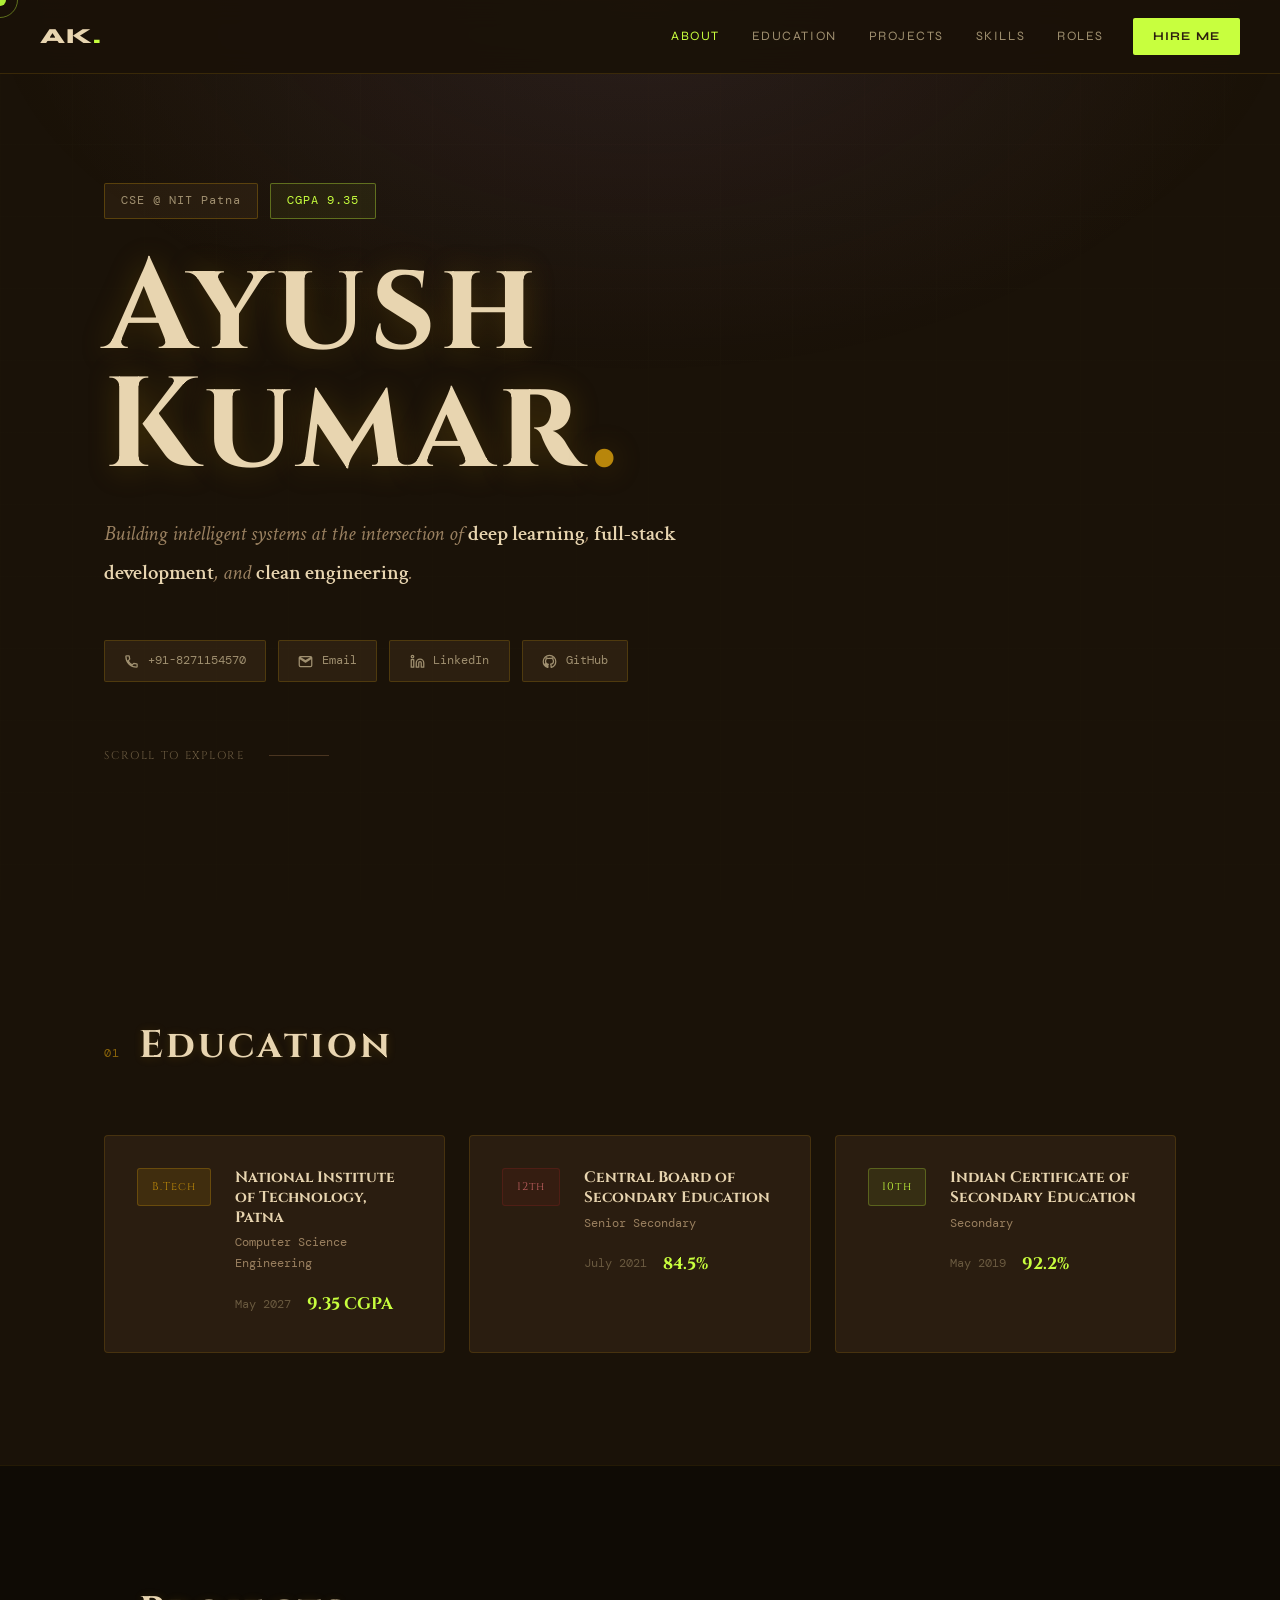
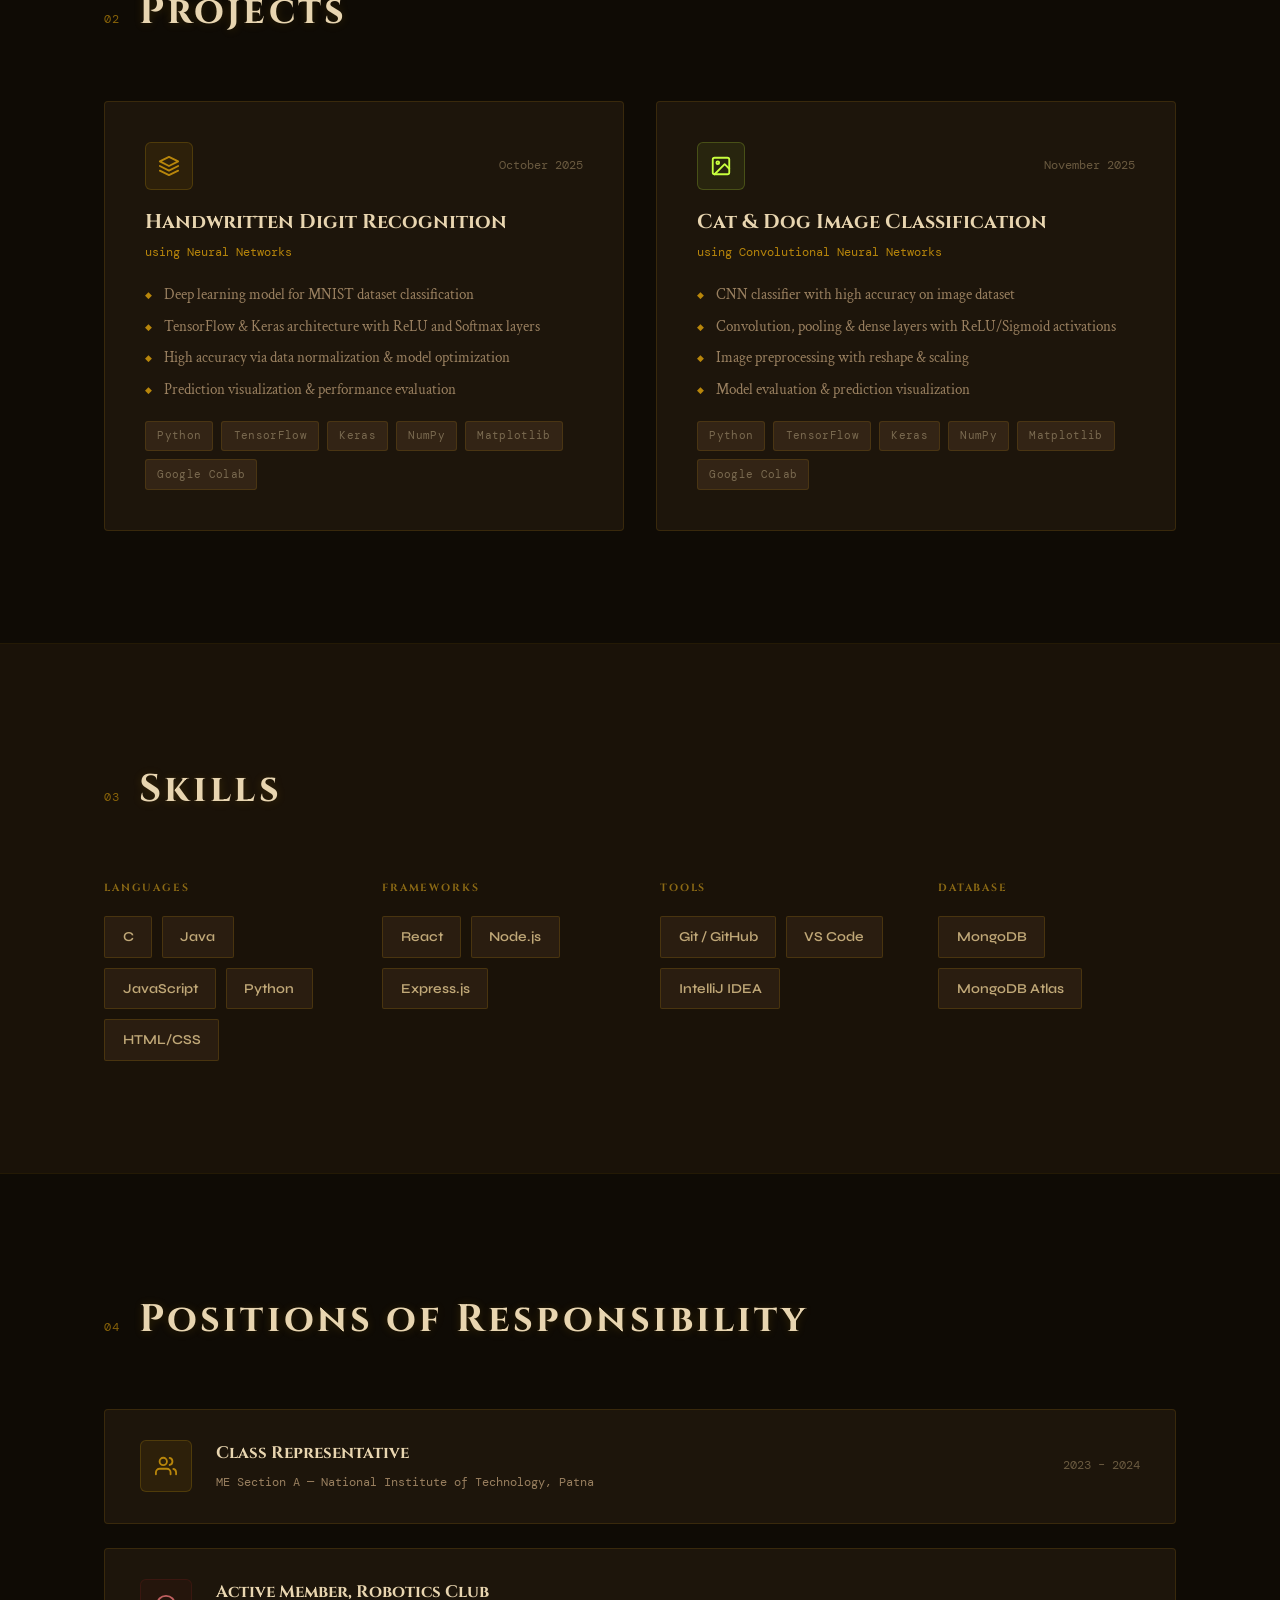
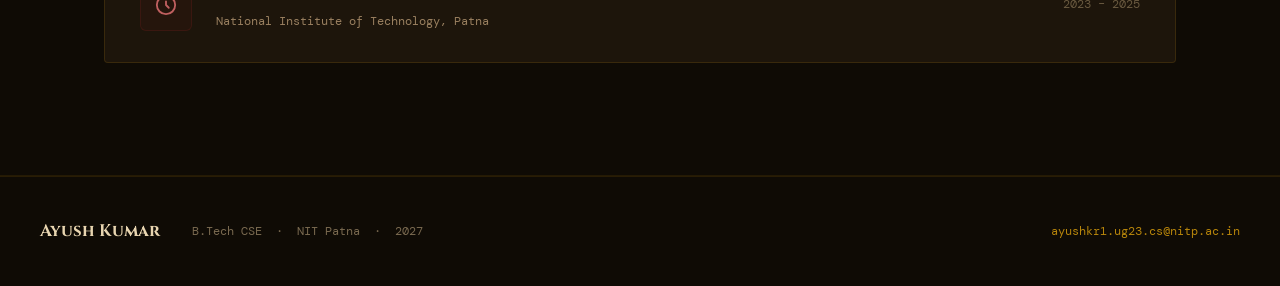
==== index.html @ 57060e03 "Changed the theme of landing page to match" ====
<!DOCTYPE html>
<html lang="en">
<head>
  <meta charset="UTF-8" />
  <meta name="viewport" content="width=device-width, initial-scale=1.0"/>
  <title>Ayush Kumar — Portfolio</title>
  <link rel="stylesheet" href="style.css" />
  <link rel="preconnect" href="https://fonts.googleapis.com" />
  <link rel="preconnect" href="https://fonts.gstatic.com" crossorigin />
  <link href="https://fonts.googleapis.com/css2?family=Cinzel:wght@400;600;700&family=Crimson+Text:ital,wght@0,400;0,600;1,400&family=Syne:wght@400;600;700;800&family=DM+Mono:wght@300;400&display=swap" rel="stylesheet" />
  <style>
    /* ── MAP / PARCHMENT THEME VARIABLES ── */
    :root {
      --map-bg:    #d4b896;
      --map-dark:  #4a3520;
      --map-ink:   #2d1f0e;
      --map-red:   #8b2020;
      --map-gold:  #b8860b;
      --map-path:  #8b6914;
      --accent:    #c8ff3e;
      --logo-bg:   #e1d8c0;
      --page-bg:   #1a1208;
      --page-mid:  #2d1f0e;
      --page-deep: #0f0b05;
    }

    /* ── BASE ── */
    *, *::before, *::after { box-sizing: border-box; margin: 0; padding: 0; }
    html { scroll-behavior: smooth; }
    body {
      background: var(--page-bg);
      color: #e8d5b0;
      font-family: 'Crimson Text', Georgia, serif;
      font-size: 16px;
      line-height: 1.75;
      overflow-x: hidden;
      cursor: none;
    }
    a { color: inherit; text-decoration: none; }
    ul { list-style: none; }
    svg { fill: none; stroke: currentColor; stroke-width: 2; stroke-linecap: round; stroke-linejoin: round; width: 20px; height: 20px; flex-shrink: 0; }

    /* ── CURSOR ── */
    .cursor {
      width: 12px; height: 12px;
      background: var(--accent);
      border-radius: 50%;
      position: fixed; top: 0; left: 0;
      pointer-events: none; z-index: 9999;
      transform: translate(-50%, -50%);
      transition: transform 0.1s ease, width 0.2s ease, height 0.2s ease;
      mix-blend-mode: difference;
    }
    .cursor-trail {
      width: 36px; height: 36px;
      border: 1.5px solid rgba(200,255,62,0.4);
      border-radius: 50%;
      position: fixed; top: 0; left: 0;
      pointer-events: none; z-index: 9998;
      transform: translate(-50%, -50%);
      transition: transform 0.18s ease, opacity 0.2s ease;
    }
    body:has(a:hover) .cursor,
    body:has(button:hover) .cursor { width: 24px; height: 24px; }

    /* ── BACKGROUND: faint aged-paper texture via gradient ── */
    .bg-grid {
      position: fixed; inset: 0; z-index: 0; pointer-events: none;
      background-image:
        radial-gradient(ellipse 80% 60% at 50% 0%, rgba(184,134,11,0.06) 0%, transparent 65%),
        linear-gradient(rgba(74,53,32,0.04) 1px, transparent 1px),
        linear-gradient(90deg, rgba(74,53,32,0.04) 1px, transparent 1px);
      background-size: auto, 72px 72px, 72px 72px;
    }

    /* ── NAVBAR ── */
    .navbar {
      position: fixed; top: 0; left: 0; right: 0; z-index: 100;
      display: flex; align-items: center;
      padding: 1.1rem 2.5rem;
      background: rgba(26,18,8,0.93);
      backdrop-filter: blur(14px);
      border-bottom: 1px solid rgba(184,134,11,0.2);
      transition: padding 0.3s ease;
      gap: 0; /* we use margin-right: auto on logo to push links left, then explicit gap on links */
    }
    .navbar.scrolled { padding: 0.7rem 2.5rem; }

    .nav-logo {
      font-family: 'Syne', sans-serif; font-weight: 800; font-size: 1.35rem;
      color: #e8d5b0; letter-spacing: 0.05em;
      margin-right: auto; /* pushes everything else to the right */
    }
    .dot { color: var(--accent); }

    .nav-links {
      display: flex;
      gap: 2rem;
      /* space between last link and Hire Me button */
      margin-right: 1.8rem;
    }
    .nav-link {
      font-family: 'Syne', sans-serif; font-size: 0.8rem;
      letter-spacing: 0.12em; text-transform: uppercase;
      color: #a09070;
      transition: color 0.2s;
      position: relative;
    }
    .nav-link::after {
      content: '';
      position: absolute; bottom: -4px; left: 0;
      width: 0; height: 1.5px;
      background: var(--accent);
      transition: width 0.25s ease;
    }
    .nav-link:hover,
    .nav-link.active-nav { color: var(--accent); }
    .nav-link:hover::after { width: 100%; }

    .nav-cta {
      font-family: 'Syne', sans-serif; font-size: 0.75rem;
      letter-spacing: 0.1em; text-transform: uppercase;
      color: var(--map-ink); background: var(--accent);
      padding: 0.5rem 1.25rem; font-weight: 700;
      transition: opacity 0.2s, transform 0.2s;
      border-radius: 2px;
      white-space: nowrap;
    }
    .nav-cta:hover { opacity: 0.88; transform: translateY(-1px); }

    .hamburger {
      display: none; flex-direction: column; gap: 5px;
      background: none; border: none; cursor: none; padding: 4px;
    }
    .hamburger span {
      display: block; width: 24px; height: 2px;
      background: #e8d5b0; border-radius: 2px;
      transition: transform 0.3s ease, opacity 0.3s ease;
    }

    /* ── MOBILE MENU ── */
    .mobile-menu {
      position: fixed; inset: 0; z-index: 99;
      background: rgba(26,18,8,0.97);
      display: flex; align-items: center; justify-content: center;
      opacity: 0; pointer-events: none;
      transition: opacity 0.3s ease;
    }
    .mobile-menu.open { opacity: 1; pointer-events: all; }
    .mobile-menu ul { display: flex; flex-direction: column; gap: 2rem; text-align: center; }
    .mob-link {
      font-family: 'Cinzel', serif; font-size: 1.8rem; font-weight: 700;
      color: #9a8060; transition: color 0.2s;
    }
    .mob-link:hover { color: var(--accent); }

    /* ── MAIN ── */
    main { position: relative; z-index: 1; }

    /* ── ORNAMENT ── */
    .ornament { display: flex; align-items: center; justify-content: center; gap: 1rem; margin: 1.5rem 0; }
    .ornament-line { flex: 1; max-width: 200px; height: 1px; background: linear-gradient(90deg, transparent, var(--map-gold), transparent); }
    .ornament-diamond { width: 10px; height: 10px; background: var(--map-gold); transform: rotate(45deg); flex-shrink: 0; }

    /* ── HERO ── */
    .hero {
      min-height: 100vh;
      display: flex; flex-direction: column; justify-content: center;
      padding: 9rem 4rem 6rem;
      max-width: 1200px; margin: 0 auto;
      position: relative;
    }
    .hero-eyebrow { display: flex; gap: 0.75rem; margin-bottom: 2rem; flex-wrap: wrap; }
    .badge {
      font-family: 'DM Mono', monospace; font-size: 0.78rem; letter-spacing: 0.08em;
      padding: 0.4rem 1rem;
      border: 1px solid rgba(184,134,11,0.35);
      border-radius: 2px;
      color: #a09070;
      background: rgba(74,53,32,0.3);
    }
    .badge-alt {
      border-color: rgba(200,255,62,0.35);
      color: var(--accent);
      background: rgba(200,255,62,0.06);
    }
    .hero-name {
      font-family: 'Cinzel', serif;
      font-size: clamp(3.5rem, 10vw, 8.5rem);
      font-weight: 700; line-height: 0.92;
      letter-spacing: 0.04em; color: #e8d5b0;
      margin-bottom: 1.8rem;
      text-shadow: 0 2px 30px rgba(184,134,11,0.25);
    }
    .hero-name .line { display: block; }
    .hero-name .accent { color: var(--map-gold); }
    .hero-tagline {
      font-family: 'Crimson Text', serif;
      font-size: clamp(1.05rem, 2vw, 1.3rem);
      color: #9a8060; max-width: 580px;
      line-height: 1.85; margin-bottom: 3rem; font-style: italic;
    }
    .hero-tagline em { color: #e8d5b0; font-style: normal; font-weight: 600; }

    .hero-contact { display: flex; flex-wrap: wrap; gap: 0.75rem; margin-bottom: 4rem; }
    .contact-pill {
      display: flex; align-items: center; gap: 0.55rem;
      font-family: 'DM Mono', monospace; font-size: 0.78rem;
      padding: 0.55rem 1.2rem;
      background: rgba(74,53,32,0.4);
      border: 1px solid rgba(184,134,11,0.25);
      border-radius: 2px; color: #a09070;
      transition: all 0.2s ease;
    }
    .contact-pill svg { width: 15px; height: 15px; }
    .contact-pill:hover {
      background: rgba(74,53,32,0.65);
      border-color: rgba(184,134,11,0.55);
      color: #e8d5b0;
      transform: translateY(-2px);
    }
    .hero-scroll { display: flex; align-items: center; gap: 1.5rem; }
    .hero-scroll span {
      font-family: 'Cinzel', serif; font-size: 0.7rem;
      color: #6a5a40; letter-spacing: 0.15em; text-transform: uppercase;
    }
    .scroll-line {
      width: 60px; height: 1px; background: #4a3520;
      position: relative; overflow: hidden;
    }
    .scroll-line::after {
      content: '';
      position: absolute; top: 0; left: -100%;
      width: 100%; height: 100%;
      background: var(--map-gold);
      animation: scan 2.2s ease-in-out infinite;
    }
    @keyframes scan { 0%,100% { left: -100%; } 50% { left: 100%; } }

    /* ── SECTION COMMON ── */
    .section { padding: 7rem 4rem; max-width: 1200px; margin: 0 auto; }
    .section--dark {
      max-width: 100%;
      background: var(--page-deep);
      border-top: 1px solid rgba(184,134,11,0.12);
      border-bottom: 1px solid rgba(184,134,11,0.12);
      padding: 7rem calc((100vw - 1200px) / 2 + 4rem);
    }
    .section-header { display: flex; align-items: baseline; gap: 1.2rem; margin-bottom: 3.5rem; }
    .section-num {
      font-family: 'DM Mono', monospace; font-size: 0.78rem;
      color: var(--map-gold); opacity: 0.7; letter-spacing: 0.08em;
    }
    .section-title {
      font-family: 'Cinzel', serif; font-size: clamp(1.6rem, 3vw, 2.4rem);
      font-weight: 700; letter-spacing: 0.08em; color: #e8d5b0;
      text-shadow: 0 1px 10px rgba(184,134,11,0.2);
    }

    /* ── EDUCATION CARDS ── */
    .edu-grid { display: grid; grid-template-columns: repeat(auto-fit, minmax(280px, 1fr)); gap: 1.5rem; }
    .edu-card {
      background: rgba(74,53,32,0.35);
      border: 1px solid rgba(184,134,11,0.2);
      border-radius: 4px; padding: 2rem;
      display: flex; gap: 1.5rem; align-items: flex-start;
      transition: transform 0.3s ease, border-color 0.3s ease, box-shadow 0.3s ease;
    }
    .edu-card:hover {
      transform: translateY(-5px);
      border-color: rgba(184,134,11,0.5);
      box-shadow: 0 14px 36px rgba(0,0,0,0.4);
    }
    .edu-badge {
      font-family: 'Cinzel', serif; font-size: 0.7rem; letter-spacing: 0.1em;
      padding: 0.5rem 0.85rem;
      background: rgba(184,134,11,0.15); border: 1px solid rgba(184,134,11,0.35);
      border-radius: 3px; color: var(--map-gold);
      white-space: nowrap; flex-shrink: 0;
    }
    .edu-badge--secondary { background: rgba(139,32,32,0.12); border-color: rgba(139,32,32,0.3); color: #c06060; }
    .edu-badge--tertiary  { background: rgba(200,255,62,0.08); border-color: rgba(200,255,62,0.25); color: var(--accent); }
    .edu-body h3 {
      font-family: 'Cinzel', serif; font-size: 0.95rem; font-weight: 700;
      color: #e8d5b0; margin-bottom: 0.3rem; line-height: 1.3;
    }
    .edu-degree { font-family: 'DM Mono', monospace; font-size: 0.75rem; color: #9a8060; margin-bottom: 1rem; }
    .edu-meta { display: flex; gap: 1rem; align-items: center; }
    .edu-year  { font-family: 'DM Mono', monospace; font-size: 0.72rem; color: #6a5a40; }
    .edu-score { font-family: 'Cinzel', serif; font-size: 1.05rem; font-weight: 700; color: var(--accent); }

    /* ── PROJECTS ── */
    .projects-grid { display: grid; grid-template-columns: repeat(auto-fit, minmax(340px, 1fr)); gap: 2rem; }
    .project-card {
      background: rgba(74,53,32,0.25);
      border: 1px solid rgba(184,134,11,0.18);
      border-radius: 4px; padding: 2.5rem;
      display: flex; flex-direction: column; gap: 1.2rem;
      position: relative; overflow: hidden;
      transition: transform 0.3s ease, border-color 0.3s ease;
    }
    .project-card::before {
      content: '';
      position: absolute; top: 0; left: 0; right: 0; height: 2px;
      background: linear-gradient(90deg, var(--map-gold), var(--accent));
      transform: scaleX(0); transform-origin: left;
      transition: transform 0.4s ease;
    }
    .project-card:hover::before { transform: scaleX(1); }
    .project-card:hover {
      transform: translateY(-6px);
      border-color: rgba(184,134,11,0.4);
      box-shadow: 0 16px 40px rgba(0,0,0,0.45);
    }
    .project-top { display: flex; align-items: center; justify-content: space-between; }
    .project-icon {
      width: 48px; height: 48px;
      background: rgba(184,134,11,0.1); border: 1px solid rgba(184,134,11,0.25);
      border-radius: 6px; display: flex; align-items: center; justify-content: center;
      color: var(--map-gold);
    }
    .project-icon--alt { background: rgba(200,255,62,0.07); border-color: rgba(200,255,62,0.2); color: var(--accent); }
    .project-icon svg { width: 22px; height: 22px; }
    .project-date { font-family: 'DM Mono', monospace; font-size: 0.72rem; color: #6a5a40; }
    .project-title { font-family: 'Cinzel', serif; font-size: 1.25rem; font-weight: 700; line-height: 1.25; color: #e8d5b0; }
    .project-subtitle { font-family: 'DM Mono', monospace; font-size: 0.78rem; color: var(--map-gold); margin-top: -0.7rem; }
    .project-points { display: flex; flex-direction: column; gap: 0.5rem; }
    .project-points li {
      font-family: 'Crimson Text', serif; font-size: 0.95rem;
      color: #9a8060; padding-left: 1.2rem; position: relative; line-height: 1.55;
    }
    .project-points li::before { content: '◆'; position: absolute; left: 0; color: var(--map-gold); font-size: 0.55rem; top: 6px; }
    .project-tools { display: flex; flex-wrap: wrap; gap: 0.5rem; margin-top: auto; }
    .project-tools span {
      font-family: 'DM Mono', monospace; font-size: 0.7rem; letter-spacing: 0.03em;
      padding: 0.28rem 0.7rem;
      background: rgba(74,53,32,0.5); border: 1px solid rgba(184,134,11,0.18);
      border-radius: 3px; color: #7a6a50;
      transition: border-color 0.2s, color 0.2s;
    }
    .project-card:hover .project-tools span { border-color: rgba(184,134,11,0.35); color: #a09070; }

    /* ── SKILLS ── */
    .skills-layout { display: grid; grid-template-columns: repeat(auto-fit, minmax(220px, 1fr)); gap: 2.5rem; }
    .skill-group-label {
      font-family: 'Cinzel', serif; font-size: 0.65rem; letter-spacing: 0.18em;
      text-transform: uppercase; color: var(--map-path); margin-bottom: 1.2rem;
    }
    .skill-tags { display: flex; flex-wrap: wrap; gap: 0.6rem; }
    .skill-tag {
      font-family: 'Syne', sans-serif; font-size: 0.85rem; font-weight: 600;
      padding: 0.5rem 1.1rem;
      background: rgba(74,53,32,0.35); border: 1px solid rgba(184,134,11,0.22);
      border-radius: 2px; color: #c0a878;
      transition: all 0.2s ease; cursor: default;
    }
    .skill-tag:hover {
      background: rgba(74,53,32,0.6);
      border-color: rgba(184,134,11,0.55);
      color: #e8d5b0;
      transform: translateY(-2px);
    }
    /* keep alt colours subtle */
    .skill-tag--alt:hover     { border-color: rgba(200,255,62,0.4); color: var(--accent); }
    .skill-tag--tertiary:hover { border-color: rgba(139,32,32,0.5); color: #c06060; }
    .skill-tag--db:hover       { border-color: rgba(184,134,11,0.6); color: var(--map-gold); }

    /* ── ROLES ── */
    .roles-list { display: flex; flex-direction: column; gap: 1.5rem; }
    .role-item {
      display: flex; align-items: center; gap: 1.5rem;
      background: rgba(74,53,32,0.25);
      border: 1px solid rgba(184,134,11,0.18);
      border-radius: 4px; padding: 1.8rem 2.2rem;
      transition: all 0.3s ease;
    }
    .role-item:hover {
      border-color: rgba(184,134,11,0.45);
      transform: translateX(6px);
      box-shadow: -4px 0 0 var(--map-gold);
    }
    .role-icon {
      width: 52px; height: 52px; flex-shrink: 0;
      background: rgba(184,134,11,0.1); border: 1px solid rgba(184,134,11,0.25);
      border-radius: 6px; display: flex; align-items: center; justify-content: center;
      color: var(--map-gold);
    }
    .role-icon--alt { background: rgba(139,32,32,0.08); border-color: rgba(139,32,32,0.2); color: #c06060; }
    .role-icon svg { width: 22px; height: 22px; }
    .role-body { flex: 1; }
    .role-body h3 { font-family: 'Cinzel', serif; font-size: 1.05rem; font-weight: 700; color: #e8d5b0; margin-bottom: 0.25rem; }
    .role-body p  { font-family: 'DM Mono', monospace; font-size: 0.78rem; color: #9a8060; }
    .role-date    { font-family: 'DM Mono', monospace; font-size: 0.72rem; color: #6a5a40; white-space: nowrap; }

    /* ── FOOTER ── */
    .footer {
      background: var(--page-deep);
      border-top: 1px solid rgba(184,134,11,0.15);
      padding: 2.5rem 2.5rem;
      position: relative; z-index: 1;
    }
    .footer-inner {
      max-width: 1200px; margin: 0 auto;
      display: flex; align-items: center; gap: 2rem; flex-wrap: wrap;
    }
    .footer-name  { font-family: 'Cinzel', serif; font-size: 1.05rem; font-weight: 700; color: #e8d5b0; }
    .footer-line  { font-family: 'DM Mono', monospace; font-size: 0.75rem; color: #7a6a50; }
    .footer-email { font-family: 'DM Mono', monospace; font-size: 0.75rem; color: var(--map-gold); margin-left: auto; }
    .footer-email:hover { text-decoration: underline; }

    /* ── REVEAL ANIMATION ── */
    .reveal {
      opacity: 0; transform: translateY(28px);
      transition: opacity 0.7s ease, transform 0.7s ease;
    }
    .reveal.visible { opacity: 1; transform: translateY(0); }

    /* ── RESPONSIVE ── */
    @media (max-width: 900px) {
      .navbar { padding: 1rem 1.5rem; }
      .nav-links, .nav-cta { display: none; }
      .hamburger { display: flex; }
      .hero { padding: 7rem 1.5rem 4rem; }
      .section { padding: 5rem 1.5rem; }
      .section--dark { padding: 5rem 1.5rem; }
      .footer { padding: 1.8rem 1.5rem; }
      .footer-inner { flex-direction: column; align-items: flex-start; gap: 0.4rem; }
      .footer-email { margin-left: 0; }
      .role-item { flex-wrap: wrap; gap: 1rem; }
      .role-date { width: 100%; }
    }
    @media (max-width: 600px) {
      .edu-card { flex-direction: column; }
      .projects-grid { grid-template-columns: 1fr; }
      .skills-layout { grid-template-columns: 1fr 1fr; }
    }

    /* ── SCROLLBAR ── */
    ::-webkit-scrollbar { width: 5px; }
    ::-webkit-scrollbar-track { background: var(--page-bg); }
    ::-webkit-scrollbar-thumb { background: rgba(184,134,11,0.3); border-radius: 3px; }
    ::-webkit-scrollbar-thumb:hover { background: rgba(184,134,11,0.55); }
  </style>
</head>
<body>

  <div class="cursor" id="cursor"></div>
  <div class="cursor-trail" id="cursorTrail"></div>
  <div class="bg-grid"></div>

  <!-- Navigation -->
  <nav class="navbar" id="navbar">
    <div class="nav-logo">AK<span class="dot">.</span></div>
    <ul class="nav-links">
      <li><a href="#about"           class="nav-link">About</a></li>
      <li><a href="education.html"   class="nav-link">Education</a></li>
      <li><a href="#projects"        class="nav-link">Projects</a></li>
      <li><a href="#skills"          class="nav-link">Skills</a></li>
      <li><a href="#responsibilities" class="nav-link">Roles</a></li>
    </ul>
    <a href="mailto:ayushkr1.ug23.cs@nitp.ac.in" class="nav-cta">Hire Me</a>
    <button class="hamburger" id="hamburger" aria-label="Toggle menu">
      <span></span><span></span><span></span>
    </button>
  </nav>

  <!-- Mobile Menu -->
  <div class="mobile-menu" id="mobileMenu">
    <ul>
      <li><a href="#about"            class="mob-link">About</a></li>
      <li><a href="education.html"    class="mob-link">Education</a></li>
      <li><a href="#projects"         class="mob-link">Projects</a></li>
      <li><a href="#skills"           class="mob-link">Skills</a></li>
      <li><a href="#responsibilities" class="mob-link">Roles</a></li>
    </ul>
  </div>

  <main>

    <!-- Hero / About -->
    <section id="about" class="hero">
      <div class="hero-eyebrow reveal">
        <span class="badge">CSE @ NIT Patna</span>
        <span class="badge badge-alt">CGPA 9.35</span>
      </div>
      <h1 class="hero-name reveal">
        <span class="line">Ayush</span>
        <span class="line">Kumar<span class="accent">.</span></span>
      </h1>
      <p class="hero-tagline reveal">
        Building intelligent systems at the intersection of <em>deep learning</em>, <em>full-stack development</em>, and <em>clean engineering</em>.
      </p>
      <div class="hero-contact reveal">
        <a href="tel:+918271154570" class="contact-pill">
          <svg viewBox="0 0 24 24"><path d="M6.6 10.8c1.4 2.8 3.8 5.1 6.6 6.6l2.2-2.2c.3-.3.7-.4 1-.2 1.1.4 2.3.6 3.6.6.6 0 1 .4 1 1V20c0 .6-.4 1-1 1-9.4 0-17-7.6-17-17 0-.6.4-1 1-1h3.5c.6 0 1 .4 1 1 0 1.3.2 2.5.6 3.6.1.3 0 .7-.2 1L6.6 10.8z"/></svg>
          +91-8271154570
        </a>
        <a href="mailto:ayushkr1.ug23.cs@nitp.ac.in" class="contact-pill">
          <svg viewBox="0 0 24 24"><path d="M20 4H4c-1.1 0-2 .9-2 2v12c0 1.1.9 2 2 2h16c1.1 0 2-.9 2-2V6c0-1.1-.9-2-2-2zm0 4l-8 5-8-5V6l8 5 8-5v2z"/></svg>
          Email
        </a>
        <a href="https://linkedin.com/in/ayush-kumar-nitp" target="_blank" class="contact-pill">
          <svg viewBox="0 0 24 24"><path d="M16 8a6 6 0 016 6v7h-4v-7a2 2 0 00-2-2 2 2 0 00-2 2v7h-4v-7a6 6 0 016-6zM2 9h4v12H2z"/><circle cx="4" cy="4" r="2"/></svg>
          LinkedIn
        </a>
        <a href="https://github.com/AyushKumar9631" target="_blank" class="contact-pill">
          <svg viewBox="0 0 24 24"><path d="M12 2C6.48 2 2 6.48 2 12c0 4.42 2.87 8.17 6.84 9.49.5.09.66-.22.66-.48v-1.7C6.73 19.91 6.14 18 6.14 18c-.46-1.16-1.11-1.47-1.11-1.47-.91-.62.07-.61.07-.61 1 .07 1.53 1.03 1.53 1.03.89 1.52 2.34 1.08 2.91.83.09-.65.35-1.08.63-1.33-2.22-.25-4.56-1.11-4.56-4.94 0-1.09.39-1.98 1.03-2.68-.1-.25-.45-1.27.1-2.64 0 0 .84-.27 2.75 1.02A9.56 9.56 0 0112 6.8c.85.004 1.7.115 2.5.337 1.91-1.29 2.75-1.02 2.75-1.02.55 1.37.2 2.39.1 2.64.64.7 1.03 1.59 1.03 2.68 0 3.84-2.34 4.69-4.57 4.93.36.31.68.92.68 1.85v2.75c0 .27.16.58.67.48A10.01 10.01 0 0022 12C22 6.48 17.52 2 12 2z"/></svg>
          GitHub
        </a>
      </div>
      <div class="hero-scroll reveal">
        <span>Scroll to explore</span>
        <div class="scroll-line"></div>
      </div>
    </section>

    <!-- Education -->
    <section id="education" class="section">
      <div class="section-header reveal">
        <span class="section-num">01</span>
        <h2 class="section-title">Education</h2>
      </div>
      <div class="edu-grid">
        <div class="edu-card reveal" data-delay="0">
          <div class="edu-badge">B.Tech</div>
          <div class="edu-body">
            <h3>National Institute of Technology, Patna</h3>
            <p class="edu-degree">Computer Science Engineering</p>
            <div class="edu-meta">
              <span class="edu-year">May 2027</span>
              <span class="edu-score">9.35 CGPA</span>
            </div>
          </div>
        </div>
        <div class="edu-card reveal" data-delay="100">
          <div class="edu-badge edu-badge--secondary">12th</div>
          <div class="edu-body">
            <h3>Central Board of Secondary Education</h3>
            <p class="edu-degree">Senior Secondary</p>
            <div class="edu-meta">
              <span class="edu-year">July 2021</span>
              <span class="edu-score">84.5%</span>
            </div>
          </div>
        </div>
        <div class="edu-card reveal" data-delay="200">
          <div class="edu-badge edu-badge--tertiary">10th</div>
          <div class="edu-body">
            <h3>Indian Certificate of Secondary Education</h3>
            <p class="edu-degree">Secondary</p>
            <div class="edu-meta">
              <span class="edu-year">May 2019</span>
              <span class="edu-score">92.2%</span>
            </div>
          </div>
        </div>
      </div>
    </section>

    <!-- Projects -->
    <section id="projects" class="section section--dark">
      <div class="section-header reveal">
        <span class="section-num">02</span>
        <h2 class="section-title">Projects</h2>
      </div>
      <div class="projects-grid">

        <div class="project-card reveal" data-delay="0">
          <div class="project-top">
            <div class="project-icon">
              <svg viewBox="0 0 24 24"><path d="M12 2L2 7l10 5 10-5-10-5zM2 17l10 5 10-5M2 12l10 5 10-5"/></svg>
            </div>
            <span class="project-date">October 2025</span>
          </div>
          <h3 class="project-title">Handwritten Digit Recognition</h3>
          <p class="project-subtitle">using Neural Networks</p>
          <ul class="project-points">
            <li>Deep learning model for MNIST dataset classification</li>
            <li>TensorFlow &amp; Keras architecture with ReLU and Softmax layers</li>
            <li>High accuracy via data normalization &amp; model optimization</li>
            <li>Prediction visualization &amp; performance evaluation</li>
          </ul>
          <div class="project-tools">
            <span>Python</span><span>TensorFlow</span><span>Keras</span>
            <span>NumPy</span><span>Matplotlib</span><span>Google Colab</span>
          </div>
        </div>

        <div class="project-card reveal" data-delay="150">
          <div class="project-top">
            <div class="project-icon project-icon--alt">
              <svg viewBox="0 0 24 24"><rect x="3" y="3" width="18" height="18" rx="2"/><circle cx="8.5" cy="8.5" r="1.5"/><polyline points="21 15 16 10 5 21"/></svg>
            </div>
            <span class="project-date">November 2025</span>
          </div>
          <h3 class="project-title">Cat &amp; Dog Image Classification</h3>
          <p class="project-subtitle">using Convolutional Neural Networks</p>
          <ul class="project-points">
            <li>CNN classifier with high accuracy on image dataset</li>
            <li>Convolution, pooling &amp; dense layers with ReLU/Sigmoid activations</li>
            <li>Image preprocessing with reshape &amp; scaling</li>
            <li>Model evaluation &amp; prediction visualization</li>
          </ul>
          <div class="project-tools">
            <span>Python</span><span>TensorFlow</span><span>Keras</span>
            <span>NumPy</span><span>Matplotlib</span><span>Google Colab</span>
          </div>
        </div>

      </div>
    </section>

    <!-- Skills -->
    <section id="skills" class="section">
      <div class="section-header reveal">
        <span class="section-num">03</span>
        <h2 class="section-title">Skills</h2>
      </div>
      <div class="skills-layout">
        <div class="skill-group reveal" data-delay="0">
          <h3 class="skill-group-label">Languages</h3>
          <div class="skill-tags">
            <span class="skill-tag">C</span>
            <span class="skill-tag">Java</span>
            <span class="skill-tag">JavaScript</span>
            <span class="skill-tag">Python</span>
            <span class="skill-tag">HTML/CSS</span>
          </div>
        </div>
        <div class="skill-group reveal" data-delay="100">
          <h3 class="skill-group-label">Frameworks</h3>
          <div class="skill-tags">
            <span class="skill-tag skill-tag--alt">React</span>
            <span class="skill-tag skill-tag--alt">Node.js</span>
            <span class="skill-tag skill-tag--alt">Express.js</span>
          </div>
        </div>
        <div class="skill-group reveal" data-delay="200">
          <h3 class="skill-group-label">Tools</h3>
          <div class="skill-tags">
            <span class="skill-tag skill-tag--tertiary">Git / GitHub</span>
            <span class="skill-tag skill-tag--tertiary">VS Code</span>
            <span class="skill-tag skill-tag--tertiary">IntelliJ IDEA</span>
          </div>
        </div>
        <div class="skill-group reveal" data-delay="300">
          <h3 class="skill-group-label">Database</h3>
          <div class="skill-tags">
            <span class="skill-tag skill-tag--db">MongoDB</span>
            <span class="skill-tag skill-tag--db">MongoDB Atlas</span>
          </div>
        </div>
      </div>
    </section>

    <!-- Responsibilities -->
    <section id="responsibilities" class="section section--dark">
      <div class="section-header reveal">
        <span class="section-num">04</span>
        <h2 class="section-title">Positions of Responsibility</h2>
      </div>
      <div class="roles-list">
        <div class="role-item reveal" data-delay="0">
          <div class="role-icon">
            <svg viewBox="0 0 24 24"><path d="M17 21v-2a4 4 0 00-4-4H5a4 4 0 00-4 4v2"/><circle cx="9" cy="7" r="4"/><path d="M23 21v-2a4 4 0 00-3-3.87"/><path d="M16 3.13a4 4 0 010 7.75"/></svg>
          </div>
          <div class="role-body">
            <h3>Class Representative</h3>
            <p>ME Section A &mdash; National Institute of Technology, Patna</p>
          </div>
          <span class="role-date">2023 – 2024</span>
        </div>
        <div class="role-item reveal" data-delay="100">
          <div class="role-icon role-icon--alt">
            <svg viewBox="0 0 24 24"><circle cx="12" cy="12" r="10"/><path d="M12 8v4l3 3"/></svg>
          </div>
          <div class="role-body">
            <h3>Active Member, Robotics Club</h3>
            <p>National Institute of Technology, Patna</p>
          </div>
          <span class="role-date">2023 – 2025</span>
        </div>
      </div>
    </section>

  </main>

  <footer class="footer">
    <div class="footer-inner">
      <span class="footer-name">Ayush Kumar</span>
      <span class="footer-line">B.Tech CSE &nbsp;·&nbsp; NIT Patna &nbsp;·&nbsp; 2027</span>
      <a href="mailto:ayushkr1.ug23.cs@nitp.ac.in" class="footer-email">ayushkr1.ug23.cs@nitp.ac.in</a>
    </div>
  </footer>

  <script src="script.js"></script>
</body>
</html>
---- style.css ----
/* ===== CSS VARIABLES ===== */
:root {
  --bg: #0a0a0f;
  --bg-dark: #050508;
  --surface: #12121a;
  --surface-2: #1a1a26;
  --border: rgba(255,255,255,0.07);
  --text: #e8e8f0;
  --text-muted: #7070a0;
  --text-dim: #404060;
  --accent: #c8ff3e;
  --accent-2: #7b5cff;
  --accent-3: #ff5c8a;
  --accent-warm: #ffb347;
  --font-display: 'Syne', sans-serif;
  --font-body: 'Lora', serif;
  --font-mono: 'DM Mono', monospace;
  --radius: 12px;
  --radius-lg: 20px;
}

/* ===== RESET ===== */
*, *::before, *::after { box-sizing: border-box; margin: 0; padding: 0; }
html { scroll-behavior: smooth; }
body {
  background: var(--bg);
  color: var(--text);
  font-family: var(--font-body);
  font-size: 16px;
  line-height: 1.7;
  overflow-x: hidden;
  cursor: none;
}
a { color: inherit; text-decoration: none; }
ul { list-style: none; }
svg { fill: none; stroke: currentColor; stroke-width: 2; stroke-linecap: round; stroke-linejoin: round; width: 20px; height: 20px; flex-shrink: 0; }

/* ===== CUSTOM CURSOR ===== */
.cursor {
  width: 12px; height: 12px;
  background: var(--accent);
  border-radius: 50%;
  position: fixed; top: 0; left: 0;
  pointer-events: none; z-index: 9999;
  transform: translate(-50%, -50%);
  transition: transform 0.1s ease, width 0.2s ease, height 0.2s ease, background 0.2s ease;
  mix-blend-mode: difference;
}
.cursor-trail {
  width: 36px; height: 36px;
  border: 1.5px solid rgba(200,255,62,0.4);
  border-radius: 50%;
  position: fixed; top: 0; left: 0;
  pointer-events: none; z-index: 9998;
  transform: translate(-50%, -50%);
  transition: transform 0.18s ease, opacity 0.2s ease;
}
body:has(a:hover) .cursor,
body:has(button:hover) .cursor { width: 24px; height: 24px; }

/* ===== BACKGROUND GRID ===== */
.bg-grid {
  position: fixed; inset: 0; z-index: 0;
  background-image:
    linear-gradient(var(--border) 1px, transparent 1px),
    linear-gradient(90deg, var(--border) 1px, transparent 1px);
  background-size: 60px 60px;
  pointer-events: none;
}
.bg-grid::after {
  content: '';
  position: absolute; inset: 0;
  background: radial-gradient(ellipse 70% 60% at 50% 0%, rgba(123,92,255,0.08) 0%, transparent 70%);
}

/* ===== NAVBAR ===== */
.navbar {
  position: fixed; top: 0; left: 0; right: 0; z-index: 100;
  display: flex; align-items: center; gap: 2rem;
  padding: 1.2rem 4rem;
  background: rgba(10,10,15,0.7);
  backdrop-filter: blur(20px);
  border-bottom: 1px solid var(--border);
  transition: padding 0.3s ease;
}
.navbar.scrolled { padding: 0.8rem 4rem; }
.nav-logo {
  font-family: var(--font-display);
  font-weight: 800; font-size: 1.4rem;
  letter-spacing: -0.5px;
  color: var(--text);
  margin-right: auto;
}
.dot { color: var(--accent); }
.nav-links { display: flex; gap: 2rem; }
.nav-link {
  font-family: var(--font-mono);
  font-size: 0.82rem; letter-spacing: 0.04em;
  color: var(--text-muted);
  transition: color 0.2s ease;
  position: relative;
}
.nav-link::after {
  content: '';
  position: absolute; bottom: -4px; left: 0;
  width: 0; height: 1.5px;
  background: var(--accent);
  transition: width 0.25s ease;
}
.nav-link:hover { color: var(--text); }
.nav-link:hover::after { width: 100%; }
.nav-cta {
  font-family: var(--font-display);
  font-size: 0.85rem; font-weight: 600;
  padding: 0.55rem 1.4rem;
  background: var(--accent);
  color: #0a0a0f;
  border-radius: 999px;
  transition: transform 0.2s ease, box-shadow 0.2s ease;
}
.nav-cta:hover { transform: translateY(-2px); box-shadow: 0 8px 24px rgba(200,255,62,0.3); }
.hamburger {
  display: none; flex-direction: column; gap: 5px;
  background: none; border: none; cursor: none; padding: 4px;
}
.hamburger span {
  display: block; width: 24px; height: 2px;
  background: var(--text); border-radius: 2px;
  transition: transform 0.3s ease, opacity 0.3s ease;
}

/* ===== MOBILE MENU ===== */
.mobile-menu {
  position: fixed; top: 0; left: 0; right: 0; bottom: 0; z-index: 99;
  background: rgba(10,10,15,0.97);
  display: flex; align-items: center; justify-content: center;
  opacity: 0; pointer-events: none;
  transition: opacity 0.3s ease;
}
.mobile-menu.open { opacity: 1; pointer-events: all; }
.mobile-menu ul { display: flex; flex-direction: column; gap: 2rem; text-align: center; }
.mob-link {
  font-family: var(--font-display); font-size: 2rem; font-weight: 700;
  color: var(--text-muted); transition: color 0.2s ease;
}
.mob-link:hover { color: var(--accent); }

/* ===== MAIN / SECTIONS ===== */
main { position: relative; z-index: 1; }
.section { padding: 8rem 4rem; max-width: 1200px; margin: 0 auto; }
.section--dark {
  max-width: 100%;
  background: var(--bg-dark);
  border-top: 1px solid var(--border);
  border-bottom: 1px solid var(--border);
  padding: 8rem calc((100vw - 1200px) / 2 + 4rem);
}
.section-header { display: flex; align-items: baseline; gap: 1.2rem; margin-bottom: 4rem; }
.section-num {
  font-family: var(--font-mono); font-size: 0.82rem;
  color: var(--accent); opacity: 0.7; letter-spacing: 0.05em;
}
.section-title {
  font-family: var(--font-display); font-size: clamp(1.8rem, 3vw, 2.6rem);
  font-weight: 800; letter-spacing: -1px; color: var(--text);
}

/* ===== HERO ===== */
.hero {
  min-height: 100vh;
  display: flex; flex-direction: column; justify-content: center;
  padding: 10rem 4rem 6rem;
  max-width: 1200px; margin: 0 auto;
  position: relative;
}
.hero-eyebrow {
  display: flex; gap: 0.75rem; margin-bottom: 2rem;
}
.badge {
  font-family: var(--font-mono); font-size: 0.78rem; letter-spacing: 0.05em;
  padding: 0.4rem 1rem;
  border: 1px solid var(--border);
  border-radius: 999px;
  color: var(--text-muted);
  background: var(--surface);
}
.badge-alt {
  border-color: rgba(200,255,62,0.3);
  color: var(--accent);
  background: rgba(200,255,62,0.06);
}
.hero-name {
  font-family: var(--font-display);
  font-size: clamp(4rem, 10vw, 9rem);
  font-weight: 800; line-height: 0.9;
  letter-spacing: -4px; color: var(--text);
  margin-bottom: 2rem;
}
.hero-name .line { display: block; }
.accent { color: var(--accent); }
.hero-tagline {
  font-size: clamp(1rem, 2vw, 1.25rem);
  color: var(--text-muted); max-width: 560px;
  line-height: 1.8; margin-bottom: 3rem;
}
.hero-tagline em { color: var(--text); font-style: normal; font-weight: 600; }
.hero-contact { display: flex; flex-wrap: wrap; gap: 0.75rem; margin-bottom: 4rem; }
.contact-pill {
  display: flex; align-items: center; gap: 0.55rem;
  font-family: var(--font-mono); font-size: 0.8rem;
  padding: 0.55rem 1.2rem;
  background: var(--surface); border: 1px solid var(--border);
  border-radius: 999px; color: var(--text-muted);
  transition: all 0.2s ease;
}
.contact-pill svg { width: 15px; height: 15px; }
.contact-pill:hover {
  background: var(--surface-2);
  border-color: rgba(200,255,62,0.4);
  color: var(--accent);
  transform: translateY(-2px);
}
.hero-scroll { display: flex; align-items: center; gap: 1.5rem; }
.hero-scroll span {
  font-family: var(--font-mono); font-size: 0.75rem;
  color: var(--text-dim); letter-spacing: 0.08em;
}
.scroll-line {
  width: 60px; height: 1px; background: var(--text-dim);
  position: relative; overflow: hidden;
}
.scroll-line::after {
  content: '';
  position: absolute; top: 0; left: -100%;
  width: 100%; height: 100%;
  background: var(--accent);
  animation: scan 2s ease-in-out infinite;
}
@keyframes scan { 0%,100% { left: -100%; } 50% { left: 100%; } }

/* ===== EDUCATION ===== */
.edu-grid { display: grid; grid-template-columns: repeat(auto-fit, minmax(280px, 1fr)); gap: 1.5rem; }
.edu-card {
  background: var(--surface); border: 1px solid var(--border);
  border-radius: var(--radius-lg); padding: 2rem;
  display: flex; gap: 1.5rem; align-items: flex-start;
  transition: transform 0.3s ease, border-color 0.3s ease, box-shadow 0.3s ease;
}
.edu-card:hover {
  transform: translateY(-5px);
  border-color: rgba(200,255,62,0.25);
  box-shadow: 0 16px 40px rgba(0,0,0,0.4);
}
.edu-badge {
  font-family: var(--font-mono); font-size: 0.75rem; font-weight: 400;
  padding: 0.5rem 0.8rem;
  background: rgba(200,255,62,0.1); border: 1px solid rgba(200,255,62,0.25);
  border-radius: 8px; color: var(--accent);
  white-space: nowrap; flex-shrink: 0;
}
.edu-badge--secondary {
  background: rgba(123,92,255,0.1); border-color: rgba(123,92,255,0.25); color: var(--accent-2);
}
.edu-badge--tertiary {
  background: rgba(255,92,138,0.1); border-color: rgba(255,92,138,0.25); color: var(--accent-3);
}
.edu-body h3 {
  font-family: var(--font-display); font-size: 1rem; font-weight: 700;
  color: var(--text); margin-bottom: 0.3rem; line-height: 1.3;
}
.edu-degree { font-family: var(--font-mono); font-size: 0.78rem; color: var(--text-muted); margin-bottom: 1rem; }
.edu-meta { display: flex; gap: 1rem; align-items: center; }
.edu-year {
  font-family: var(--font-mono); font-size: 0.75rem; color: var(--text-dim);
}
.edu-score {
  font-family: var(--font-display); font-size: 1.1rem; font-weight: 700; color: var(--accent);
}

/* ===== PROJECTS ===== */
.projects-grid { display: grid; grid-template-columns: repeat(auto-fit, minmax(340px, 1fr)); gap: 2rem; }
.project-card {
  background: var(--surface); border: 1px solid var(--border);
  border-radius: var(--radius-lg); padding: 2.5rem;
  display: flex; flex-direction: column; gap: 1.2rem;
  position: relative; overflow: hidden;
  transition: transform 0.3s ease, border-color 0.3s ease;
}
.project-card::before {
  content: '';
  position: absolute; top: 0; left: 0; right: 0; height: 2px;
  background: linear-gradient(90deg, var(--accent-2), var(--accent));
  transform: scaleX(0); transform-origin: left;
  transition: transform 0.4s ease;
}
.project-card:hover::before { transform: scaleX(1); }
.project-card:hover {
  transform: translateY(-6px);
  border-color: rgba(123,92,255,0.3);
}
.project-top { display: flex; align-items: center; justify-content: space-between; }
.project-icon {
  width: 48px; height: 48px;
  background: rgba(123,92,255,0.1); border: 1px solid rgba(123,92,255,0.2);
  border-radius: 12px; display: flex; align-items: center; justify-content: center;
  color: var(--accent-2);
}
.project-icon--alt {
  background: rgba(200,255,62,0.08); border-color: rgba(200,255,62,0.2); color: var(--accent);
}
.project-icon svg { width: 22px; height: 22px; }
.project-date { font-family: var(--font-mono); font-size: 0.75rem; color: var(--text-dim); }
.project-title { font-family: var(--font-display); font-size: 1.35rem; font-weight: 700; line-height: 1.2; color: var(--text); }
.project-subtitle { font-family: var(--font-mono); font-size: 0.8rem; color: var(--accent); margin-top: -0.8rem; }
.project-points { display: flex; flex-direction: column; gap: 0.5rem; padding-left: 0; }
.project-points li {
  font-size: 0.88rem; color: var(--text-muted); padding-left: 1.2rem; position: relative; line-height: 1.5;
}
.project-points li::before {
  content: '→'; position: absolute; left: 0; color: var(--accent); font-size: 0.75rem;
}
.project-tools { display: flex; flex-wrap: wrap; gap: 0.5rem; margin-top: auto; }
.project-tools span {
  font-family: var(--font-mono); font-size: 0.72rem; letter-spacing: 0.03em;
  padding: 0.3rem 0.75rem;
  background: var(--bg); border: 1px solid var(--border);
  border-radius: 6px; color: var(--text-dim);
  transition: border-color 0.2s, color 0.2s;
}
.project-card:hover .project-tools span { border-color: rgba(123,92,255,0.2); color: var(--text-muted); }

/* ===== SKILLS ===== */
.skills-layout { display: grid; grid-template-columns: repeat(auto-fit, minmax(220px, 1fr)); gap: 2.5rem; }
.skill-group-label {
  font-family: var(--font-mono); font-size: 0.75rem; letter-spacing: 0.08em;
  text-transform: uppercase; color: var(--text-dim); margin-bottom: 1.2rem;
}
.skill-tags { display: flex; flex-wrap: wrap; gap: 0.6rem; }
.skill-tag {
  font-family: var(--font-display); font-size: 0.9rem; font-weight: 600;
  padding: 0.55rem 1.1rem;
  background: var(--surface); border: 1px solid var(--border);
  border-radius: 999px; color: var(--text);
  transition: all 0.2s ease;
  cursor: default;
}
.skill-tag:hover {
  background: var(--surface-2);
  border-color: rgba(200,255,62,0.4);
  color: var(--accent);
  transform: translateY(-2px);
}
.skill-tag--alt:hover { border-color: rgba(123,92,255,0.5); color: var(--accent-2); }
.skill-tag--tertiary:hover { border-color: rgba(255,92,138,0.5); color: var(--accent-3); }
.skill-tag--db:hover { border-color: rgba(255,179,71,0.5); color: var(--accent-warm); }

/* ===== ROLES ===== */
.roles-list { display: flex; flex-direction: column; gap: 1.5rem; }
.role-item {
  display: flex; align-items: center; gap: 1.5rem;
  background: var(--surface); border: 1px solid var(--border);
  border-radius: var(--radius-lg); padding: 2rem 2.5rem;
  transition: all 0.3s ease;
}
.role-item:hover {
  border-color: rgba(200,255,62,0.2);
  transform: translateX(6px);
  box-shadow: -4px 0 0 var(--accent);
}
.role-icon {
  width: 52px; height: 52px; flex-shrink: 0;
  background: rgba(200,255,62,0.08); border: 1px solid rgba(200,255,62,0.2);
  border-radius: 14px; display: flex; align-items: center; justify-content: center;
  color: var(--accent);
}
.role-icon--alt {
  background: rgba(123,92,255,0.08); border-color: rgba(123,92,255,0.2); color: var(--accent-2);
}
.role-icon svg { width: 22px; height: 22px; }
.role-body { flex: 1; }
.role-body h3 { font-family: var(--font-display); font-size: 1.1rem; font-weight: 700; color: var(--text); margin-bottom: 0.25rem; }
.role-body p { font-family: var(--font-mono); font-size: 0.8rem; color: var(--text-muted); }
.role-date { font-family: var(--font-mono); font-size: 0.75rem; color: var(--text-dim); white-space: nowrap; }

/* ===== FOOTER ===== */
.footer {
  background: var(--bg-dark);
  border-top: 1px solid var(--border);
  padding: 3rem 4rem;
  position: relative; z-index: 1;
}
.footer-inner {
  max-width: 1200px; margin: 0 auto;
  display: flex; align-items: center; gap: 2rem; flex-wrap: wrap;
}
.footer-name { font-family: var(--font-display); font-size: 1.1rem; font-weight: 800; }
.footer-line { font-family: var(--font-mono); font-size: 0.78rem; color: var(--text-muted); }
.footer-email { font-family: var(--font-mono); font-size: 0.78rem; color: var(--accent); margin-left: auto; }
.footer-email:hover { text-decoration: underline; }

/* ===== REVEAL ANIMATION ===== */
.reveal {
  opacity: 0; transform: translateY(30px);
  transition: opacity 0.7s ease, transform 0.7s ease;
}
.reveal.visible { opacity: 1; transform: translateY(0); }

/* ===== RESPONSIVE ===== */
@media (max-width: 900px) {
  .navbar { padding: 1rem 2rem; }
  .nav-links, .nav-cta { display: none; }
  .hamburger { display: flex; }
  .hero { padding: 8rem 2rem 5rem; }
  .section { padding: 5rem 2rem; }
  .section--dark { padding: 5rem 2rem; }
  .hero-name { letter-spacing: -2px; }
  .footer { padding: 2rem; }
  .footer-inner { flex-direction: column; align-items: flex-start; gap: 0.5rem; }
  .footer-email { margin-left: 0; }
  .role-item { flex-wrap: wrap; gap: 1rem; }
  .role-date { width: 100%; }
}

@media (max-width: 600px) {
  .hero-name { letter-spacing: -1px; }
  .edu-card { flex-direction: column; }
  .projects-grid { grid-template-columns: 1fr; }
  .skills-layout { grid-template-columns: 1fr 1fr; }
}

/* ===== SCROLLBAR ===== */
::-webkit-scrollbar { width: 6px; }
::-webkit-scrollbar-track { background: var(--bg); }
::-webkit-scrollbar-thumb { background: var(--surface-2); border-radius: 3px; }
::-webkit-scrollbar-thumb:hover { background: var(--text-dim); }
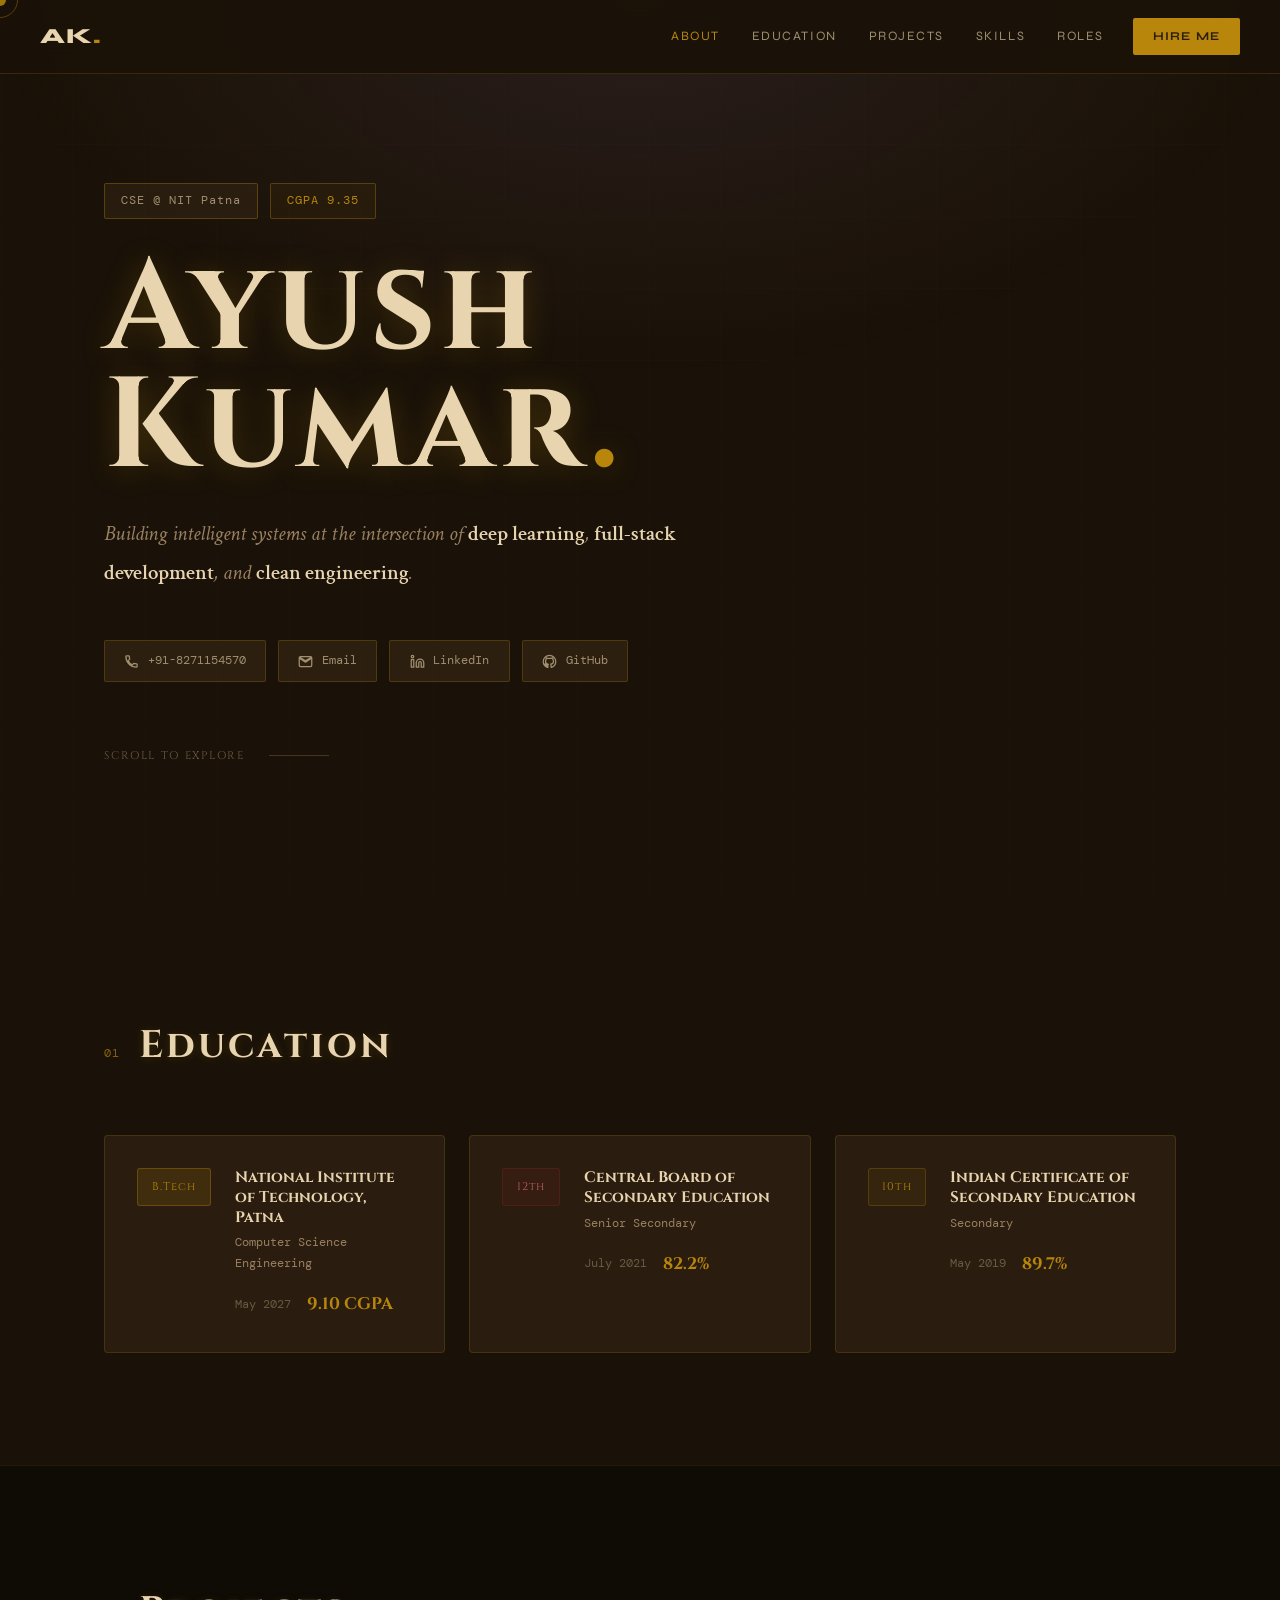
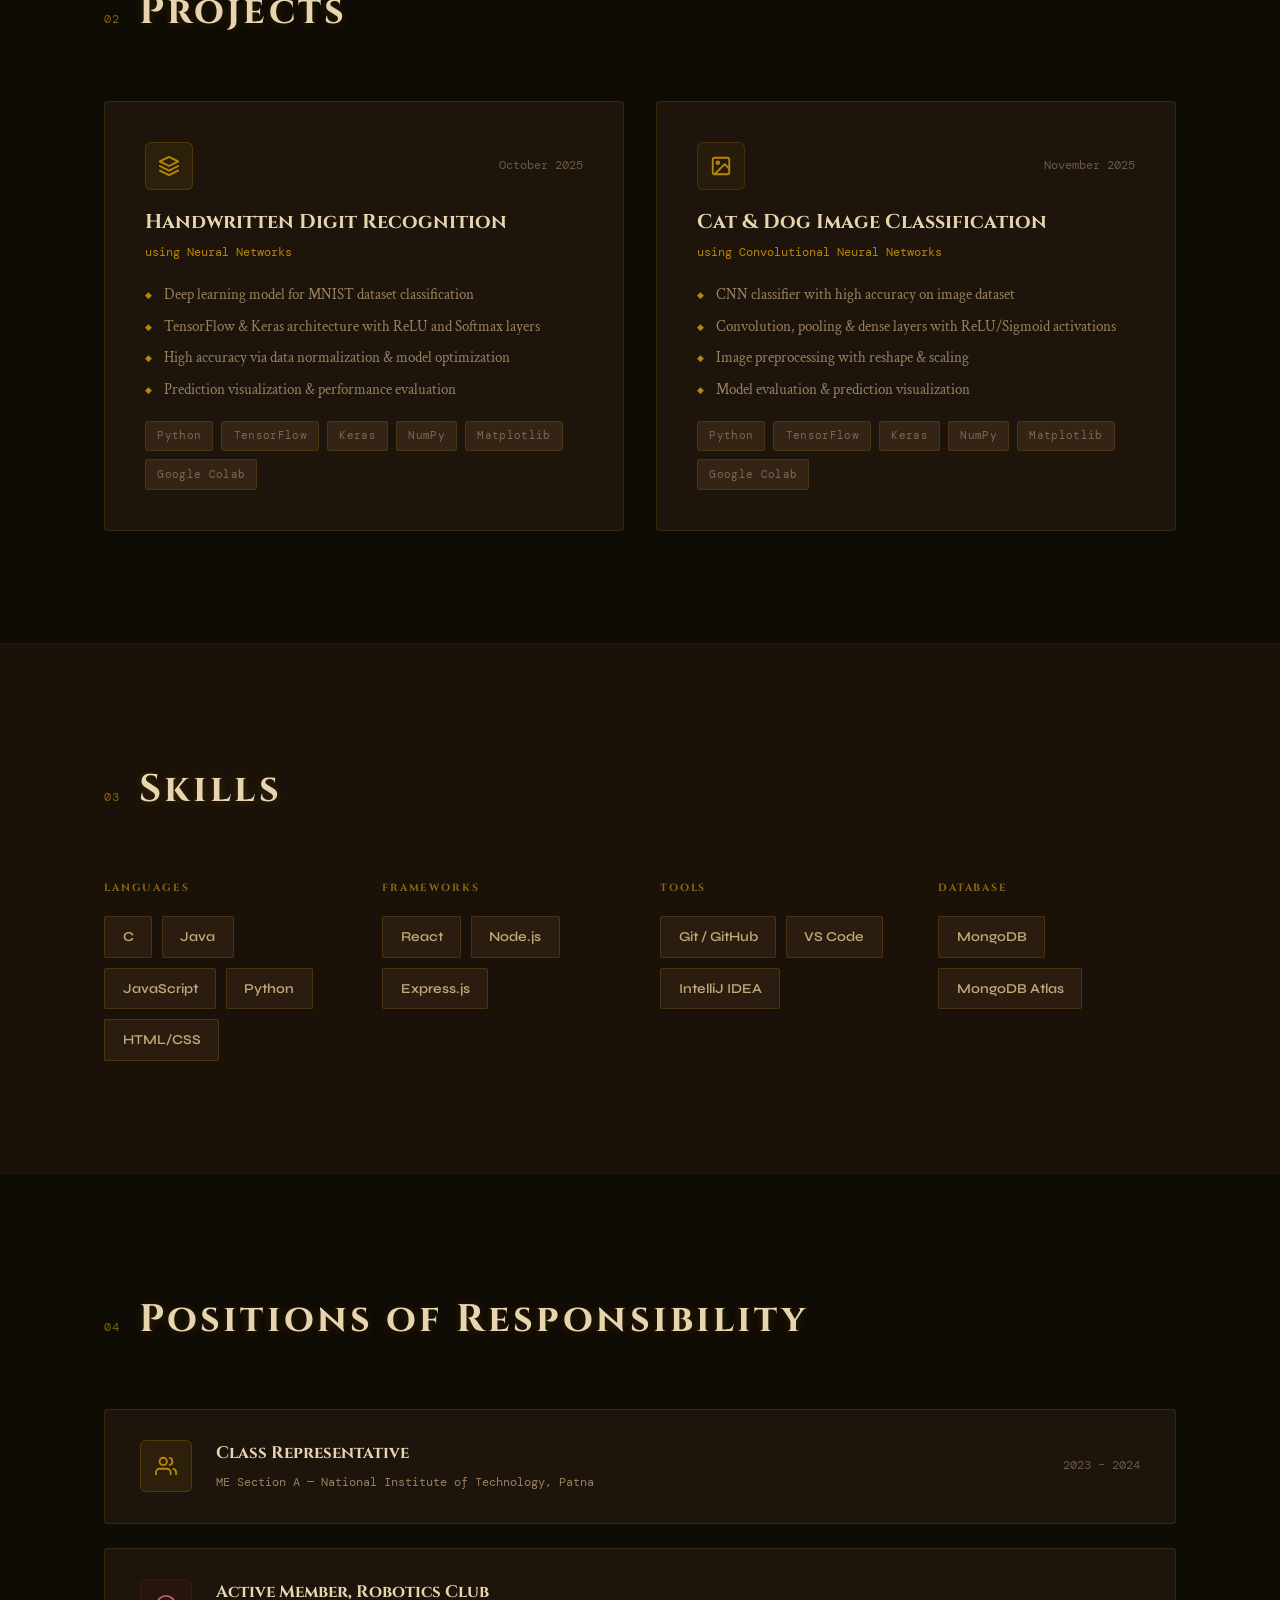
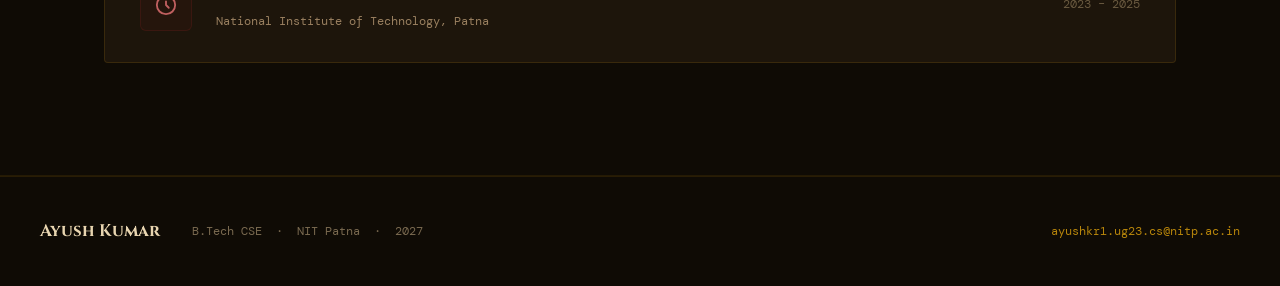
==== commit 3fa4fa2a: "changed neon" ====
--- a/index.html
+++ b/index.html
@@ -17,7 +17,7 @@
       --map-red:   #8b2020;
       --map-gold:  #b8860b;
       --map-path:  #8b6914;
-      --accent:    #c8ff3e;
+      --accent:    #b8860b;
       --logo-bg:   #e1d8c0;
       --page-bg:   #1a1208;
       --page-mid:  #2d1f0e;
@@ -53,7 +53,7 @@
     }
     .cursor-trail {
       width: 36px; height: 36px;
-      border: 1.5px solid rgba(200,255,62,0.4);
+      border: 1.5px solid rgba(184,134,11,0.4);
       border-radius: 50%;
       position: fixed; top: 0; left: 0;
       pointer-events: none; z-index: 9998;
@@ -180,9 +180,9 @@
       background: rgba(74,53,32,0.3);
     }
     .badge-alt {
-      border-color: rgba(200,255,62,0.35);
+      border-color: rgba(184,134,11,0.35);
       color: var(--accent);
-      background: rgba(200,255,62,0.06);
+      background: rgba(184,134,11,0.06);
     }
     .hero-name {
       font-family: 'Cinzel', serif;
@@ -279,7 +279,7 @@
       white-space: nowrap; flex-shrink: 0;
     }
     .edu-badge--secondary { background: rgba(139,32,32,0.12); border-color: rgba(139,32,32,0.3); color: #c06060; }
-    .edu-badge--tertiary  { background: rgba(200,255,62,0.08); border-color: rgba(200,255,62,0.25); color: var(--accent); }
+    .edu-badge--tertiary  { background: rgba(184,134,11,0.08); border-color: rgba(184,134,11,0.25); color: var(--accent); }
     .edu-body h3 {
       font-family: 'Cinzel', serif; font-size: 0.95rem; font-weight: 700;
       color: #e8d5b0; margin-bottom: 0.3rem; line-height: 1.3;
@@ -319,7 +319,7 @@
       border-radius: 6px; display: flex; align-items: center; justify-content: center;
       color: var(--map-gold);
     }
-    .project-icon--alt { background: rgba(200,255,62,0.07); border-color: rgba(200,255,62,0.2); color: var(--accent); }
+    .project-icon--alt { background: rgba(184,134,11,0.07); border-color: rgba(184,134,11,0.2); color: var(--accent); }
     .project-icon svg { width: 22px; height: 22px; }
     .project-date { font-family: 'DM Mono', monospace; font-size: 0.72rem; color: #6a5a40; }
     .project-title { font-family: 'Cinzel', serif; font-size: 1.25rem; font-weight: 700; line-height: 1.25; color: #e8d5b0; }
@@ -361,7 +361,7 @@
       transform: translateY(-2px);
     }
     /* keep alt colours subtle */
-    .skill-tag--alt:hover     { border-color: rgba(200,255,62,0.4); color: var(--accent); }
+    .skill-tag--alt:hover     { border-color: rgba(184,134,11,0.4); color: var(--accent); }
     .skill-tag--tertiary:hover { border-color: rgba(139,32,32,0.5); color: #c06060; }
     .skill-tag--db:hover       { border-color: rgba(184,134,11,0.6); color: var(--map-gold); }
 
--- a/style.css
+++ b/style.css
@@ -8,7 +8,7 @@
   --text: #e8e8f0;
   --text-muted: #7070a0;
   --text-dim: #404060;
-  --accent: #c8ff3e;
+  --accent: #b8860b;
   --accent-2: #7b5cff;
   --accent-3: #ff5c8a;
   --accent-warm: #ffb347;
@@ -48,7 +48,7 @@
 }
 .cursor-trail {
   width: 36px; height: 36px;
-  border: 1.5px solid rgba(200,255,62,0.4);
+  border: 1.5px solid rgba(184,134,11,0.4);
   border-radius: 50%;
   position: fixed; top: 0; left: 0;
   pointer-events: none; z-index: 9998;
@@ -118,7 +118,7 @@
   border-radius: 999px;
   transition: transform 0.2s ease, box-shadow 0.2s ease;
 }
-.nav-cta:hover { transform: translateY(-2px); box-shadow: 0 8px 24px rgba(200,255,62,0.3); }
+.nav-cta:hover { transform: translateY(-2px); box-shadow: 0 8px 24px rgba(184,134,11,0.3); }
 .hamburger {
   display: none; flex-direction: column; gap: 5px;
   background: none; border: none; cursor: none; padding: 4px;
@@ -185,9 +185,9 @@
   background: var(--surface);
 }
 .badge-alt {
-  border-color: rgba(200,255,62,0.3);
+  border-color: rgba(184,134,11,0.3);
   color: var(--accent);
-  background: rgba(200,255,62,0.06);
+  background: rgba(184,134,11,0.06);
 }
 .hero-name {
   font-family: var(--font-display);
@@ -216,7 +216,7 @@
 .contact-pill svg { width: 15px; height: 15px; }
 .contact-pill:hover {
   background: var(--surface-2);
-  border-color: rgba(200,255,62,0.4);
+  border-color: rgba(184,134,11,0.4);
   color: var(--accent);
   transform: translateY(-2px);
 }
@@ -248,13 +248,13 @@
 }
 .edu-card:hover {
   transform: translateY(-5px);
-  border-color: rgba(200,255,62,0.25);
+  border-color: rgba(184,134,11,0.25);
   box-shadow: 0 16px 40px rgba(0,0,0,0.4);
 }
 .edu-badge {
   font-family: var(--font-mono); font-size: 0.75rem; font-weight: 400;
   padding: 0.5rem 0.8rem;
-  background: rgba(200,255,62,0.1); border: 1px solid rgba(200,255,62,0.25);
+  background: rgba(184,134,11,0.1); border: 1px solid rgba(184,134,11,0.25);
   border-radius: 8px; color: var(--accent);
   white-space: nowrap; flex-shrink: 0;
 }
@@ -306,7 +306,7 @@
   color: var(--accent-2);
 }
 .project-icon--alt {
-  background: rgba(200,255,62,0.08); border-color: rgba(200,255,62,0.2); color: var(--accent);
+  background: rgba(184,134,11,0.08); border-color: rgba(184,134,11,0.2); color: var(--accent);
 }
 .project-icon svg { width: 22px; height: 22px; }
 .project-date { font-family: var(--font-mono); font-size: 0.75rem; color: var(--text-dim); }
@@ -346,7 +346,7 @@
 }
 .skill-tag:hover {
   background: var(--surface-2);
-  border-color: rgba(200,255,62,0.4);
+  border-color: rgba(184,134,11,0.4);
   color: var(--accent);
   transform: translateY(-2px);
 }
@@ -363,13 +363,13 @@
   transition: all 0.3s ease;
 }
 .role-item:hover {
-  border-color: rgba(200,255,62,0.2);
+  border-color: rgba(184,134,11,0.2);
   transform: translateX(6px);
   box-shadow: -4px 0 0 var(--accent);
 }
 .role-icon {
   width: 52px; height: 52px; flex-shrink: 0;
-  background: rgba(200,255,62,0.08); border: 1px solid rgba(200,255,62,0.2);
+  background: rgba(184,134,11,0.08); border: 1px solid rgba(184,134,11,0.2);
   border-radius: 14px; display: flex; align-items: center; justify-content: center;
   color: var(--accent);
 }
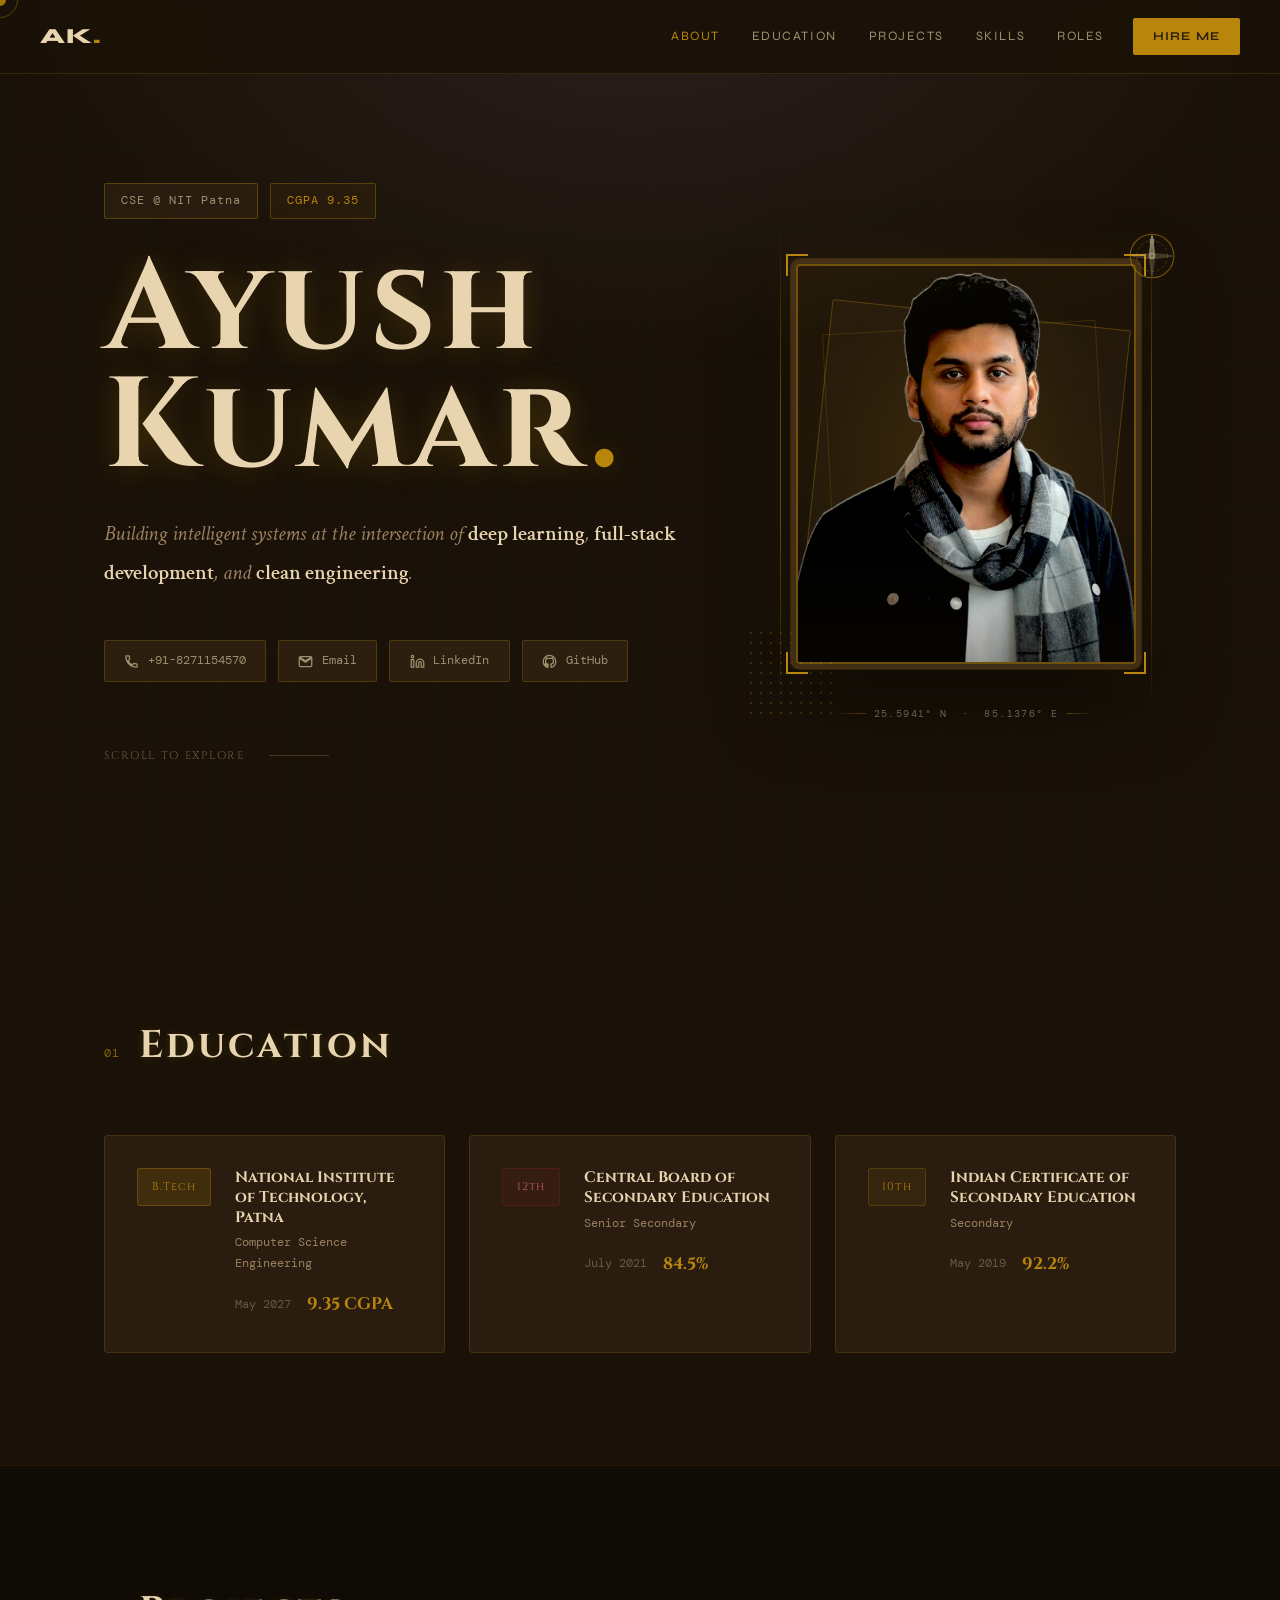
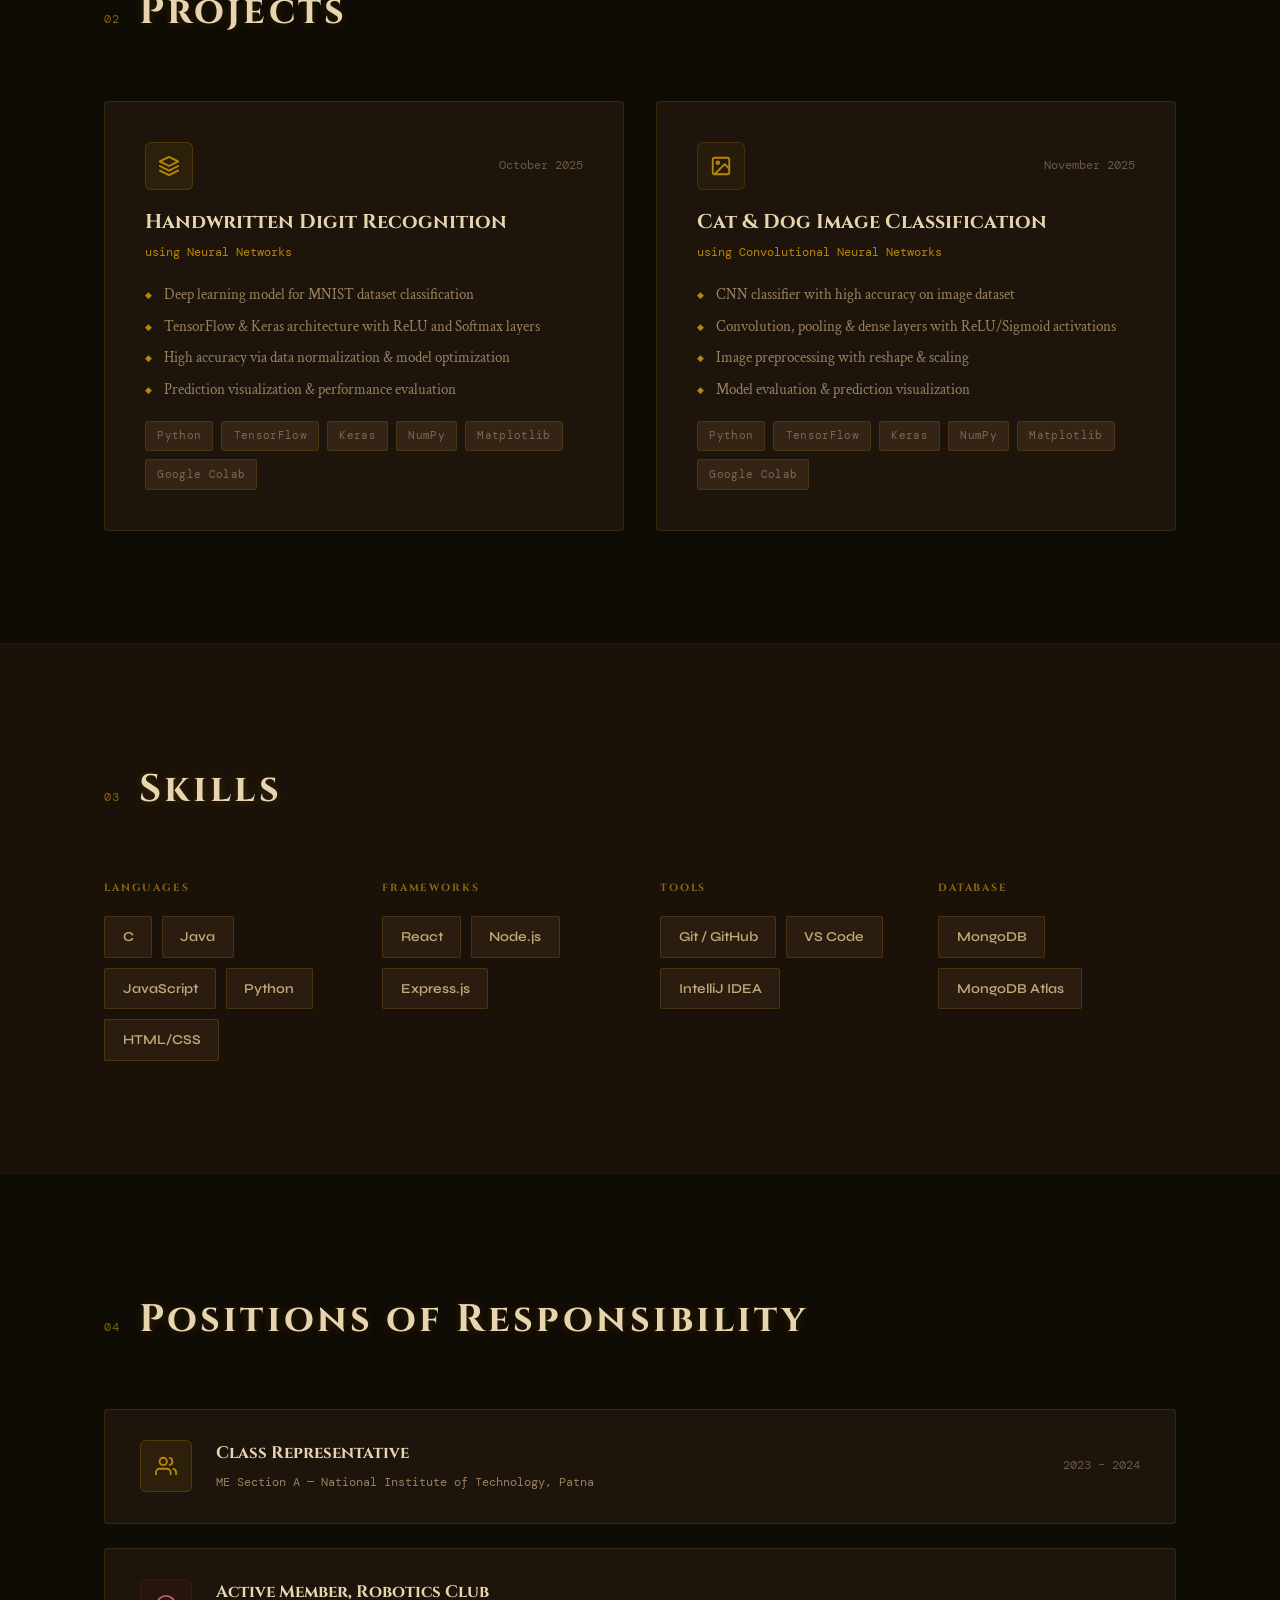
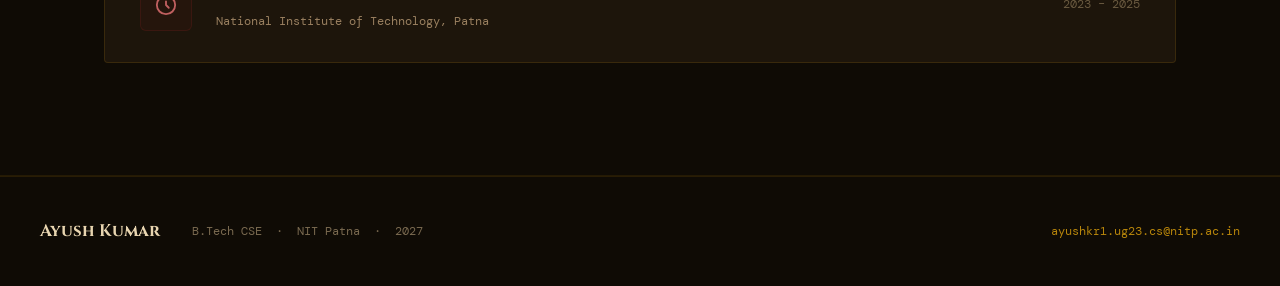
==== commit 9d649b5c: "added profile pic" ====
--- a/index.html
+++ b/index.html
@@ -165,11 +165,164 @@
     /* ── HERO ── */
     .hero {
       min-height: 100vh;
-      display: flex; flex-direction: column; justify-content: center;
+      display: flex; flex-direction: row; align-items: center;
+      justify-content: space-between; gap: 4rem;
       padding: 9rem 4rem 6rem;
       max-width: 1200px; margin: 0 auto;
       position: relative;
     }
+    .hero-content {
+      flex: 1; min-width: 0;
+      display: flex; flex-direction: column; justify-content: center;
+    }
+
+    /* ── PROFILE VISUAL ── */
+    .hero-visual {
+      flex: 0 0 420px;
+      position: relative;
+      display: flex; align-items: center; justify-content: center;
+      /* extra padding so overflow elements don't get clipped by parent flex */
+      padding: 40px 30px 60px 30px;
+    }
+
+    /* outer decorative rotated square — stays at original size, image busts out */
+    .profile-frame-outer {
+      position: absolute;
+      width: 300px; height: 300px;
+      border: 1.5px solid rgba(184,134,11,0.35);
+      transform: rotate(6deg);
+      border-radius: 2px;
+      /* subtle fill so frame feels "solid" behind the overflow */
+      background: rgba(74,53,32,0.18);
+      z-index: 1;
+    }
+    /* inner accent square */
+    .profile-frame-inner {
+      position: absolute;
+      width: 274px; height: 274px;
+      border: 1px solid rgba(184,134,11,0.2);
+      transform: rotate(-3deg);
+      border-radius: 2px;
+      z-index: 1;
+    }
+
+    /* glow behind image — scaled up to match larger photo */
+    .profile-glow {
+      position: absolute;
+      width: 360px; height: 360px;
+      background: radial-gradient(ellipse at 50% 55%,
+        rgba(184,134,11,0.22) 0%,
+        rgba(184,134,11,0.06) 50%,
+        transparent 72%);
+      border-radius: 50%;
+      z-index: 0;
+    }
+
+    /* ── THE PHOTO: bigger than the frames so it "breaks out" ── */
+    .profile-img-wrap {
+      position: relative;
+      z-index: 3;                     /* above the frame squares */
+      width: 340px;                   /* wider than frame-outer (300px) */
+      height: 400px;                  /* taller — spills top & bottom */
+      border-radius: 4px;
+      overflow: visible;              /* critical: let shadow/glow escape */
+      /* clip the image itself but let decorative children overflow */
+      clip-path: none;
+    }
+
+    /* separate inner element clips the actual <img> */
+    .profile-img-wrap .profile-img-clip {
+      position: absolute; inset: 0;
+      border-radius: 4px;
+      overflow: hidden;
+      border: 2px solid rgba(184,134,11,0.55);
+      box-shadow:
+        0 0 0 5px rgba(74,53,32,0.6),
+        0 0 0 6px rgba(184,134,11,0.2),
+        0 32px 80px rgba(0,0,0,0.65),
+        0 0 60px rgba(184,134,11,0.12);
+    }
+
+    .profile-img-wrap img {
+      width: 100%; height: 100%;
+      object-fit: cover; object-position: top center;
+      filter: sepia(10%) contrast(1.06) brightness(0.98);
+      display: block;
+    }
+
+    /* parchment overlay on photo */
+    .profile-img-wrap .profile-img-clip::after {
+      content: '';
+      position: absolute; inset: 0;
+      background:
+        linear-gradient(160deg, rgba(184,134,11,0.06) 0%, transparent 50%),
+        linear-gradient(to bottom, transparent 65%, rgba(15,11,5,0.4) 100%);
+      pointer-events: none;
+    }
+
+    /* corner ornaments — now positioned relative to the larger wrap */
+    .profile-corner {
+      position: absolute; z-index: 5;
+      width: 22px; height: 22px;
+    }
+    .profile-corner::before,
+    .profile-corner::after {
+      content: ''; position: absolute; background: var(--map-gold);
+    }
+    .profile-corner::before { width: 100%; height: 2px; top: 0; left: 0; }
+    .profile-corner::after  { width: 2px; height: 100%; top: 0; left: 0; }
+    /* offset outside the image border to "bracket" the photo */
+    .profile-corner.tl { top: -10px;    left: -10px; }
+    .profile-corner.tr { top: -10px;    right: -10px;  transform: scaleX(-1); }
+    .profile-corner.bl { bottom: -10px; left: -10px;   transform: scaleY(-1); }
+    .profile-corner.br { bottom: -10px; right: -10px;  transform: scale(-1); }
+
+    /* thin "frame breach" lines — visual cue that image is escaping */
+    .profile-breach-line {
+      position: absolute; z-index: 2;
+      background: linear-gradient(to bottom,
+        transparent 0%,
+        rgba(184,134,11,0.5) 40%,
+        rgba(184,134,11,0.5) 60%,
+        transparent 100%);
+    }
+    .profile-breach-line.left  { width: 1px; height: 120%; left: -16px;  top: -10%; }
+    .profile-breach-line.right { width: 1px; height: 120%; right: -16px; top: -10%; }
+
+    /* coordinate label below photo */
+    .profile-coords {
+      position: absolute; bottom: 2px; left: 50%;
+      transform: translateX(-50%);
+      font-family: 'DM Mono', monospace; font-size: 0.62rem;
+      color: rgba(160,144,112,0.65); letter-spacing: 0.14em;
+      text-transform: uppercase; white-space: nowrap;
+      display: flex; align-items: center; gap: 0.5rem;
+      z-index: 6;
+    }
+    .profile-coords::before,
+    .profile-coords::after {
+      content: ''; display: block;
+      width: 28px; height: 1px;
+      background: linear-gradient(90deg, transparent, rgba(184,134,11,0.4));
+    }
+    .profile-coords::after { transform: scaleX(-1); }
+
+    /* small compass rose top-right of visual */
+    .profile-compass {
+      position: absolute; top: 8px; right: 0px; z-index: 6;
+      width: 48px; height: 48px;
+      opacity: 0.6;
+    }
+
+    /* dot-grid accent bottom-left */
+    .profile-dots {
+      position: absolute; bottom: 8px; left: -10px; z-index: 1;
+      width: 88px; height: 88px;
+      background-image: radial-gradient(circle, rgba(184,134,11,0.5) 1px, transparent 1px);
+      background-size: 10px 10px;
+      opacity: 0.55;
+    }
+
     .hero-eyebrow { display: flex; gap: 0.75rem; margin-bottom: 2rem; flex-wrap: wrap; }
     .badge {
       font-family: 'DM Mono', monospace; font-size: 0.78rem; letter-spacing: 0.08em;
@@ -420,7 +573,11 @@
       .navbar { padding: 1rem 1.5rem; }
       .nav-links, .nav-cta { display: none; }
       .hamburger { display: flex; }
-      .hero { padding: 7rem 1.5rem 4rem; }
+      .hero { flex-direction: column-reverse; padding: 7rem 1.5rem 4rem; gap: 3rem; align-items: flex-start; }
+      .hero-visual { flex: 0 0 auto; width: 100%; display: flex; justify-content: center; padding: 40px 30px 60px; }
+      .profile-img-wrap { width: 280px; height: 340px; }
+      .profile-frame-outer { width: 240px; height: 240px; }
+      .profile-frame-inner { width: 218px; height: 218px; }
       .section { padding: 5rem 1.5rem; }
       .section--dark { padding: 5rem 1.5rem; }
       .footer { padding: 1.8rem 1.5rem; }
@@ -479,39 +636,83 @@
 
     <!-- Hero / About -->
     <section id="about" class="hero">
-      <div class="hero-eyebrow reveal">
-        <span class="badge">CSE @ NIT Patna</span>
-        <span class="badge badge-alt">CGPA 9.35</span>
-      </div>
-      <h1 class="hero-name reveal">
-        <span class="line">Ayush</span>
-        <span class="line">Kumar<span class="accent">.</span></span>
-      </h1>
-      <p class="hero-tagline reveal">
-        Building intelligent systems at the intersection of <em>deep learning</em>, <em>full-stack development</em>, and <em>clean engineering</em>.
-      </p>
-      <div class="hero-contact reveal">
-        <a href="tel:+918271154570" class="contact-pill">
-          <svg viewBox="0 0 24 24"><path d="M6.6 10.8c1.4 2.8 3.8 5.1 6.6 6.6l2.2-2.2c.3-.3.7-.4 1-.2 1.1.4 2.3.6 3.6.6.6 0 1 .4 1 1V20c0 .6-.4 1-1 1-9.4 0-17-7.6-17-17 0-.6.4-1 1-1h3.5c.6 0 1 .4 1 1 0 1.3.2 2.5.6 3.6.1.3 0 .7-.2 1L6.6 10.8z"/></svg>
-          +91-8271154570
-        </a>
-        <a href="mailto:ayushkr1.ug23.cs@nitp.ac.in" class="contact-pill">
-          <svg viewBox="0 0 24 24"><path d="M20 4H4c-1.1 0-2 .9-2 2v12c0 1.1.9 2 2 2h16c1.1 0 2-.9 2-2V6c0-1.1-.9-2-2-2zm0 4l-8 5-8-5V6l8 5 8-5v2z"/></svg>
-          Email
-        </a>
-        <a href="https://linkedin.com/in/ayush-kumar-nitp" target="_blank" class="contact-pill">
-          <svg viewBox="0 0 24 24"><path d="M16 8a6 6 0 016 6v7h-4v-7a2 2 0 00-2-2 2 2 0 00-2 2v7h-4v-7a6 6 0 016-6zM2 9h4v12H2z"/><circle cx="4" cy="4" r="2"/></svg>
-          LinkedIn
-        </a>
-        <a href="https://github.com/AyushKumar9631" target="_blank" class="contact-pill">
-          <svg viewBox="0 0 24 24"><path d="M12 2C6.48 2 2 6.48 2 12c0 4.42 2.87 8.17 6.84 9.49.5.09.66-.22.66-.48v-1.7C6.73 19.91 6.14 18 6.14 18c-.46-1.16-1.11-1.47-1.11-1.47-.91-.62.07-.61.07-.61 1 .07 1.53 1.03 1.53 1.03.89 1.52 2.34 1.08 2.91.83.09-.65.35-1.08.63-1.33-2.22-.25-4.56-1.11-4.56-4.94 0-1.09.39-1.98 1.03-2.68-.1-.25-.45-1.27.1-2.64 0 0 .84-.27 2.75 1.02A9.56 9.56 0 0112 6.8c.85.004 1.7.115 2.5.337 1.91-1.29 2.75-1.02 2.75-1.02.55 1.37.2 2.39.1 2.64.64.7 1.03 1.59 1.03 2.68 0 3.84-2.34 4.69-4.57 4.93.36.31.68.92.68 1.85v2.75c0 .27.16.58.67.48A10.01 10.01 0 0022 12C22 6.48 17.52 2 12 2z"/></svg>
-          GitHub
-        </a>
-      </div>
-      <div class="hero-scroll reveal">
-        <span>Scroll to explore</span>
-        <div class="scroll-line"></div>
-      </div>
+
+      <!-- LEFT: text content -->
+      <div class="hero-content">
+        <div class="hero-eyebrow reveal">
+          <span class="badge">CSE @ NIT Patna</span>
+          <span class="badge badge-alt">CGPA 9.35</span>
+        </div>
+        <h1 class="hero-name reveal">
+          <span class="line">Ayush</span>
+          <span class="line">Kumar<span class="accent">.</span></span>
+        </h1>
+        <p class="hero-tagline reveal">
+          Building intelligent systems at the intersection of <em>deep learning</em>, <em>full-stack development</em>, and <em>clean engineering</em>.
+        </p>
+        <div class="hero-contact reveal">
+          <a href="tel:+918271154570" class="contact-pill">
+            <svg viewBox="0 0 24 24"><path d="M6.6 10.8c1.4 2.8 3.8 5.1 6.6 6.6l2.2-2.2c.3-.3.7-.4 1-.2 1.1.4 2.3.6 3.6.6.6 0 1 .4 1 1V20c0 .6-.4 1-1 1-9.4 0-17-7.6-17-17 0-.6.4-1 1-1h3.5c.6 0 1 .4 1 1 0 1.3.2 2.5.6 3.6.1.3 0 .7-.2 1L6.6 10.8z"/></svg>
+            +91-8271154570
+          </a>
+          <a href="mailto:ayushkr1.ug23.cs@nitp.ac.in" class="contact-pill">
+            <svg viewBox="0 0 24 24"><path d="M20 4H4c-1.1 0-2 .9-2 2v12c0 1.1.9 2 2 2h16c1.1 0 2-.9 2-2V6c0-1.1-.9-2-2-2zm0 4l-8 5-8-5V6l8 5 8-5v2z"/></svg>
+            Email
+          </a>
+          <a href="https://linkedin.com/in/ayush-kumar-nitp" target="_blank" class="contact-pill">
+            <svg viewBox="0 0 24 24"><path d="M16 8a6 6 0 016 6v7h-4v-7a2 2 0 00-2-2 2 2 0 00-2 2v7h-4v-7a6 6 0 016-6zM2 9h4v12H2z"/><circle cx="4" cy="4" r="2"/></svg>
+            LinkedIn
+          </a>
+          <a href="https://github.com/AyushKumar9631" target="_blank" class="contact-pill">
+            <svg viewBox="0 0 24 24"><path d="M12 2C6.48 2 2 6.48 2 12c0 4.42 2.87 8.17 6.84 9.49.5.09.66-.22.66-.48v-1.7C6.73 19.91 6.14 18 6.14 18c-.46-1.16-1.11-1.47-1.11-1.47-.91-.62.07-.61.07-.61 1 .07 1.53 1.03 1.53 1.03.89 1.52 2.34 1.08 2.91.83.09-.65.35-1.08.63-1.33-2.22-.25-4.56-1.11-4.56-4.94 0-1.09.39-1.98 1.03-2.68-.1-.25-.45-1.27.1-2.64 0 0 .84-.27 2.75 1.02A9.56 9.56 0 0112 6.8c.85.004 1.7.115 2.5.337 1.91-1.29 2.75-1.02 2.75-1.02.55 1.37.2 2.39.1 2.64.64.7 1.03 1.59 1.03 2.68 0 3.84-2.34 4.69-4.57 4.93.36.31.68.92.68 1.85v2.75c0 .27.16.58.67.48A10.01 10.01 0 0022 12C22 6.48 17.52 2 12 2z"/></svg>
+            GitHub
+          </a>
+        </div>
+        <div class="hero-scroll reveal">
+          <span>Scroll to explore</span>
+          <div class="scroll-line"></div>
+        </div>
+      </div>
+
+      <!-- RIGHT: profile photo -->
+      <div class="hero-visual reveal">
+        <!-- rotating frame squares -->
+        <div class="profile-frame-outer"></div>
+        <div class="profile-frame-inner"></div>
+        <!-- dot-grid decoration -->
+        <div class="profile-dots"></div>
+        <!-- ambient glow -->
+        <div class="profile-glow"></div>
+        <!-- photo -->
+        <div class="profile-img-wrap">
+          <!-- clip wrapper keeps image tidy while outer div overflows frames -->
+          <div class="profile-img-clip">
+            <img src="resources/profile.png" alt="Ayush Kumar" />
+          </div>
+          <!-- vertical breach lines showing image "escapes" the frame -->
+          <div class="profile-breach-line left"></div>
+          <div class="profile-breach-line right"></div>
+          <!-- corner ornaments -->
+          <div class="profile-corner tl"></div>
+          <div class="profile-corner tr"></div>
+          <div class="profile-corner bl"></div>
+          <div class="profile-corner br"></div>
+        </div>
+        <!-- compass SVG top-right -->
+        <svg class="profile-compass" viewBox="0 0 44 44" fill="none" xmlns="http://www.w3.org/2000/svg">
+          <circle cx="22" cy="22" r="20" stroke="#b8860b" stroke-width="1"/>
+          <circle cx="22" cy="22" r="14" stroke="#b8860b" stroke-width="0.5" stroke-dasharray="2 3"/>
+          <polygon points="22,4 24,22 22,20 20,22" fill="#b8860b" opacity="0.9"/>
+          <polygon points="22,40 24,22 22,24 20,22" fill="#b8860b" opacity="0.35"/>
+          <polygon points="4,22 22,20 20,22 22,24" fill="#b8860b" opacity="0.35"/>
+          <polygon points="40,22 22,20 24,22 22,24" fill="#b8860b" opacity="0.35"/>
+          <circle cx="22" cy="22" r="2" fill="#b8860b"/>
+          <text x="22" y="10" text-anchor="middle" fill="#b8860b" font-size="4" font-family="serif" opacity="0.8">N</text>
+        </svg>
+        <!-- coordinates label -->
+        <div class="profile-coords">25.5941° N &nbsp;·&nbsp; 85.1376° E</div>
+      </div>
+
     </section>
 
     <!-- Education -->
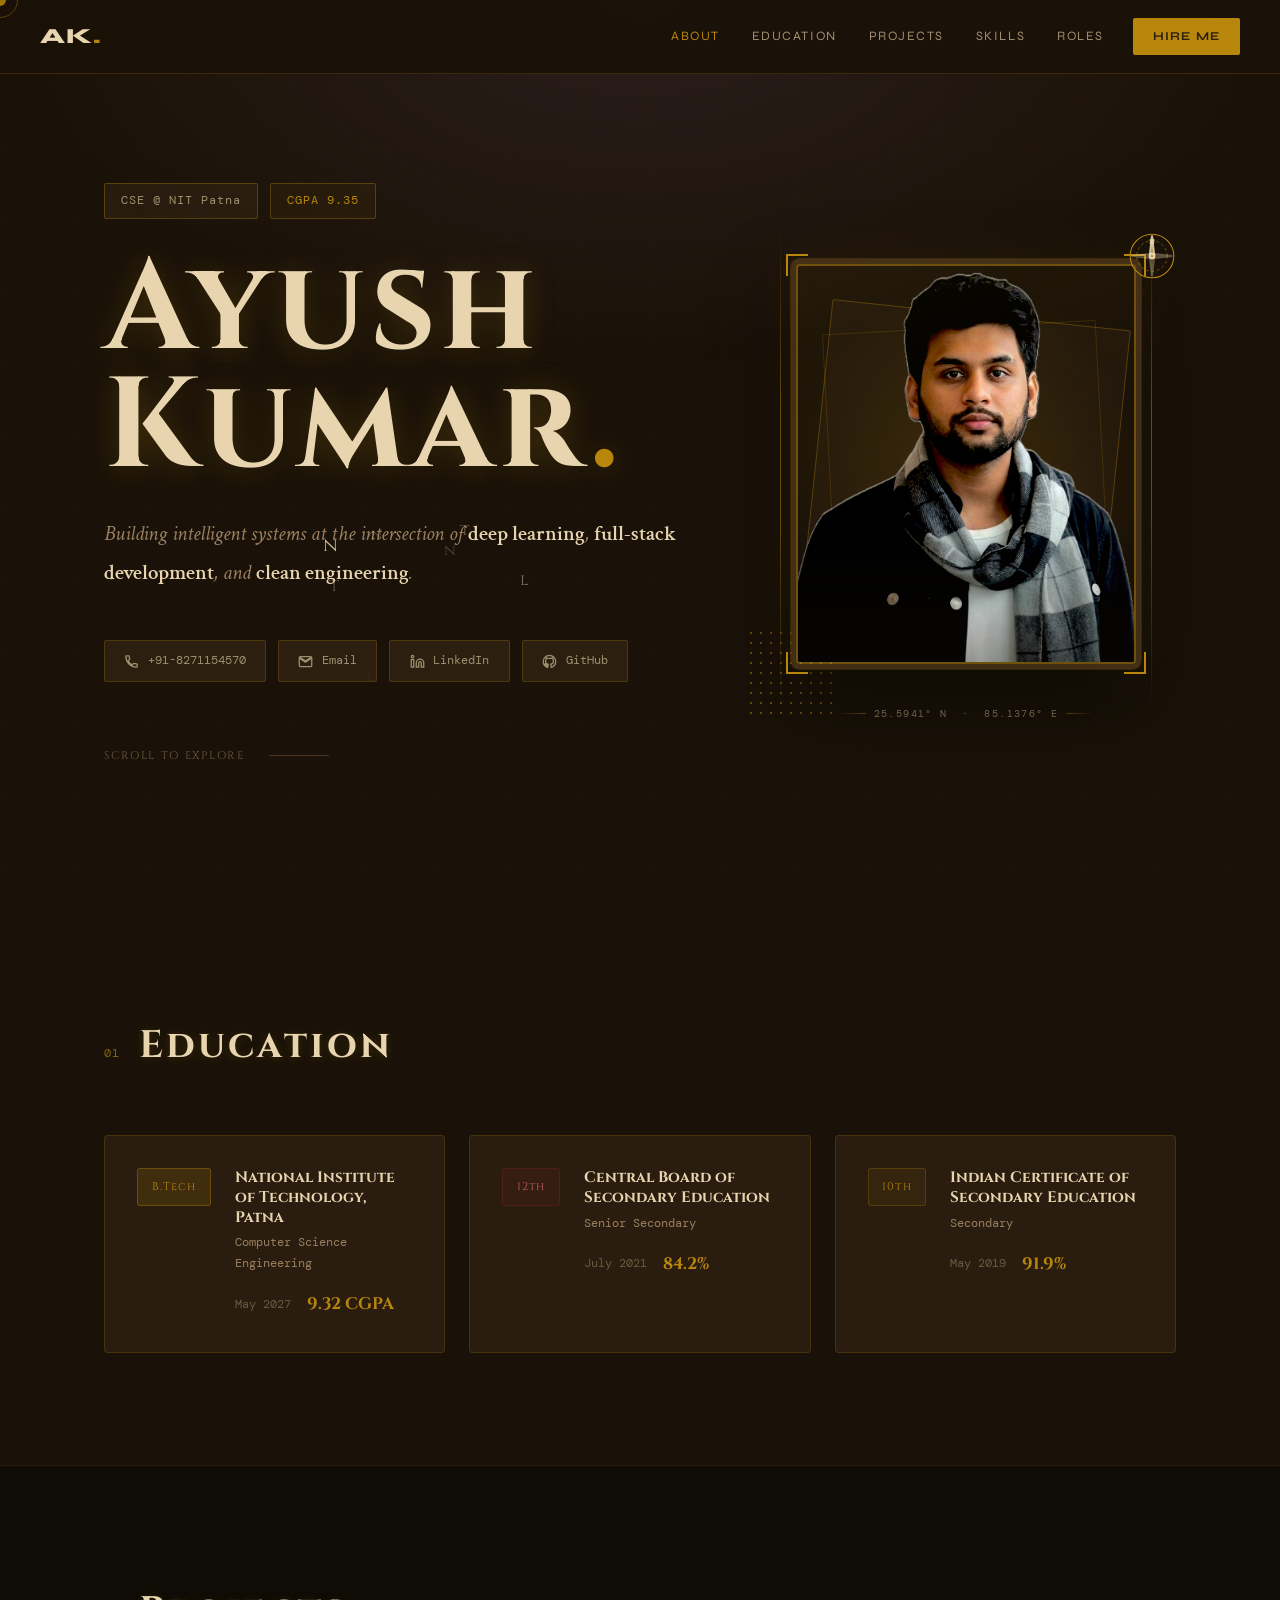
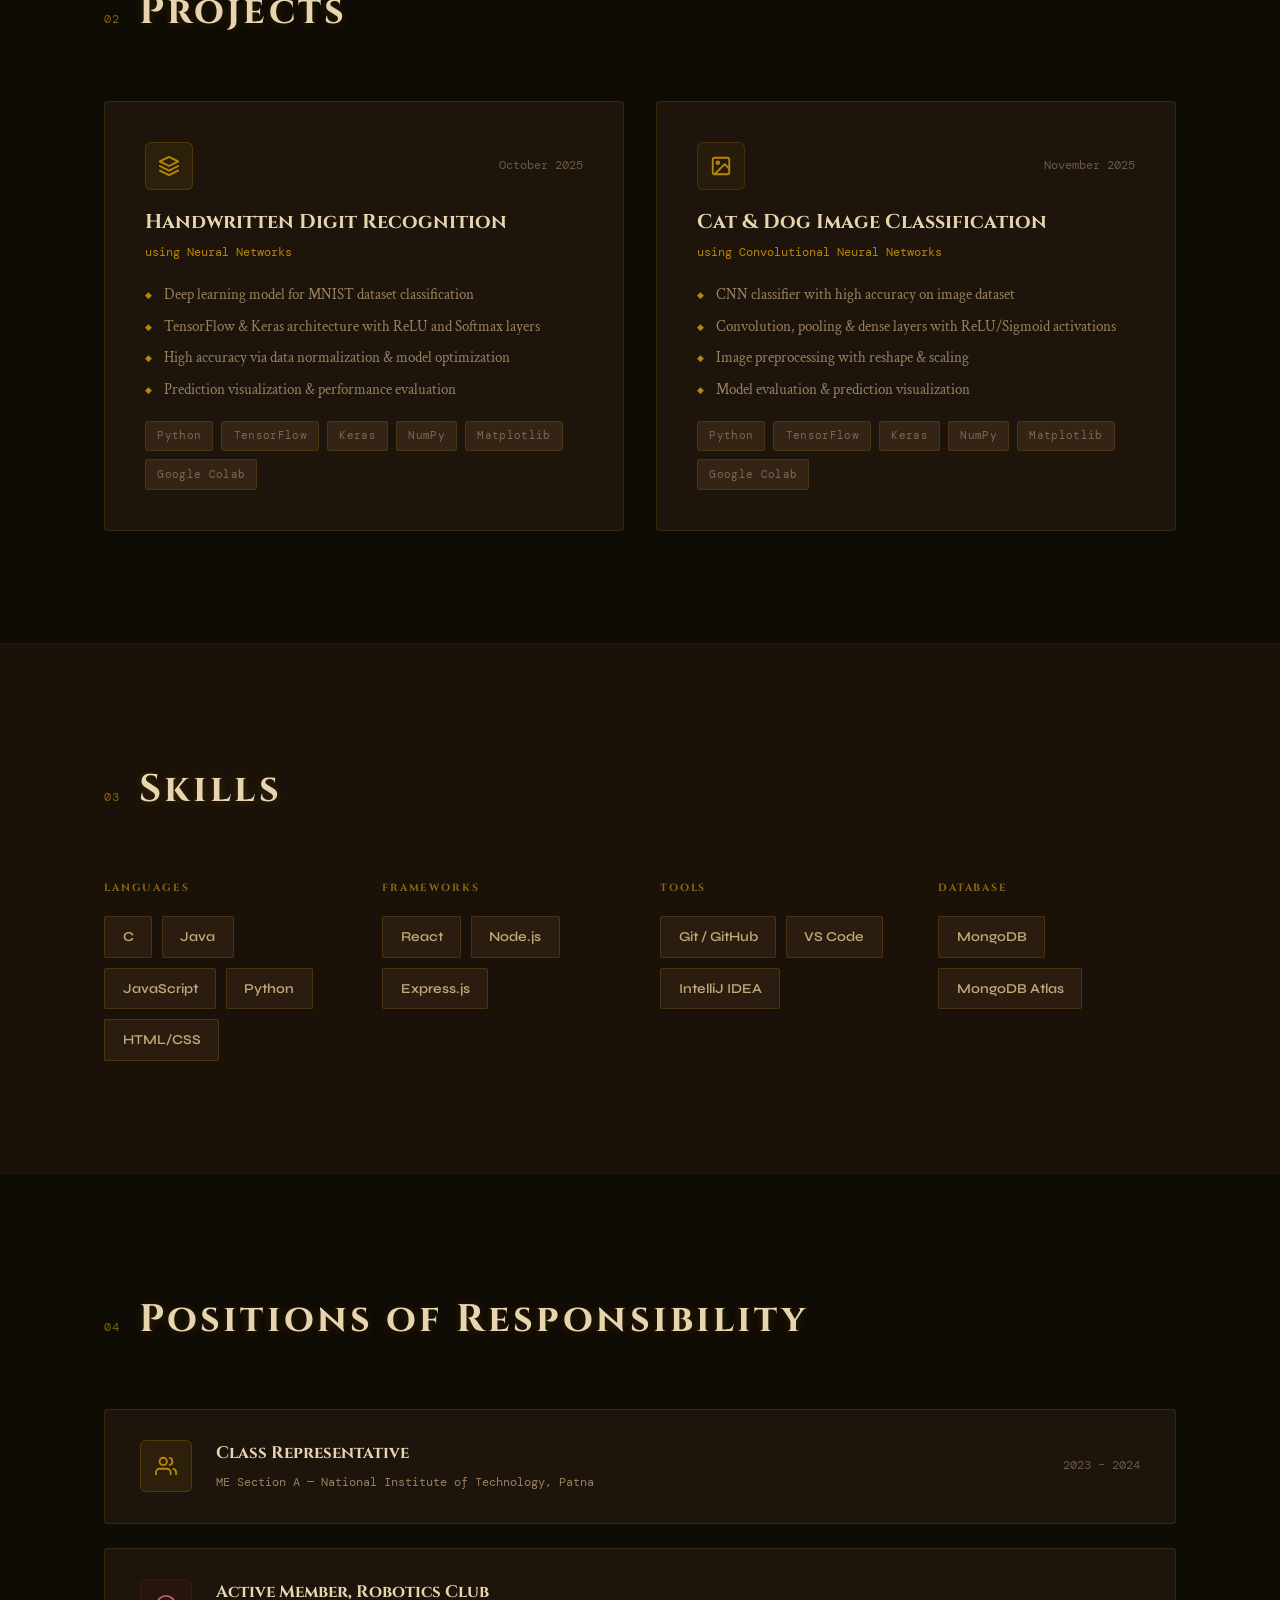
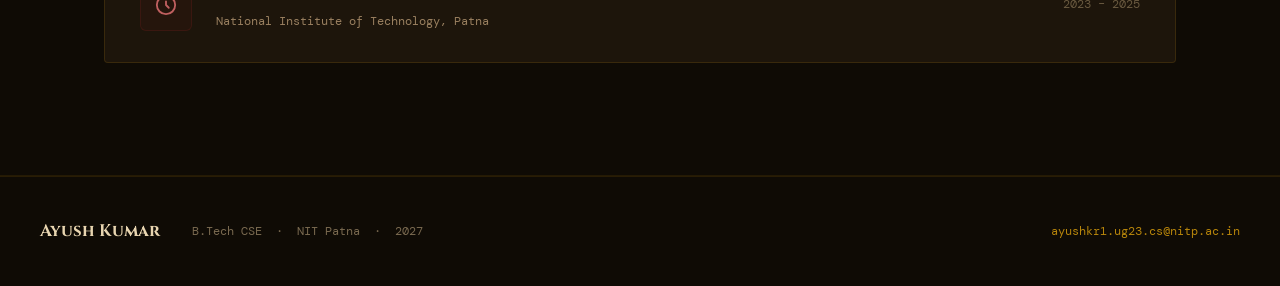
==== commit 8fbf0e21: "added loader" ====
--- a/index.html
+++ b/index.html
@@ -894,6 +894,7 @@
     </div>
   </footer>
 
+  <script src="landing-animation.js"></script>
   <script src="script.js"></script>
 </body>
 </html>
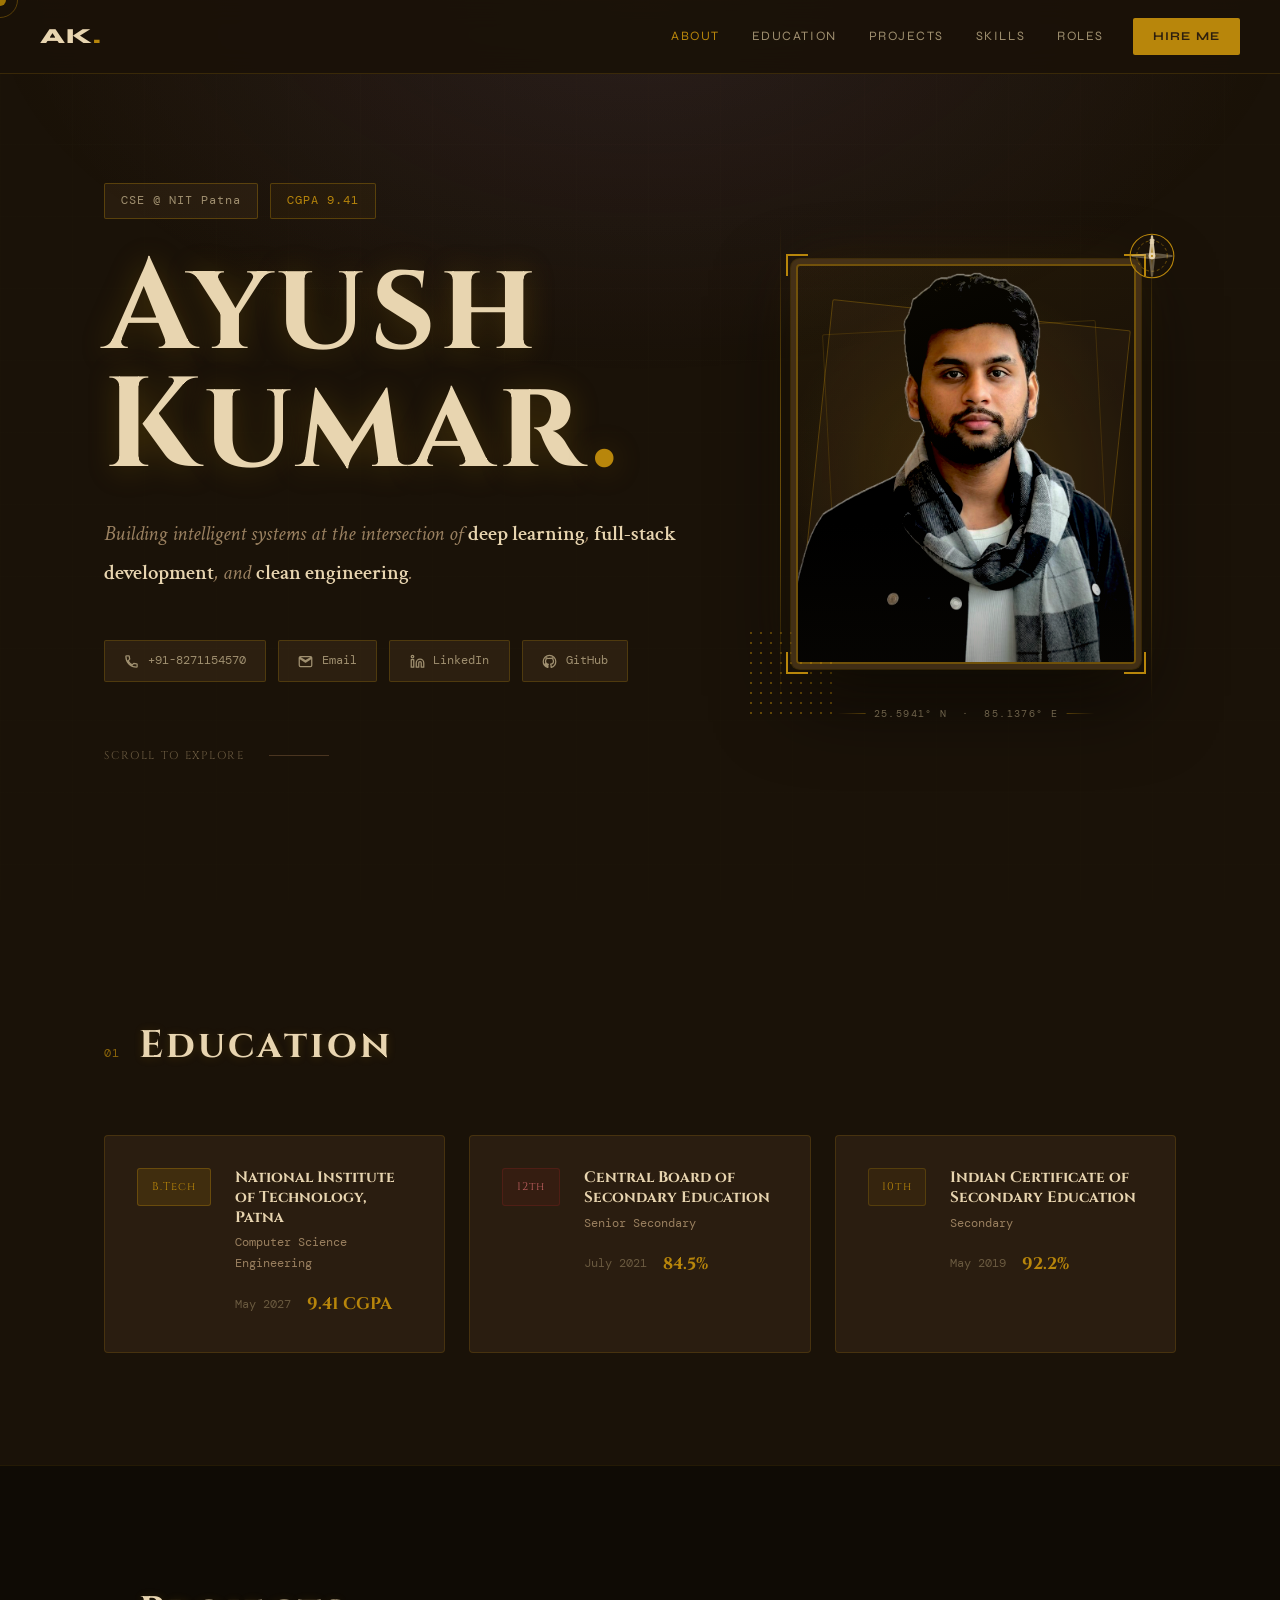
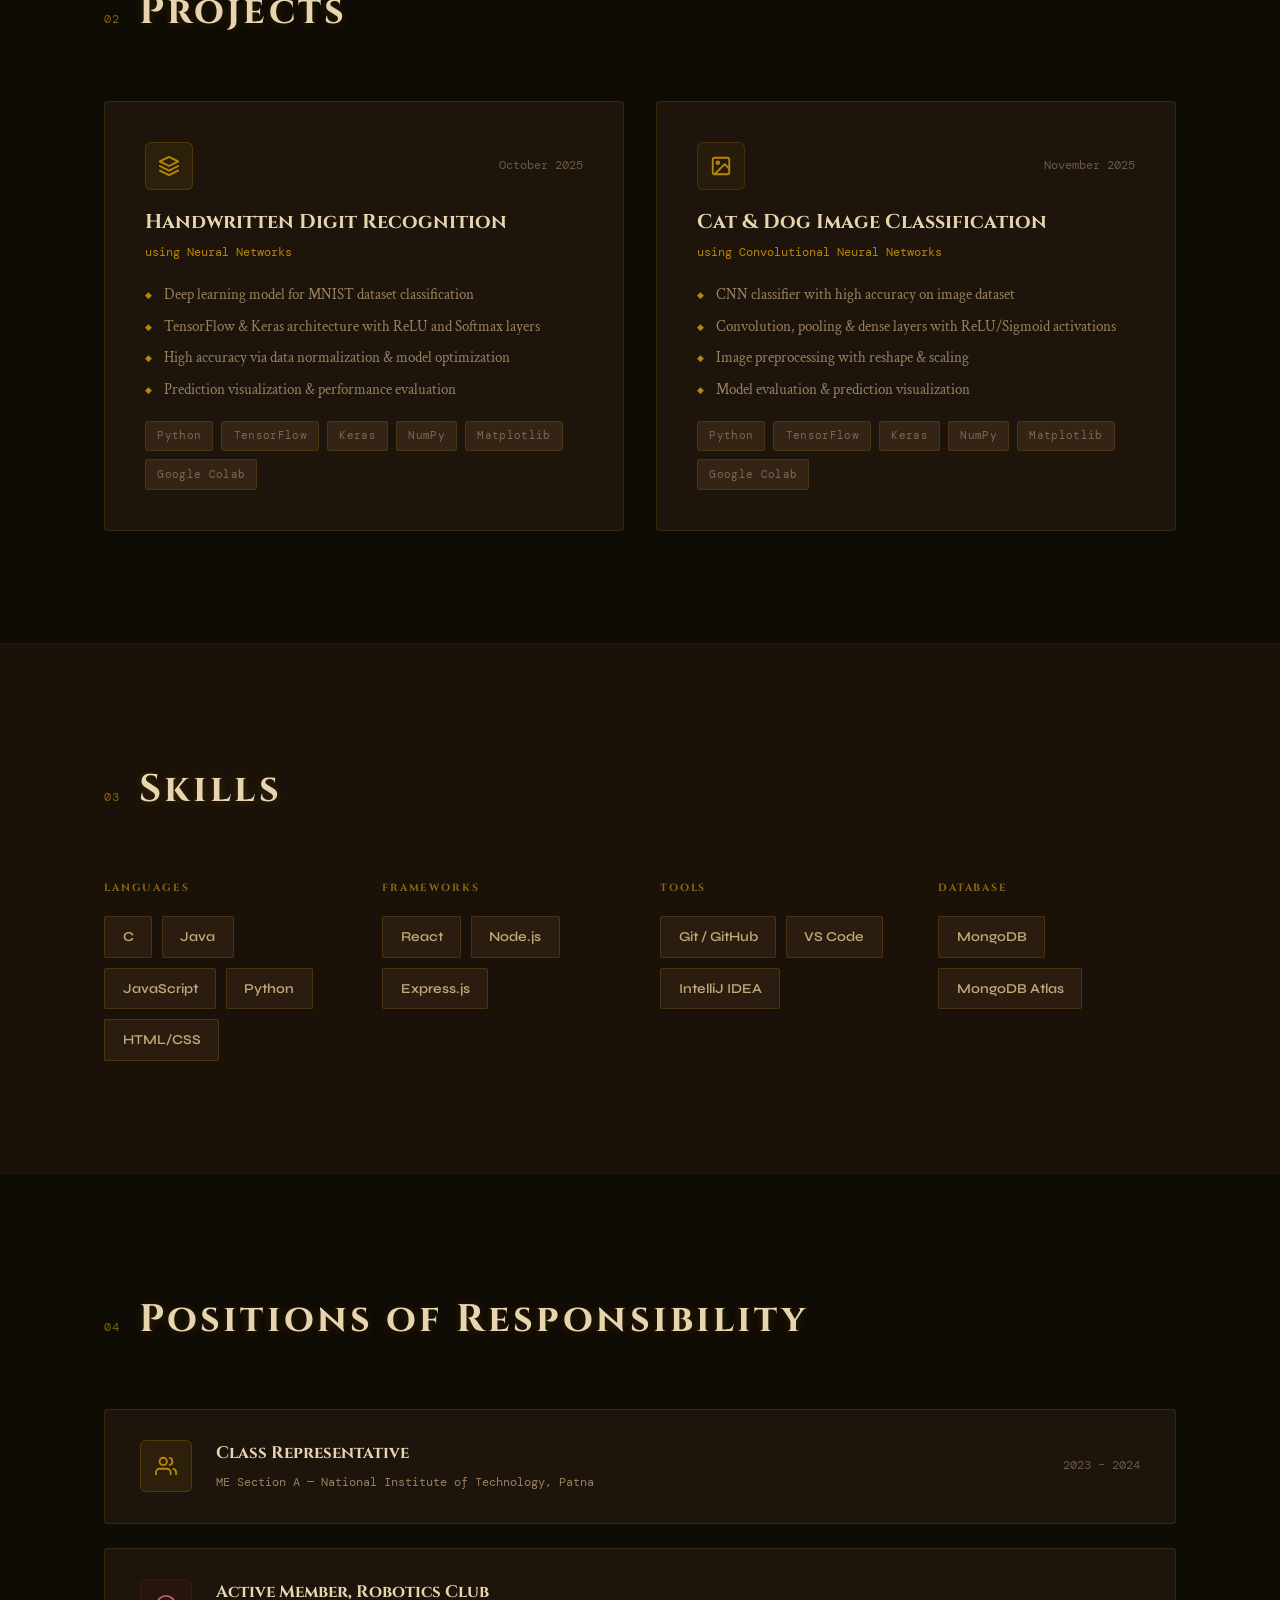
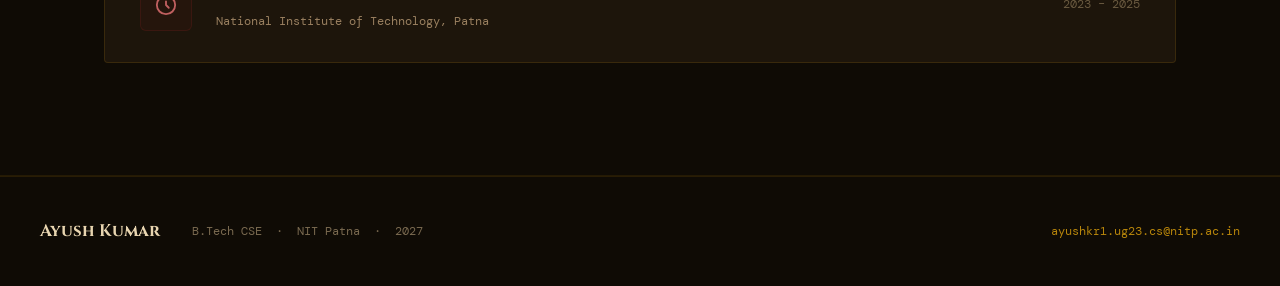
==== commit e9c0a367: "updated cgpa" ====
--- a/index.html
+++ b/index.html
@@ -641,7 +641,7 @@
       <div class="hero-content">
         <div class="hero-eyebrow reveal">
           <span class="badge">CSE @ NIT Patna</span>
-          <span class="badge badge-alt">CGPA 9.35</span>
+          <span class="badge badge-alt">CGPA 9.41</span>
         </div>
         <h1 class="hero-name reveal">
           <span class="line">Ayush</span>
@@ -729,7 +729,7 @@
             <p class="edu-degree">Computer Science Engineering</p>
             <div class="edu-meta">
               <span class="edu-year">May 2027</span>
-              <span class="edu-score">9.35 CGPA</span>
+              <span class="edu-score">9.41 CGPA</span>
             </div>
           </div>
         </div>
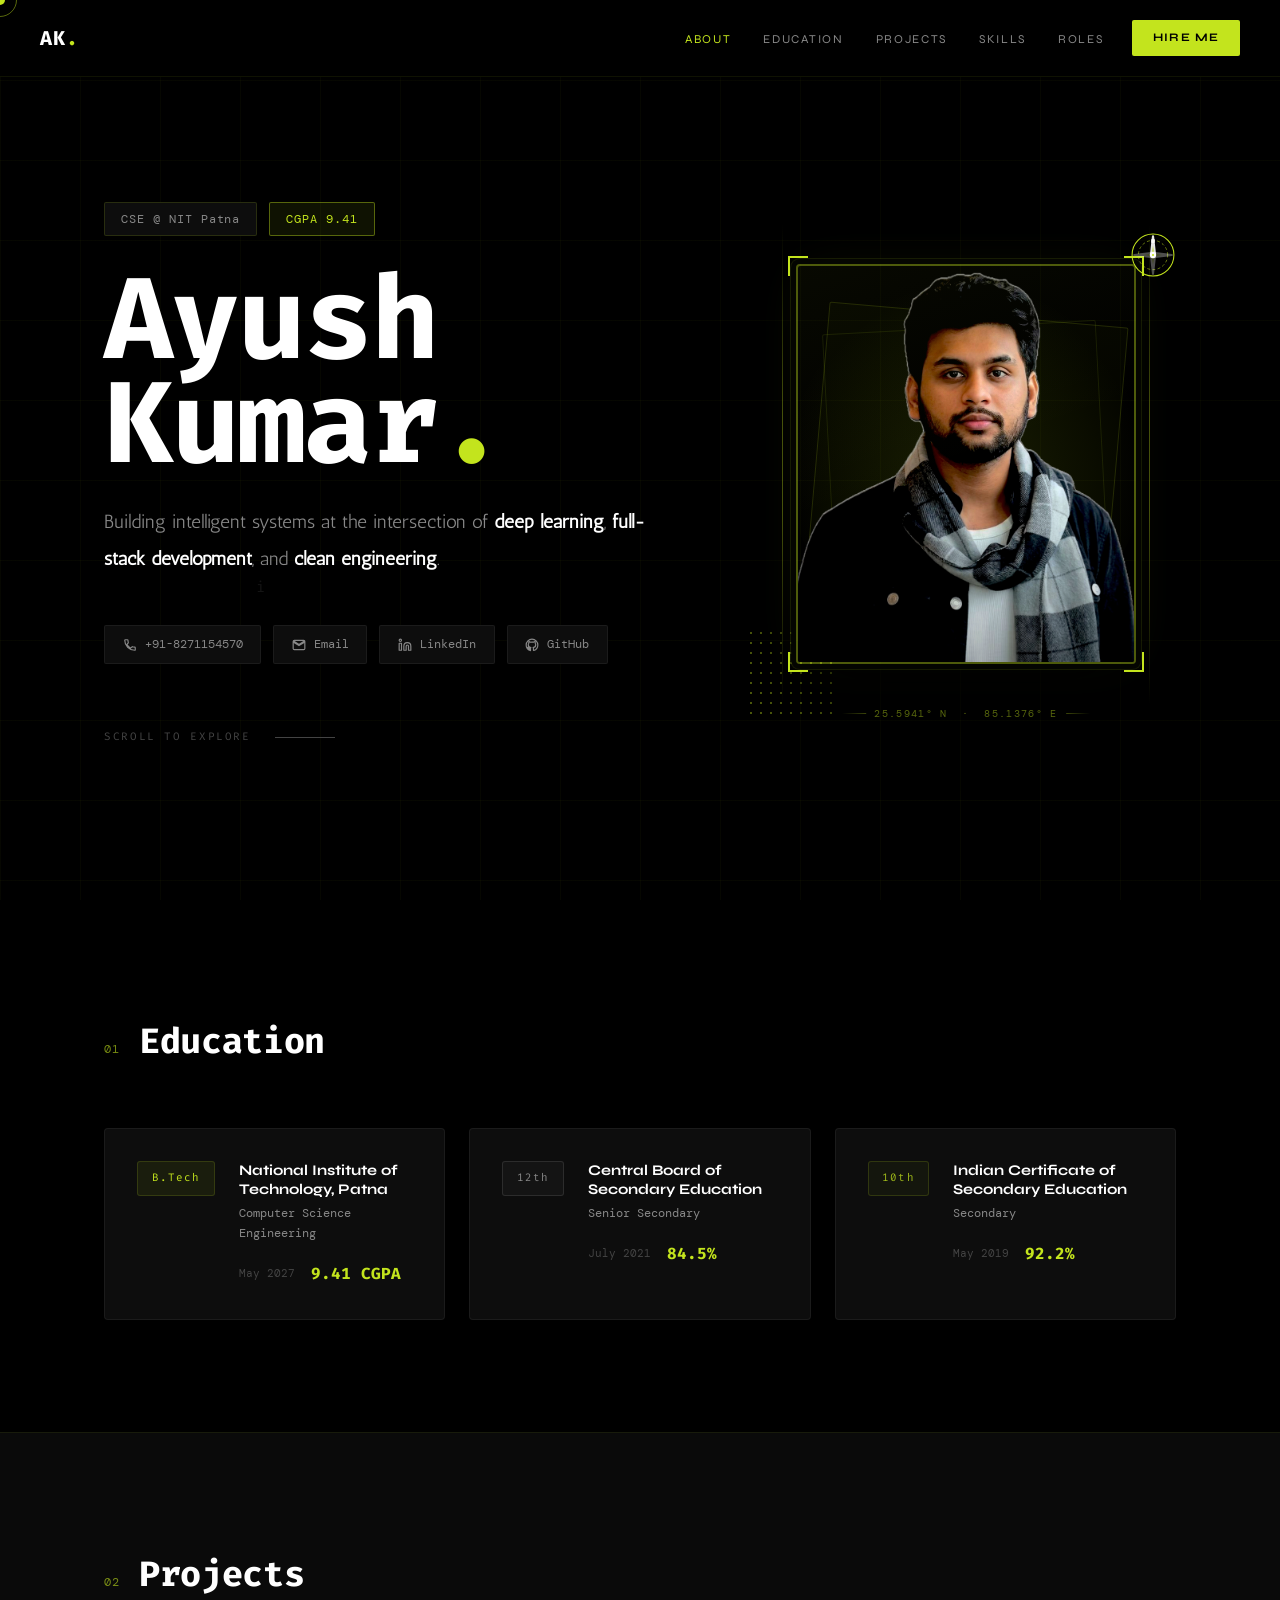
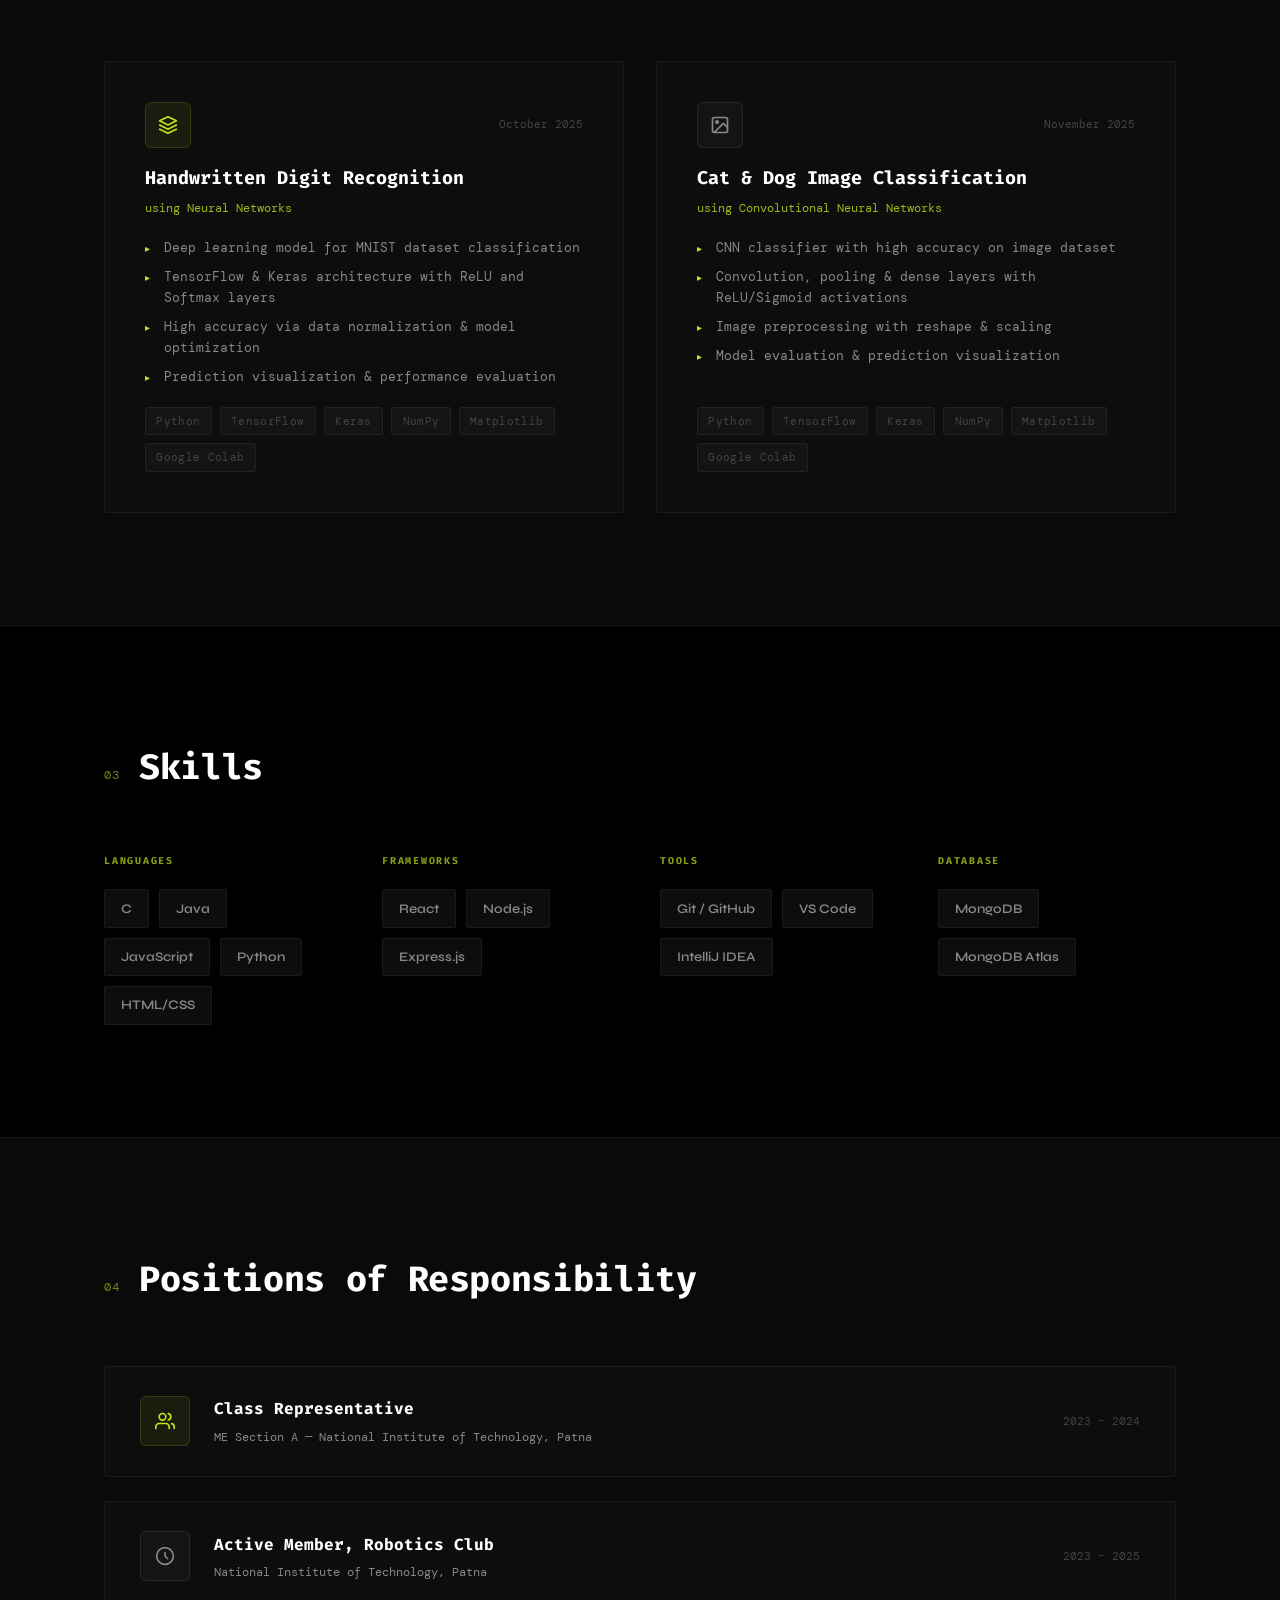
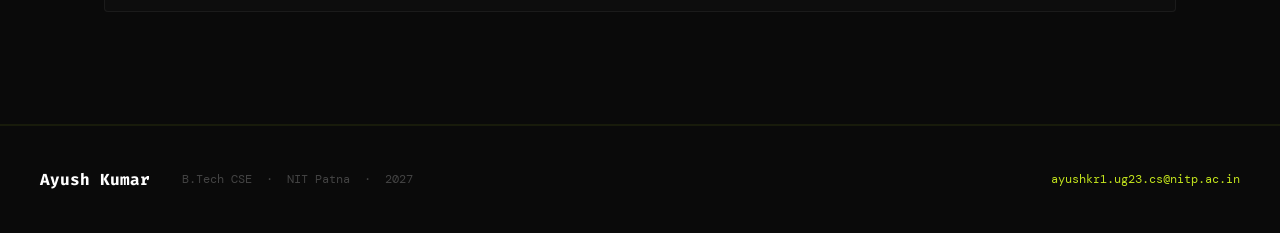
==== commit bb4e73e0: "Changed the theme" ====
--- a/index.html
+++ b/index.html
@@ -7,597 +7,7 @@
   <link rel="stylesheet" href="style.css" />
   <link rel="preconnect" href="https://fonts.googleapis.com" />
   <link rel="preconnect" href="https://fonts.gstatic.com" crossorigin />
-  <link href="https://fonts.googleapis.com/css2?family=Cinzel:wght@400;600;700&family=Crimson+Text:ital,wght@0,400;0,600;1,400&family=Syne:wght@400;600;700;800&family=DM+Mono:wght@300;400&display=swap" rel="stylesheet" />
-  <style>
-    /* ── MAP / PARCHMENT THEME VARIABLES ── */
-    :root {
-      --map-bg:    #d4b896;
-      --map-dark:  #4a3520;
-      --map-ink:   #2d1f0e;
-      --map-red:   #8b2020;
-      --map-gold:  #b8860b;
-      --map-path:  #8b6914;
-      --accent:    #b8860b;
-      --logo-bg:   #e1d8c0;
-      --page-bg:   #1a1208;
-      --page-mid:  #2d1f0e;
-      --page-deep: #0f0b05;
-    }
-
-    /* ── BASE ── */
-    *, *::before, *::after { box-sizing: border-box; margin: 0; padding: 0; }
-    html { scroll-behavior: smooth; }
-    body {
-      background: var(--page-bg);
-      color: #e8d5b0;
-      font-family: 'Crimson Text', Georgia, serif;
-      font-size: 16px;
-      line-height: 1.75;
-      overflow-x: hidden;
-      cursor: none;
-    }
-    a { color: inherit; text-decoration: none; }
-    ul { list-style: none; }
-    svg { fill: none; stroke: currentColor; stroke-width: 2; stroke-linecap: round; stroke-linejoin: round; width: 20px; height: 20px; flex-shrink: 0; }
-
-    /* ── CURSOR ── */
-    .cursor {
-      width: 12px; height: 12px;
-      background: var(--accent);
-      border-radius: 50%;
-      position: fixed; top: 0; left: 0;
-      pointer-events: none; z-index: 9999;
-      transform: translate(-50%, -50%);
-      transition: transform 0.1s ease, width 0.2s ease, height 0.2s ease;
-      mix-blend-mode: difference;
-    }
-    .cursor-trail {
-      width: 36px; height: 36px;
-      border: 1.5px solid rgba(184,134,11,0.4);
-      border-radius: 50%;
-      position: fixed; top: 0; left: 0;
-      pointer-events: none; z-index: 9998;
-      transform: translate(-50%, -50%);
-      transition: transform 0.18s ease, opacity 0.2s ease;
-    }
-    body:has(a:hover) .cursor,
-    body:has(button:hover) .cursor { width: 24px; height: 24px; }
-
-    /* ── BACKGROUND: faint aged-paper texture via gradient ── */
-    .bg-grid {
-      position: fixed; inset: 0; z-index: 0; pointer-events: none;
-      background-image:
-        radial-gradient(ellipse 80% 60% at 50% 0%, rgba(184,134,11,0.06) 0%, transparent 65%),
-        linear-gradient(rgba(74,53,32,0.04) 1px, transparent 1px),
-        linear-gradient(90deg, rgba(74,53,32,0.04) 1px, transparent 1px);
-      background-size: auto, 72px 72px, 72px 72px;
-    }
-
-    /* ── NAVBAR ── */
-    .navbar {
-      position: fixed; top: 0; left: 0; right: 0; z-index: 100;
-      display: flex; align-items: center;
-      padding: 1.1rem 2.5rem;
-      background: rgba(26,18,8,0.93);
-      backdrop-filter: blur(14px);
-      border-bottom: 1px solid rgba(184,134,11,0.2);
-      transition: padding 0.3s ease;
-      gap: 0; /* we use margin-right: auto on logo to push links left, then explicit gap on links */
-    }
-    .navbar.scrolled { padding: 0.7rem 2.5rem; }
-
-    .nav-logo {
-      font-family: 'Syne', sans-serif; font-weight: 800; font-size: 1.35rem;
-      color: #e8d5b0; letter-spacing: 0.05em;
-      margin-right: auto; /* pushes everything else to the right */
-    }
-    .dot { color: var(--accent); }
-
-    .nav-links {
-      display: flex;
-      gap: 2rem;
-      /* space between last link and Hire Me button */
-      margin-right: 1.8rem;
-    }
-    .nav-link {
-      font-family: 'Syne', sans-serif; font-size: 0.8rem;
-      letter-spacing: 0.12em; text-transform: uppercase;
-      color: #a09070;
-      transition: color 0.2s;
-      position: relative;
-    }
-    .nav-link::after {
-      content: '';
-      position: absolute; bottom: -4px; left: 0;
-      width: 0; height: 1.5px;
-      background: var(--accent);
-      transition: width 0.25s ease;
-    }
-    .nav-link:hover,
-    .nav-link.active-nav { color: var(--accent); }
-    .nav-link:hover::after { width: 100%; }
-
-    .nav-cta {
-      font-family: 'Syne', sans-serif; font-size: 0.75rem;
-      letter-spacing: 0.1em; text-transform: uppercase;
-      color: var(--map-ink); background: var(--accent);
-      padding: 0.5rem 1.25rem; font-weight: 700;
-      transition: opacity 0.2s, transform 0.2s;
-      border-radius: 2px;
-      white-space: nowrap;
-    }
-    .nav-cta:hover { opacity: 0.88; transform: translateY(-1px); }
-
-    .hamburger {
-      display: none; flex-direction: column; gap: 5px;
-      background: none; border: none; cursor: none; padding: 4px;
-    }
-    .hamburger span {
-      display: block; width: 24px; height: 2px;
-      background: #e8d5b0; border-radius: 2px;
-      transition: transform 0.3s ease, opacity 0.3s ease;
-    }
-
-    /* ── MOBILE MENU ── */
-    .mobile-menu {
-      position: fixed; inset: 0; z-index: 99;
-      background: rgba(26,18,8,0.97);
-      display: flex; align-items: center; justify-content: center;
-      opacity: 0; pointer-events: none;
-      transition: opacity 0.3s ease;
-    }
-    .mobile-menu.open { opacity: 1; pointer-events: all; }
-    .mobile-menu ul { display: flex; flex-direction: column; gap: 2rem; text-align: center; }
-    .mob-link {
-      font-family: 'Cinzel', serif; font-size: 1.8rem; font-weight: 700;
-      color: #9a8060; transition: color 0.2s;
-    }
-    .mob-link:hover { color: var(--accent); }
-
-    /* ── MAIN ── */
-    main { position: relative; z-index: 1; }
-
-    /* ── ORNAMENT ── */
-    .ornament { display: flex; align-items: center; justify-content: center; gap: 1rem; margin: 1.5rem 0; }
-    .ornament-line { flex: 1; max-width: 200px; height: 1px; background: linear-gradient(90deg, transparent, var(--map-gold), transparent); }
-    .ornament-diamond { width: 10px; height: 10px; background: var(--map-gold); transform: rotate(45deg); flex-shrink: 0; }
-
-    /* ── HERO ── */
-    .hero {
-      min-height: 100vh;
-      display: flex; flex-direction: row; align-items: center;
-      justify-content: space-between; gap: 4rem;
-      padding: 9rem 4rem 6rem;
-      max-width: 1200px; margin: 0 auto;
-      position: relative;
-    }
-    .hero-content {
-      flex: 1; min-width: 0;
-      display: flex; flex-direction: column; justify-content: center;
-    }
-
-    /* ── PROFILE VISUAL ── */
-    .hero-visual {
-      flex: 0 0 420px;
-      position: relative;
-      display: flex; align-items: center; justify-content: center;
-      /* extra padding so overflow elements don't get clipped by parent flex */
-      padding: 40px 30px 60px 30px;
-    }
-
-    /* outer decorative rotated square — stays at original size, image busts out */
-    .profile-frame-outer {
-      position: absolute;
-      width: 300px; height: 300px;
-      border: 1.5px solid rgba(184,134,11,0.35);
-      transform: rotate(6deg);
-      border-radius: 2px;
-      /* subtle fill so frame feels "solid" behind the overflow */
-      background: rgba(74,53,32,0.18);
-      z-index: 1;
-    }
-    /* inner accent square */
-    .profile-frame-inner {
-      position: absolute;
-      width: 274px; height: 274px;
-      border: 1px solid rgba(184,134,11,0.2);
-      transform: rotate(-3deg);
-      border-radius: 2px;
-      z-index: 1;
-    }
-
-    /* glow behind image — scaled up to match larger photo */
-    .profile-glow {
-      position: absolute;
-      width: 360px; height: 360px;
-      background: radial-gradient(ellipse at 50% 55%,
-        rgba(184,134,11,0.22) 0%,
-        rgba(184,134,11,0.06) 50%,
-        transparent 72%);
-      border-radius: 50%;
-      z-index: 0;
-    }
-
-    /* ── THE PHOTO: bigger than the frames so it "breaks out" ── */
-    .profile-img-wrap {
-      position: relative;
-      z-index: 3;                     /* above the frame squares */
-      width: 340px;                   /* wider than frame-outer (300px) */
-      height: 400px;                  /* taller — spills top & bottom */
-      border-radius: 4px;
-      overflow: visible;              /* critical: let shadow/glow escape */
-      /* clip the image itself but let decorative children overflow */
-      clip-path: none;
-    }
-
-    /* separate inner element clips the actual <img> */
-    .profile-img-wrap .profile-img-clip {
-      position: absolute; inset: 0;
-      border-radius: 4px;
-      overflow: hidden;
-      border: 2px solid rgba(184,134,11,0.55);
-      box-shadow:
-        0 0 0 5px rgba(74,53,32,0.6),
-        0 0 0 6px rgba(184,134,11,0.2),
-        0 32px 80px rgba(0,0,0,0.65),
-        0 0 60px rgba(184,134,11,0.12);
-    }
-
-    .profile-img-wrap img {
-      width: 100%; height: 100%;
-      object-fit: cover; object-position: top center;
-      filter: sepia(10%) contrast(1.06) brightness(0.98);
-      display: block;
-    }
-
-    /* parchment overlay on photo */
-    .profile-img-wrap .profile-img-clip::after {
-      content: '';
-      position: absolute; inset: 0;
-      background:
-        linear-gradient(160deg, rgba(184,134,11,0.06) 0%, transparent 50%),
-        linear-gradient(to bottom, transparent 65%, rgba(15,11,5,0.4) 100%);
-      pointer-events: none;
-    }
-
-    /* corner ornaments — now positioned relative to the larger wrap */
-    .profile-corner {
-      position: absolute; z-index: 5;
-      width: 22px; height: 22px;
-    }
-    .profile-corner::before,
-    .profile-corner::after {
-      content: ''; position: absolute; background: var(--map-gold);
-    }
-    .profile-corner::before { width: 100%; height: 2px; top: 0; left: 0; }
-    .profile-corner::after  { width: 2px; height: 100%; top: 0; left: 0; }
-    /* offset outside the image border to "bracket" the photo */
-    .profile-corner.tl { top: -10px;    left: -10px; }
-    .profile-corner.tr { top: -10px;    right: -10px;  transform: scaleX(-1); }
-    .profile-corner.bl { bottom: -10px; left: -10px;   transform: scaleY(-1); }
-    .profile-corner.br { bottom: -10px; right: -10px;  transform: scale(-1); }
-
-    /* thin "frame breach" lines — visual cue that image is escaping */
-    .profile-breach-line {
-      position: absolute; z-index: 2;
-      background: linear-gradient(to bottom,
-        transparent 0%,
-        rgba(184,134,11,0.5) 40%,
-        rgba(184,134,11,0.5) 60%,
-        transparent 100%);
-    }
-    .profile-breach-line.left  { width: 1px; height: 120%; left: -16px;  top: -10%; }
-    .profile-breach-line.right { width: 1px; height: 120%; right: -16px; top: -10%; }
-
-    /* coordinate label below photo */
-    .profile-coords {
-      position: absolute; bottom: 2px; left: 50%;
-      transform: translateX(-50%);
-      font-family: 'DM Mono', monospace; font-size: 0.62rem;
-      color: rgba(160,144,112,0.65); letter-spacing: 0.14em;
-      text-transform: uppercase; white-space: nowrap;
-      display: flex; align-items: center; gap: 0.5rem;
-      z-index: 6;
-    }
-    .profile-coords::before,
-    .profile-coords::after {
-      content: ''; display: block;
-      width: 28px; height: 1px;
-      background: linear-gradient(90deg, transparent, rgba(184,134,11,0.4));
-    }
-    .profile-coords::after { transform: scaleX(-1); }
-
-    /* small compass rose top-right of visual */
-    .profile-compass {
-      position: absolute; top: 8px; right: 0px; z-index: 6;
-      width: 48px; height: 48px;
-      opacity: 0.6;
-    }
-
-    /* dot-grid accent bottom-left */
-    .profile-dots {
-      position: absolute; bottom: 8px; left: -10px; z-index: 1;
-      width: 88px; height: 88px;
-      background-image: radial-gradient(circle, rgba(184,134,11,0.5) 1px, transparent 1px);
-      background-size: 10px 10px;
-      opacity: 0.55;
-    }
-
-    .hero-eyebrow { display: flex; gap: 0.75rem; margin-bottom: 2rem; flex-wrap: wrap; }
-    .badge {
-      font-family: 'DM Mono', monospace; font-size: 0.78rem; letter-spacing: 0.08em;
-      padding: 0.4rem 1rem;
-      border: 1px solid rgba(184,134,11,0.35);
-      border-radius: 2px;
-      color: #a09070;
-      background: rgba(74,53,32,0.3);
-    }
-    .badge-alt {
-      border-color: rgba(184,134,11,0.35);
-      color: var(--accent);
-      background: rgba(184,134,11,0.06);
-    }
-    .hero-name {
-      font-family: 'Cinzel', serif;
-      font-size: clamp(3.5rem, 10vw, 8.5rem);
-      font-weight: 700; line-height: 0.92;
-      letter-spacing: 0.04em; color: #e8d5b0;
-      margin-bottom: 1.8rem;
-      text-shadow: 0 2px 30px rgba(184,134,11,0.25);
-    }
-    .hero-name .line { display: block; }
-    .hero-name .accent { color: var(--map-gold); }
-    .hero-tagline {
-      font-family: 'Crimson Text', serif;
-      font-size: clamp(1.05rem, 2vw, 1.3rem);
-      color: #9a8060; max-width: 580px;
-      line-height: 1.85; margin-bottom: 3rem; font-style: italic;
-    }
-    .hero-tagline em { color: #e8d5b0; font-style: normal; font-weight: 600; }
-
-    .hero-contact { display: flex; flex-wrap: wrap; gap: 0.75rem; margin-bottom: 4rem; }
-    .contact-pill {
-      display: flex; align-items: center; gap: 0.55rem;
-      font-family: 'DM Mono', monospace; font-size: 0.78rem;
-      padding: 0.55rem 1.2rem;
-      background: rgba(74,53,32,0.4);
-      border: 1px solid rgba(184,134,11,0.25);
-      border-radius: 2px; color: #a09070;
-      transition: all 0.2s ease;
-    }
-    .contact-pill svg { width: 15px; height: 15px; }
-    .contact-pill:hover {
-      background: rgba(74,53,32,0.65);
-      border-color: rgba(184,134,11,0.55);
-      color: #e8d5b0;
-      transform: translateY(-2px);
-    }
-    .hero-scroll { display: flex; align-items: center; gap: 1.5rem; }
-    .hero-scroll span {
-      font-family: 'Cinzel', serif; font-size: 0.7rem;
-      color: #6a5a40; letter-spacing: 0.15em; text-transform: uppercase;
-    }
-    .scroll-line {
-      width: 60px; height: 1px; background: #4a3520;
-      position: relative; overflow: hidden;
-    }
-    .scroll-line::after {
-      content: '';
-      position: absolute; top: 0; left: -100%;
-      width: 100%; height: 100%;
-      background: var(--map-gold);
-      animation: scan 2.2s ease-in-out infinite;
-    }
-    @keyframes scan { 0%,100% { left: -100%; } 50% { left: 100%; } }
-
-    /* ── SECTION COMMON ── */
-    .section { padding: 7rem 4rem; max-width: 1200px; margin: 0 auto; }
-    .section--dark {
-      max-width: 100%;
-      background: var(--page-deep);
-      border-top: 1px solid rgba(184,134,11,0.12);
-      border-bottom: 1px solid rgba(184,134,11,0.12);
-      padding: 7rem calc((100vw - 1200px) / 2 + 4rem);
-    }
-    .section-header { display: flex; align-items: baseline; gap: 1.2rem; margin-bottom: 3.5rem; }
-    .section-num {
-      font-family: 'DM Mono', monospace; font-size: 0.78rem;
-      color: var(--map-gold); opacity: 0.7; letter-spacing: 0.08em;
-    }
-    .section-title {
-      font-family: 'Cinzel', serif; font-size: clamp(1.6rem, 3vw, 2.4rem);
-      font-weight: 700; letter-spacing: 0.08em; color: #e8d5b0;
-      text-shadow: 0 1px 10px rgba(184,134,11,0.2);
-    }
-
-    /* ── EDUCATION CARDS ── */
-    .edu-grid { display: grid; grid-template-columns: repeat(auto-fit, minmax(280px, 1fr)); gap: 1.5rem; }
-    .edu-card {
-      background: rgba(74,53,32,0.35);
-      border: 1px solid rgba(184,134,11,0.2);
-      border-radius: 4px; padding: 2rem;
-      display: flex; gap: 1.5rem; align-items: flex-start;
-      transition: transform 0.3s ease, border-color 0.3s ease, box-shadow 0.3s ease;
-    }
-    .edu-card:hover {
-      transform: translateY(-5px);
-      border-color: rgba(184,134,11,0.5);
-      box-shadow: 0 14px 36px rgba(0,0,0,0.4);
-    }
-    .edu-badge {
-      font-family: 'Cinzel', serif; font-size: 0.7rem; letter-spacing: 0.1em;
-      padding: 0.5rem 0.85rem;
-      background: rgba(184,134,11,0.15); border: 1px solid rgba(184,134,11,0.35);
-      border-radius: 3px; color: var(--map-gold);
-      white-space: nowrap; flex-shrink: 0;
-    }
-    .edu-badge--secondary { background: rgba(139,32,32,0.12); border-color: rgba(139,32,32,0.3); color: #c06060; }
-    .edu-badge--tertiary  { background: rgba(184,134,11,0.08); border-color: rgba(184,134,11,0.25); color: var(--accent); }
-    .edu-body h3 {
-      font-family: 'Cinzel', serif; font-size: 0.95rem; font-weight: 700;
-      color: #e8d5b0; margin-bottom: 0.3rem; line-height: 1.3;
-    }
-    .edu-degree { font-family: 'DM Mono', monospace; font-size: 0.75rem; color: #9a8060; margin-bottom: 1rem; }
-    .edu-meta { display: flex; gap: 1rem; align-items: center; }
-    .edu-year  { font-family: 'DM Mono', monospace; font-size: 0.72rem; color: #6a5a40; }
-    .edu-score { font-family: 'Cinzel', serif; font-size: 1.05rem; font-weight: 700; color: var(--accent); }
-
-    /* ── PROJECTS ── */
-    .projects-grid { display: grid; grid-template-columns: repeat(auto-fit, minmax(340px, 1fr)); gap: 2rem; }
-    .project-card {
-      background: rgba(74,53,32,0.25);
-      border: 1px solid rgba(184,134,11,0.18);
-      border-radius: 4px; padding: 2.5rem;
-      display: flex; flex-direction: column; gap: 1.2rem;
-      position: relative; overflow: hidden;
-      transition: transform 0.3s ease, border-color 0.3s ease;
-    }
-    .project-card::before {
-      content: '';
-      position: absolute; top: 0; left: 0; right: 0; height: 2px;
-      background: linear-gradient(90deg, var(--map-gold), var(--accent));
-      transform: scaleX(0); transform-origin: left;
-      transition: transform 0.4s ease;
-    }
-    .project-card:hover::before { transform: scaleX(1); }
-    .project-card:hover {
-      transform: translateY(-6px);
-      border-color: rgba(184,134,11,0.4);
-      box-shadow: 0 16px 40px rgba(0,0,0,0.45);
-    }
-    .project-top { display: flex; align-items: center; justify-content: space-between; }
-    .project-icon {
-      width: 48px; height: 48px;
-      background: rgba(184,134,11,0.1); border: 1px solid rgba(184,134,11,0.25);
-      border-radius: 6px; display: flex; align-items: center; justify-content: center;
-      color: var(--map-gold);
-    }
-    .project-icon--alt { background: rgba(184,134,11,0.07); border-color: rgba(184,134,11,0.2); color: var(--accent); }
-    .project-icon svg { width: 22px; height: 22px; }
-    .project-date { font-family: 'DM Mono', monospace; font-size: 0.72rem; color: #6a5a40; }
-    .project-title { font-family: 'Cinzel', serif; font-size: 1.25rem; font-weight: 700; line-height: 1.25; color: #e8d5b0; }
-    .project-subtitle { font-family: 'DM Mono', monospace; font-size: 0.78rem; color: var(--map-gold); margin-top: -0.7rem; }
-    .project-points { display: flex; flex-direction: column; gap: 0.5rem; }
-    .project-points li {
-      font-family: 'Crimson Text', serif; font-size: 0.95rem;
-      color: #9a8060; padding-left: 1.2rem; position: relative; line-height: 1.55;
-    }
-    .project-points li::before { content: '◆'; position: absolute; left: 0; color: var(--map-gold); font-size: 0.55rem; top: 6px; }
-    .project-tools { display: flex; flex-wrap: wrap; gap: 0.5rem; margin-top: auto; }
-    .project-tools span {
-      font-family: 'DM Mono', monospace; font-size: 0.7rem; letter-spacing: 0.03em;
-      padding: 0.28rem 0.7rem;
-      background: rgba(74,53,32,0.5); border: 1px solid rgba(184,134,11,0.18);
-      border-radius: 3px; color: #7a6a50;
-      transition: border-color 0.2s, color 0.2s;
-    }
-    .project-card:hover .project-tools span { border-color: rgba(184,134,11,0.35); color: #a09070; }
-
-    /* ── SKILLS ── */
-    .skills-layout { display: grid; grid-template-columns: repeat(auto-fit, minmax(220px, 1fr)); gap: 2.5rem; }
-    .skill-group-label {
-      font-family: 'Cinzel', serif; font-size: 0.65rem; letter-spacing: 0.18em;
-      text-transform: uppercase; color: var(--map-path); margin-bottom: 1.2rem;
-    }
-    .skill-tags { display: flex; flex-wrap: wrap; gap: 0.6rem; }
-    .skill-tag {
-      font-family: 'Syne', sans-serif; font-size: 0.85rem; font-weight: 600;
-      padding: 0.5rem 1.1rem;
-      background: rgba(74,53,32,0.35); border: 1px solid rgba(184,134,11,0.22);
-      border-radius: 2px; color: #c0a878;
-      transition: all 0.2s ease; cursor: default;
-    }
-    .skill-tag:hover {
-      background: rgba(74,53,32,0.6);
-      border-color: rgba(184,134,11,0.55);
-      color: #e8d5b0;
-      transform: translateY(-2px);
-    }
-    /* keep alt colours subtle */
-    .skill-tag--alt:hover     { border-color: rgba(184,134,11,0.4); color: var(--accent); }
-    .skill-tag--tertiary:hover { border-color: rgba(139,32,32,0.5); color: #c06060; }
-    .skill-tag--db:hover       { border-color: rgba(184,134,11,0.6); color: var(--map-gold); }
-
-    /* ── ROLES ── */
-    .roles-list { display: flex; flex-direction: column; gap: 1.5rem; }
-    .role-item {
-      display: flex; align-items: center; gap: 1.5rem;
-      background: rgba(74,53,32,0.25);
-      border: 1px solid rgba(184,134,11,0.18);
-      border-radius: 4px; padding: 1.8rem 2.2rem;
-      transition: all 0.3s ease;
-    }
-    .role-item:hover {
-      border-color: rgba(184,134,11,0.45);
-      transform: translateX(6px);
-      box-shadow: -4px 0 0 var(--map-gold);
-    }
-    .role-icon {
-      width: 52px; height: 52px; flex-shrink: 0;
-      background: rgba(184,134,11,0.1); border: 1px solid rgba(184,134,11,0.25);
-      border-radius: 6px; display: flex; align-items: center; justify-content: center;
-      color: var(--map-gold);
-    }
-    .role-icon--alt { background: rgba(139,32,32,0.08); border-color: rgba(139,32,32,0.2); color: #c06060; }
-    .role-icon svg { width: 22px; height: 22px; }
-    .role-body { flex: 1; }
-    .role-body h3 { font-family: 'Cinzel', serif; font-size: 1.05rem; font-weight: 700; color: #e8d5b0; margin-bottom: 0.25rem; }
-    .role-body p  { font-family: 'DM Mono', monospace; font-size: 0.78rem; color: #9a8060; }
-    .role-date    { font-family: 'DM Mono', monospace; font-size: 0.72rem; color: #6a5a40; white-space: nowrap; }
-
-    /* ── FOOTER ── */
-    .footer {
-      background: var(--page-deep);
-      border-top: 1px solid rgba(184,134,11,0.15);
-      padding: 2.5rem 2.5rem;
-      position: relative; z-index: 1;
-    }
-    .footer-inner {
-      max-width: 1200px; margin: 0 auto;
-      display: flex; align-items: center; gap: 2rem; flex-wrap: wrap;
-    }
-    .footer-name  { font-family: 'Cinzel', serif; font-size: 1.05rem; font-weight: 700; color: #e8d5b0; }
-    .footer-line  { font-family: 'DM Mono', monospace; font-size: 0.75rem; color: #7a6a50; }
-    .footer-email { font-family: 'DM Mono', monospace; font-size: 0.75rem; color: var(--map-gold); margin-left: auto; }
-    .footer-email:hover { text-decoration: underline; }
-
-    /* ── REVEAL ANIMATION ── */
-    .reveal {
-      opacity: 0; transform: translateY(28px);
-      transition: opacity 0.7s ease, transform 0.7s ease;
-    }
-    .reveal.visible { opacity: 1; transform: translateY(0); }
-
-    /* ── RESPONSIVE ── */
-    @media (max-width: 900px) {
-      .navbar { padding: 1rem 1.5rem; }
-      .nav-links, .nav-cta { display: none; }
-      .hamburger { display: flex; }
-      .hero { flex-direction: column-reverse; padding: 7rem 1.5rem 4rem; gap: 3rem; align-items: flex-start; }
-      .hero-visual { flex: 0 0 auto; width: 100%; display: flex; justify-content: center; padding: 40px 30px 60px; }
-      .profile-img-wrap { width: 280px; height: 340px; }
-      .profile-frame-outer { width: 240px; height: 240px; }
-      .profile-frame-inner { width: 218px; height: 218px; }
-      .section { padding: 5rem 1.5rem; }
-      .section--dark { padding: 5rem 1.5rem; }
-      .footer { padding: 1.8rem 1.5rem; }
-      .footer-inner { flex-direction: column; align-items: flex-start; gap: 0.4rem; }
-      .footer-email { margin-left: 0; }
-      .role-item { flex-wrap: wrap; gap: 1rem; }
-      .role-date { width: 100%; }
-    }
-    @media (max-width: 600px) {
-      .edu-card { flex-direction: column; }
-      .projects-grid { grid-template-columns: 1fr; }
-      .skills-layout { grid-template-columns: 1fr 1fr; }
-    }
-
-    /* ── SCROLLBAR ── */
-    ::-webkit-scrollbar { width: 5px; }
-    ::-webkit-scrollbar-track { background: var(--page-bg); }
-    ::-webkit-scrollbar-thumb { background: rgba(184,134,11,0.3); border-radius: 3px; }
-    ::-webkit-scrollbar-thumb:hover { background: rgba(184,134,11,0.55); }
-  </style>
+  <link href="https://fonts.googleapis.com/css2?family=Fira+Code:wght@300;400;500;600;700&family=Syne:wght@400;600;700;800&family=Antic&family=DM+Mono:wght@300;400;500&display=swap" rel="stylesheet" />
 </head>
 <body>
 
@@ -609,10 +19,10 @@
   <nav class="navbar" id="navbar">
     <div class="nav-logo">AK<span class="dot">.</span></div>
     <ul class="nav-links">
-      <li><a href="#about"           class="nav-link">About</a></li>
-      <li><a href="education.html"   class="nav-link">Education</a></li>
-      <li><a href="#projects"        class="nav-link">Projects</a></li>
-      <li><a href="#skills"          class="nav-link">Skills</a></li>
+      <li><a href="#about"            class="nav-link">About</a></li>
+      <li><a href="education.html"    class="nav-link">Education</a></li>
+      <li><a href="#projects"         class="nav-link">Projects</a></li>
+      <li><a href="#skills"           class="nav-link">Skills</a></li>
       <li><a href="#responsibilities" class="nav-link">Roles</a></li>
     </ul>
     <a href="mailto:ayushkr1.ug23.cs@nitp.ac.in" class="nav-cta">Hire Me</a>
@@ -676,40 +86,32 @@
 
       <!-- RIGHT: profile photo -->
       <div class="hero-visual reveal">
-        <!-- rotating frame squares -->
         <div class="profile-frame-outer"></div>
         <div class="profile-frame-inner"></div>
-        <!-- dot-grid decoration -->
         <div class="profile-dots"></div>
-        <!-- ambient glow -->
         <div class="profile-glow"></div>
-        <!-- photo -->
         <div class="profile-img-wrap">
-          <!-- clip wrapper keeps image tidy while outer div overflows frames -->
           <div class="profile-img-clip">
             <img src="resources/profile.png" alt="Ayush Kumar" />
           </div>
-          <!-- vertical breach lines showing image "escapes" the frame -->
           <div class="profile-breach-line left"></div>
           <div class="profile-breach-line right"></div>
-          <!-- corner ornaments -->
           <div class="profile-corner tl"></div>
           <div class="profile-corner tr"></div>
           <div class="profile-corner bl"></div>
           <div class="profile-corner br"></div>
         </div>
-        <!-- compass SVG top-right -->
+        <!-- Compass SVG -->
         <svg class="profile-compass" viewBox="0 0 44 44" fill="none" xmlns="http://www.w3.org/2000/svg">
-          <circle cx="22" cy="22" r="20" stroke="#b8860b" stroke-width="1"/>
-          <circle cx="22" cy="22" r="14" stroke="#b8860b" stroke-width="0.5" stroke-dasharray="2 3"/>
-          <polygon points="22,4 24,22 22,20 20,22" fill="#b8860b" opacity="0.9"/>
-          <polygon points="22,40 24,22 22,24 20,22" fill="#b8860b" opacity="0.35"/>
-          <polygon points="4,22 22,20 20,22 22,24" fill="#b8860b" opacity="0.35"/>
-          <polygon points="40,22 22,20 24,22 22,24" fill="#b8860b" opacity="0.35"/>
-          <circle cx="22" cy="22" r="2" fill="#b8860b"/>
-          <text x="22" y="10" text-anchor="middle" fill="#b8860b" font-size="4" font-family="serif" opacity="0.8">N</text>
+          <circle cx="22" cy="22" r="20" stroke="#C3E41D" stroke-width="1"/>
+          <circle cx="22" cy="22" r="14" stroke="#C3E41D" stroke-width="0.5" stroke-dasharray="2 3"/>
+          <polygon points="22,4 24,22 22,20 20,22" fill="#C3E41D" opacity="0.9"/>
+          <polygon points="22,40 24,22 22,24 20,22" fill="#C3E41D" opacity="0.3"/>
+          <polygon points="4,22 22,20 20,22 22,24"  fill="#C3E41D" opacity="0.3"/>
+          <polygon points="40,22 22,20 24,22 22,24" fill="#C3E41D" opacity="0.3"/>
+          <circle cx="22" cy="22" r="2" fill="#C3E41D"/>
+          <text x="22" y="10" text-anchor="middle" fill="#C3E41D" font-size="4" font-family="monospace" opacity="0.8">N</text>
         </svg>
-        <!-- coordinates label -->
         <div class="profile-coords">25.5941° N &nbsp;·&nbsp; 85.1376° E</div>
       </div>
 
--- a/style.css
+++ b/style.css
@@ -1,31 +1,33 @@
-/* ===== CSS VARIABLES ===== */
+/* ============================================================
+   style.css — Ayush Kumar Portfolio · Neon-Lime / Dark Theme
+   ============================================================ */
+
+@import url('https://fonts.googleapis.com/css2?family=Fira+Code:wght@300;400;500;600;700&family=Syne:wght@400;600;700;800&family=Antic&family=DM+Mono:wght@300;400;500&display=swap');
+
+/* ── THEME VARIABLES ── */
 :root {
-  --bg: #0a0a0f;
-  --bg-dark: #050508;
-  --surface: #12121a;
-  --surface-2: #1a1a26;
-  --border: rgba(255,255,255,0.07);
-  --text: #e8e8f0;
-  --text-muted: #7070a0;
-  --text-dim: #404060;
-  --accent: #b8860b;
-  --accent-2: #7b5cff;
-  --accent-3: #ff5c8a;
-  --accent-warm: #ffb347;
-  --font-display: 'Syne', sans-serif;
-  --font-body: 'Lora', serif;
-  --font-mono: 'DM Mono', monospace;
-  --radius: 12px;
-  --radius-lg: 20px;
-}
-
-/* ===== RESET ===== */
+  --bg:          #000000;
+  --bg-mid:      #0a0a0a;
+  --bg-card:     #0d0d0d;
+  --bg-card-alt: #111111;
+  --accent:      #C3E41D;
+  --accent-dim:  rgba(195, 228, 29, 0.15);
+  --accent-glow: rgba(195, 228, 29, 0.08);
+  --text-primary:   #ffffff;
+  --text-secondary: #888888;
+  --text-muted:     #444444;
+  --border:      rgba(195, 228, 29, 0.15);
+  --border-mid:  rgba(195, 228, 29, 0.08);
+  --border-dim:  rgba(255, 255, 255, 0.06);
+}
+
+/* ── BASE ── */
 *, *::before, *::after { box-sizing: border-box; margin: 0; padding: 0; }
 html { scroll-behavior: smooth; }
 body {
   background: var(--bg);
-  color: var(--text);
-  font-family: var(--font-body);
+  color: var(--text-primary);
+  font-family: 'DM Mono', monospace;
   font-size: 16px;
   line-height: 1.7;
   overflow-x: hidden;
@@ -33,71 +35,67 @@
 }
 a { color: inherit; text-decoration: none; }
 ul { list-style: none; }
-svg { fill: none; stroke: currentColor; stroke-width: 2; stroke-linecap: round; stroke-linejoin: round; width: 20px; height: 20px; flex-shrink: 0; }
-
-/* ===== CUSTOM CURSOR ===== */
+svg { fill: none; stroke: currentColor; stroke-width: 2;
+      stroke-linecap: round; stroke-linejoin: round;
+      width: 20px; height: 20px; flex-shrink: 0; }
+
+/* ── CUSTOM CURSOR ── */
 .cursor {
-  width: 12px; height: 12px;
+  width: 10px; height: 10px;
   background: var(--accent);
   border-radius: 50%;
   position: fixed; top: 0; left: 0;
   pointer-events: none; z-index: 9999;
   transform: translate(-50%, -50%);
-  transition: transform 0.1s ease, width 0.2s ease, height 0.2s ease, background 0.2s ease;
+  transition: width 0.2s ease, height 0.2s ease;
   mix-blend-mode: difference;
 }
 .cursor-trail {
-  width: 36px; height: 36px;
-  border: 1.5px solid rgba(184,134,11,0.4);
+  width: 34px; height: 34px;
+  border: 1.5px solid rgba(195, 228, 29, 0.45);
   border-radius: 50%;
   position: fixed; top: 0; left: 0;
   pointer-events: none; z-index: 9998;
   transform: translate(-50%, -50%);
-  transition: transform 0.18s ease, opacity 0.2s ease;
+  transition: transform 0.18s ease;
 }
 body:has(a:hover) .cursor,
-body:has(button:hover) .cursor { width: 24px; height: 24px; }
-
-/* ===== BACKGROUND GRID ===== */
+body:has(button:hover) .cursor { width: 22px; height: 22px; }
+
+/* ── BACKGROUND GRID ── */
 .bg-grid {
-  position: fixed; inset: 0; z-index: 0;
+  position: fixed; inset: 0; z-index: 0; pointer-events: none;
   background-image:
-    linear-gradient(var(--border) 1px, transparent 1px),
-    linear-gradient(90deg, var(--border) 1px, transparent 1px);
-  background-size: 60px 60px;
-  pointer-events: none;
-}
-.bg-grid::after {
-  content: '';
-  position: absolute; inset: 0;
-  background: radial-gradient(ellipse 70% 60% at 50% 0%, rgba(123,92,255,0.08) 0%, transparent 70%);
-}
-
-/* ===== NAVBAR ===== */
+    linear-gradient(rgba(195, 228, 29, 0.03) 1px, transparent 1px),
+    linear-gradient(90deg, rgba(195, 228, 29, 0.03) 1px, transparent 1px);
+  background-size: 80px 80px;
+}
+
+/* ── NAVBAR ── */
 .navbar {
   position: fixed; top: 0; left: 0; right: 0; z-index: 100;
-  display: flex; align-items: center; gap: 2rem;
-  padding: 1.2rem 4rem;
-  background: rgba(10,10,15,0.7);
-  backdrop-filter: blur(20px);
-  border-bottom: 1px solid var(--border);
+  display: flex; align-items: center;
+  padding: 1.25rem 2.5rem;
+  background: rgba(0, 0, 0, 0.88);
+  backdrop-filter: blur(18px);
+  border-bottom: 1px solid var(--border-mid);
   transition: padding 0.3s ease;
 }
-.navbar.scrolled { padding: 0.8rem 4rem; }
+.navbar.scrolled { padding: 0.75rem 2.5rem; }
+
 .nav-logo {
-  font-family: var(--font-display);
-  font-weight: 800; font-size: 1.4rem;
-  letter-spacing: -0.5px;
-  color: var(--text);
+  font-family: 'Fira Code', monospace; font-weight: 700; font-size: 1.25rem;
+  color: var(--text-primary); letter-spacing: 0.05em;
   margin-right: auto;
 }
 .dot { color: var(--accent); }
-.nav-links { display: flex; gap: 2rem; }
+
+.nav-links { display: flex; gap: 2rem; margin-right: 1.8rem; }
 .nav-link {
-  font-family: var(--font-mono);
-  font-size: 0.82rem; letter-spacing: 0.04em;
-  color: var(--text-muted);
-  transition: color 0.2s ease;
+  font-family: 'Syne', sans-serif; font-size: 0.75rem;
+  letter-spacing: 0.14em; text-transform: uppercase;
+  color: var(--text-secondary);
+  transition: color 0.2s;
   position: relative;
 }
 .nav-link::after {
@@ -107,32 +105,34 @@
   background: var(--accent);
   transition: width 0.25s ease;
 }
-.nav-link:hover { color: var(--text); }
+.nav-link:hover,
+.nav-link.active-nav { color: var(--accent); }
 .nav-link:hover::after { width: 100%; }
+
 .nav-cta {
-  font-family: var(--font-display);
-  font-size: 0.85rem; font-weight: 600;
-  padding: 0.55rem 1.4rem;
-  background: var(--accent);
-  color: #0a0a0f;
-  border-radius: 999px;
-  transition: transform 0.2s ease, box-shadow 0.2s ease;
-}
-.nav-cta:hover { transform: translateY(-2px); box-shadow: 0 8px 24px rgba(184,134,11,0.3); }
+  font-family: 'Syne', sans-serif; font-size: 0.72rem;
+  letter-spacing: 0.1em; text-transform: uppercase;
+  color: #000; background: var(--accent);
+  padding: 0.5rem 1.3rem; font-weight: 700;
+  transition: opacity 0.2s, transform 0.2s;
+  border-radius: 2px; white-space: nowrap;
+}
+.nav-cta:hover { opacity: 0.85; transform: translateY(-1px); }
+
 .hamburger {
   display: none; flex-direction: column; gap: 5px;
   background: none; border: none; cursor: none; padding: 4px;
 }
 .hamburger span {
   display: block; width: 24px; height: 2px;
-  background: var(--text); border-radius: 2px;
+  background: var(--text-primary); border-radius: 2px;
   transition: transform 0.3s ease, opacity 0.3s ease;
 }
 
-/* ===== MOBILE MENU ===== */
+/* ── MOBILE MENU ── */
 .mobile-menu {
-  position: fixed; top: 0; left: 0; right: 0; bottom: 0; z-index: 99;
-  background: rgba(10,10,15,0.97);
+  position: fixed; inset: 0; z-index: 99;
+  background: rgba(0, 0, 0, 0.97);
   display: flex; align-items: center; justify-content: center;
   opacity: 0; pointer-events: none;
   transition: opacity 0.3s ease;
@@ -140,93 +140,221 @@
 .mobile-menu.open { opacity: 1; pointer-events: all; }
 .mobile-menu ul { display: flex; flex-direction: column; gap: 2rem; text-align: center; }
 .mob-link {
-  font-family: var(--font-display); font-size: 2rem; font-weight: 700;
-  color: var(--text-muted); transition: color 0.2s ease;
+  font-family: 'Fira Code', monospace; font-size: 1.8rem; font-weight: 700;
+  color: var(--text-secondary); transition: color 0.2s;
 }
 .mob-link:hover { color: var(--accent); }
 
-/* ===== MAIN / SECTIONS ===== */
+/* ── MAIN ── */
 main { position: relative; z-index: 1; }
-.section { padding: 8rem 4rem; max-width: 1200px; margin: 0 auto; }
-.section--dark {
-  max-width: 100%;
-  background: var(--bg-dark);
-  border-top: 1px solid var(--border);
-  border-bottom: 1px solid var(--border);
-  padding: 8rem calc((100vw - 1200px) / 2 + 4rem);
-}
-.section-header { display: flex; align-items: baseline; gap: 1.2rem; margin-bottom: 4rem; }
-.section-num {
-  font-family: var(--font-mono); font-size: 0.82rem;
-  color: var(--accent); opacity: 0.7; letter-spacing: 0.05em;
-}
-.section-title {
-  font-family: var(--font-display); font-size: clamp(1.8rem, 3vw, 2.6rem);
-  font-weight: 800; letter-spacing: -1px; color: var(--text);
-}
-
-/* ===== HERO ===== */
+
+/* ── ORNAMENT ── */
+.ornament { display: flex; align-items: center; justify-content: center; gap: 1rem; margin: 1.5rem 0; }
+.ornament-line { flex: 1; max-width: 200px; height: 1px; background: linear-gradient(90deg, transparent, var(--accent), transparent); opacity: 0.4; }
+.ornament-diamond { width: 8px; height: 8px; background: var(--accent); transform: rotate(45deg); flex-shrink: 0; }
+
+/* ── HERO ── */
 .hero {
   min-height: 100vh;
-  display: flex; flex-direction: column; justify-content: center;
-  padding: 10rem 4rem 6rem;
+  display: flex; flex-direction: row; align-items: center;
+  justify-content: space-between; gap: 4rem;
+  padding: 9rem 4rem 6rem;
   max-width: 1200px; margin: 0 auto;
   position: relative;
 }
-.hero-eyebrow {
-  display: flex; gap: 0.75rem; margin-bottom: 2rem;
-}
+.hero-content {
+  flex: 1; min-width: 0;
+  display: flex; flex-direction: column; justify-content: center;
+}
+
+/* ── PROFILE VISUAL ── */
+.hero-visual {
+  flex: 0 0 420px;
+  position: relative;
+  display: flex; align-items: center; justify-content: center;
+  padding: 40px 30px 60px 30px;
+}
+
+.profile-frame-outer {
+  position: absolute;
+  width: 300px; height: 300px;
+  border: 1.5px solid var(--border);
+  transform: rotate(5deg);
+  border-radius: 2px;
+  background: rgba(195, 228, 29, 0.02);
+  z-index: 1;
+}
+.profile-frame-inner {
+  position: absolute;
+  width: 274px; height: 274px;
+  border: 1px solid rgba(195, 228, 29, 0.1);
+  transform: rotate(-3deg);
+  border-radius: 2px;
+  z-index: 1;
+}
+.profile-glow {
+  position: absolute;
+  width: 360px; height: 360px;
+  background: radial-gradient(ellipse at 50% 55%,
+    rgba(195, 228, 29, 0.12) 0%,
+    rgba(195, 228, 29, 0.04) 50%,
+    transparent 72%);
+  border-radius: 50%;
+  z-index: 0;
+}
+.profile-img-wrap {
+  position: relative;
+  z-index: 3;
+  width: 340px;
+  height: 400px;
+  border-radius: 4px;
+  overflow: visible;
+  clip-path: none;
+}
+.profile-img-wrap .profile-img-clip {
+  position: absolute; inset: 0;
+  border-radius: 4px;
+  overflow: hidden;
+  border: 2px solid rgba(195, 228, 29, 0.4);
+  box-shadow:
+    0 0 0 5px rgba(0, 0, 0, 0.8),
+    0 0 0 6px rgba(195, 228, 29, 0.1),
+    0 32px 80px rgba(0, 0, 0, 0.8),
+    0 0 60px rgba(195, 228, 29, 0.06);
+}
+.profile-img-wrap img {
+  width: 100%; height: 100%;
+  object-fit: cover; object-position: top center;
+  display: block;
+  /* preserve PNG transparency — no filter */
+  background: transparent;
+}
+.profile-img-wrap .profile-img-clip::after {
+  content: '';
+  position: absolute; inset: 0;
+  background:
+    linear-gradient(160deg, rgba(195, 228, 29, 0.04) 0%, transparent 50%),
+    linear-gradient(to bottom, transparent 65%, rgba(0, 0, 0, 0.3) 100%);
+  pointer-events: none;
+}
+
+/* Corner ornaments */
+.profile-corner {
+  position: absolute; z-index: 5;
+  width: 20px; height: 20px;
+}
+.profile-corner::before,
+.profile-corner::after {
+  content: ''; position: absolute; background: var(--accent);
+}
+.profile-corner::before { width: 100%; height: 2px; top: 0; left: 0; }
+.profile-corner::after  { width: 2px; height: 100%; top: 0; left: 0; }
+.profile-corner.tl { top: -8px;    left: -8px; }
+.profile-corner.tr { top: -8px;    right: -8px;  transform: scaleX(-1); }
+.profile-corner.bl { bottom: -8px; left: -8px;   transform: scaleY(-1); }
+.profile-corner.br { bottom: -8px; right: -8px;  transform: scale(-1); }
+
+/* Breach lines */
+.profile-breach-line {
+  position: absolute; z-index: 2;
+  background: linear-gradient(to bottom,
+    transparent 0%,
+    rgba(195, 228, 29, 0.35) 40%,
+    rgba(195, 228, 29, 0.35) 60%,
+    transparent 100%);
+}
+.profile-breach-line.left  { width: 1px; height: 120%; left: -14px;  top: -10%; }
+.profile-breach-line.right { width: 1px; height: 120%; right: -14px; top: -10%; }
+
+.profile-coords {
+  position: absolute; bottom: 2px; left: 50%;
+  transform: translateX(-50%);
+  font-family: 'DM Mono', monospace; font-size: 0.6rem;
+  color: rgba(195, 228, 29, 0.45); letter-spacing: 0.14em;
+  text-transform: uppercase; white-space: nowrap;
+  display: flex; align-items: center; gap: 0.5rem;
+  z-index: 6;
+}
+.profile-coords::before,
+.profile-coords::after {
+  content: ''; display: block;
+  width: 24px; height: 1px;
+  background: linear-gradient(90deg, transparent, rgba(195, 228, 29, 0.3));
+}
+.profile-coords::after { transform: scaleX(-1); }
+
+.profile-compass {
+  position: absolute; top: 8px; right: 0; z-index: 6;
+  width: 46px; height: 46px;
+  opacity: 0.55;
+}
+.profile-dots {
+  position: absolute; bottom: 8px; left: -10px; z-index: 1;
+  width: 88px; height: 88px;
+  background-image: radial-gradient(circle, rgba(195, 228, 29, 0.4) 1px, transparent 1px);
+  background-size: 10px 10px;
+  opacity: 0.5;
+}
+
+/* ── HERO CONTENT ── */
+.hero-eyebrow { display: flex; gap: 0.75rem; margin-bottom: 2rem; flex-wrap: wrap; }
 .badge {
-  font-family: var(--font-mono); font-size: 0.78rem; letter-spacing: 0.05em;
-  padding: 0.4rem 1rem;
+  font-family: 'DM Mono', monospace; font-size: 0.75rem; letter-spacing: 0.08em;
+  padding: 0.38rem 1rem;
   border: 1px solid var(--border);
-  border-radius: 999px;
-  color: var(--text-muted);
-  background: var(--surface);
+  border-radius: 2px;
+  color: var(--text-secondary);
+  background: var(--bg-card);
 }
 .badge-alt {
-  border-color: rgba(184,134,11,0.3);
+  border-color: rgba(195, 228, 29, 0.4);
   color: var(--accent);
-  background: rgba(184,134,11,0.06);
-}
+  background: var(--accent-glow);
+}
+
 .hero-name {
-  font-family: var(--font-display);
-  font-size: clamp(4rem, 10vw, 9rem);
-  font-weight: 800; line-height: 0.9;
-  letter-spacing: -4px; color: var(--text);
-  margin-bottom: 2rem;
+  font-family: 'Fira Code', monospace;
+  font-size: clamp(3.2rem, 9vw, 7.5rem);
+  font-weight: 700; line-height: 0.9;
+  letter-spacing: -0.02em; color: var(--text-primary);
+  margin-bottom: 1.8rem;
 }
 .hero-name .line { display: block; }
-.accent { color: var(--accent); }
+.hero-name .accent { color: var(--accent); }
+
 .hero-tagline {
-  font-size: clamp(1rem, 2vw, 1.25rem);
-  color: var(--text-muted); max-width: 560px;
-  line-height: 1.8; margin-bottom: 3rem;
-}
-.hero-tagline em { color: var(--text); font-style: normal; font-weight: 600; }
+  font-family: 'Antic', sans-serif;
+  font-size: clamp(1rem, 1.8vw, 1.2rem);
+  color: var(--text-secondary); max-width: 560px;
+  line-height: 1.9; margin-bottom: 3rem;
+}
+.hero-tagline em { color: var(--text-primary); font-style: normal; font-weight: 600; }
+
 .hero-contact { display: flex; flex-wrap: wrap; gap: 0.75rem; margin-bottom: 4rem; }
 .contact-pill {
-  display: flex; align-items: center; gap: 0.55rem;
-  font-family: var(--font-mono); font-size: 0.8rem;
-  padding: 0.55rem 1.2rem;
-  background: var(--surface); border: 1px solid var(--border);
-  border-radius: 999px; color: var(--text-muted);
+  display: flex; align-items: center; gap: 0.5rem;
+  font-family: 'DM Mono', monospace; font-size: 0.75rem;
+  padding: 0.5rem 1.1rem;
+  background: var(--bg-card);
+  border: 1px solid var(--border-dim);
+  border-radius: 2px; color: var(--text-secondary);
   transition: all 0.2s ease;
 }
-.contact-pill svg { width: 15px; height: 15px; }
+.contact-pill svg { width: 14px; height: 14px; }
 .contact-pill:hover {
-  background: var(--surface-2);
-  border-color: rgba(184,134,11,0.4);
+  background: var(--accent-glow);
+  border-color: var(--border);
   color: var(--accent);
   transform: translateY(-2px);
 }
+
 .hero-scroll { display: flex; align-items: center; gap: 1.5rem; }
 .hero-scroll span {
-  font-family: var(--font-mono); font-size: 0.75rem;
-  color: var(--text-dim); letter-spacing: 0.08em;
+  font-family: 'Fira Code', monospace; font-size: 0.68rem;
+  color: var(--text-muted); letter-spacing: 0.15em; text-transform: uppercase;
 }
 .scroll-line {
-  width: 60px; height: 1px; background: var(--text-dim);
+  width: 60px; height: 1px; background: var(--text-muted);
   position: relative; overflow: hidden;
 }
 .scroll-line::after {
@@ -234,54 +362,67 @@
   position: absolute; top: 0; left: -100%;
   width: 100%; height: 100%;
   background: var(--accent);
-  animation: scan 2s ease-in-out infinite;
+  animation: scan 2.2s ease-in-out infinite;
 }
 @keyframes scan { 0%,100% { left: -100%; } 50% { left: 100%; } }
 
-/* ===== EDUCATION ===== */
+/* ── SECTION COMMON ── */
+.section { padding: 7rem 4rem; max-width: 1200px; margin: 0 auto; }
+.section--dark {
+  max-width: 100%;
+  background: var(--bg-mid);
+  border-top: 1px solid var(--border-mid);
+  border-bottom: 1px solid var(--border-mid);
+  padding: 7rem calc((100vw - 1200px) / 2 + 4rem);
+}
+.section-header { display: flex; align-items: baseline; gap: 1.2rem; margin-bottom: 3.5rem; }
+.section-num {
+  font-family: 'DM Mono', monospace; font-size: 0.75rem;
+  color: var(--accent); opacity: 0.6; letter-spacing: 0.08em;
+}
+.section-title {
+  font-family: 'Fira Code', monospace; font-size: clamp(1.5rem, 3vw, 2.2rem);
+  font-weight: 700; letter-spacing: -0.01em; color: var(--text-primary);
+}
+
+/* ── EDUCATION CARDS ── */
 .edu-grid { display: grid; grid-template-columns: repeat(auto-fit, minmax(280px, 1fr)); gap: 1.5rem; }
 .edu-card {
-  background: var(--surface); border: 1px solid var(--border);
-  border-radius: var(--radius-lg); padding: 2rem;
+  background: var(--bg-card);
+  border: 1px solid var(--border-dim);
+  border-radius: 4px; padding: 2rem;
   display: flex; gap: 1.5rem; align-items: flex-start;
   transition: transform 0.3s ease, border-color 0.3s ease, box-shadow 0.3s ease;
 }
 .edu-card:hover {
   transform: translateY(-5px);
-  border-color: rgba(184,134,11,0.25);
-  box-shadow: 0 16px 40px rgba(0,0,0,0.4);
+  border-color: var(--border);
+  box-shadow: 0 14px 40px rgba(0, 0, 0, 0.6), 0 0 20px rgba(195, 228, 29, 0.05);
 }
 .edu-badge {
-  font-family: var(--font-mono); font-size: 0.75rem; font-weight: 400;
-  padding: 0.5rem 0.8rem;
-  background: rgba(184,134,11,0.1); border: 1px solid rgba(184,134,11,0.25);
-  border-radius: 8px; color: var(--accent);
+  font-family: 'Fira Code', monospace; font-size: 0.68rem; letter-spacing: 0.1em;
+  padding: 0.45rem 0.85rem;
+  background: var(--accent-glow); border: 1px solid var(--border);
+  border-radius: 3px; color: var(--accent);
   white-space: nowrap; flex-shrink: 0;
 }
-.edu-badge--secondary {
-  background: rgba(123,92,255,0.1); border-color: rgba(123,92,255,0.25); color: var(--accent-2);
-}
-.edu-badge--tertiary {
-  background: rgba(255,92,138,0.1); border-color: rgba(255,92,138,0.25); color: var(--accent-3);
-}
+.edu-badge--secondary { background: rgba(255,255,255,0.03); border-color: rgba(255,255,255,0.1); color: var(--text-secondary); }
+.edu-badge--tertiary  { background: rgba(195,228,29,0.05); border-color: rgba(195,228,29,0.2); color: var(--accent); opacity: 0.8; }
 .edu-body h3 {
-  font-family: var(--font-display); font-size: 1rem; font-weight: 700;
-  color: var(--text); margin-bottom: 0.3rem; line-height: 1.3;
-}
-.edu-degree { font-family: var(--font-mono); font-size: 0.78rem; color: var(--text-muted); margin-bottom: 1rem; }
+  font-family: 'Syne', sans-serif; font-size: 0.92rem; font-weight: 700;
+  color: var(--text-primary); margin-bottom: 0.3rem; line-height: 1.3;
+}
+.edu-degree { font-family: 'DM Mono', monospace; font-size: 0.73rem; color: var(--text-secondary); margin-bottom: 1rem; }
 .edu-meta { display: flex; gap: 1rem; align-items: center; }
-.edu-year {
-  font-family: var(--font-mono); font-size: 0.75rem; color: var(--text-dim);
-}
-.edu-score {
-  font-family: var(--font-display); font-size: 1.1rem; font-weight: 700; color: var(--accent);
-}
-
-/* ===== PROJECTS ===== */
+.edu-year  { font-family: 'DM Mono', monospace; font-size: 0.7rem; color: var(--text-muted); }
+.edu-score { font-family: 'Fira Code', monospace; font-size: 1rem; font-weight: 700; color: var(--accent); }
+
+/* ── PROJECTS ── */
 .projects-grid { display: grid; grid-template-columns: repeat(auto-fit, minmax(340px, 1fr)); gap: 2rem; }
 .project-card {
-  background: var(--surface); border: 1px solid var(--border);
-  border-radius: var(--radius-lg); padding: 2.5rem;
+  background: var(--bg-card);
+  border: 1px solid var(--border-dim);
+  border-radius: 4px; padding: 2.5rem;
   display: flex; flex-direction: column; gap: 1.2rem;
   position: relative; overflow: hidden;
   transition: transform 0.3s ease, border-color 0.3s ease;
@@ -289,147 +430,144 @@
 .project-card::before {
   content: '';
   position: absolute; top: 0; left: 0; right: 0; height: 2px;
-  background: linear-gradient(90deg, var(--accent-2), var(--accent));
+  background: linear-gradient(90deg, transparent, var(--accent), transparent);
   transform: scaleX(0); transform-origin: left;
   transition: transform 0.4s ease;
 }
 .project-card:hover::before { transform: scaleX(1); }
 .project-card:hover {
   transform: translateY(-6px);
-  border-color: rgba(123,92,255,0.3);
+  border-color: var(--border);
+  box-shadow: 0 18px 45px rgba(0, 0, 0, 0.6), 0 0 25px rgba(195, 228, 29, 0.04);
 }
 .project-top { display: flex; align-items: center; justify-content: space-between; }
 .project-icon {
-  width: 48px; height: 48px;
-  background: rgba(123,92,255,0.1); border: 1px solid rgba(123,92,255,0.2);
-  border-radius: 12px; display: flex; align-items: center; justify-content: center;
-  color: var(--accent-2);
-}
-.project-icon--alt {
-  background: rgba(184,134,11,0.08); border-color: rgba(184,134,11,0.2); color: var(--accent);
-}
-.project-icon svg { width: 22px; height: 22px; }
-.project-date { font-family: var(--font-mono); font-size: 0.75rem; color: var(--text-dim); }
-.project-title { font-family: var(--font-display); font-size: 1.35rem; font-weight: 700; line-height: 1.2; color: var(--text); }
-.project-subtitle { font-family: var(--font-mono); font-size: 0.8rem; color: var(--accent); margin-top: -0.8rem; }
-.project-points { display: flex; flex-direction: column; gap: 0.5rem; padding-left: 0; }
+  width: 46px; height: 46px;
+  background: var(--accent-glow); border: 1px solid var(--border);
+  border-radius: 6px; display: flex; align-items: center; justify-content: center;
+  color: var(--accent);
+}
+.project-icon--alt { background: rgba(255,255,255,0.03); border-color: rgba(255,255,255,0.08); color: var(--text-secondary); }
+.project-icon svg { width: 20px; height: 20px; }
+.project-date { font-family: 'DM Mono', monospace; font-size: 0.7rem; color: var(--text-muted); }
+.project-title { font-family: 'Fira Code', monospace; font-size: 1.15rem; font-weight: 700; line-height: 1.25; color: var(--text-primary); }
+.project-subtitle { font-family: 'DM Mono', monospace; font-size: 0.75rem; color: var(--accent); margin-top: -0.7rem; opacity: 0.8; }
+.project-points { display: flex; flex-direction: column; gap: 0.5rem; }
 .project-points li {
-  font-size: 0.88rem; color: var(--text-muted); padding-left: 1.2rem; position: relative; line-height: 1.5;
-}
-.project-points li::before {
-  content: '→'; position: absolute; left: 0; color: var(--accent); font-size: 0.75rem;
-}
+  font-family: 'DM Mono', monospace; font-size: 0.82rem;
+  color: var(--text-secondary); padding-left: 1.2rem; position: relative; line-height: 1.6;
+}
+.project-points li::before { content: '▸'; position: absolute; left: 0; color: var(--accent); font-size: 0.65rem; top: 4px; }
 .project-tools { display: flex; flex-wrap: wrap; gap: 0.5rem; margin-top: auto; }
 .project-tools span {
-  font-family: var(--font-mono); font-size: 0.72rem; letter-spacing: 0.03em;
-  padding: 0.3rem 0.75rem;
-  background: var(--bg); border: 1px solid var(--border);
-  border-radius: 6px; color: var(--text-dim);
+  font-family: 'DM Mono', monospace; font-size: 0.68rem; letter-spacing: 0.03em;
+  padding: 0.25rem 0.65rem;
+  background: rgba(255,255,255,0.03); border: 1px solid var(--border-dim);
+  border-radius: 3px; color: var(--text-muted);
   transition: border-color 0.2s, color 0.2s;
 }
-.project-card:hover .project-tools span { border-color: rgba(123,92,255,0.2); color: var(--text-muted); }
-
-/* ===== SKILLS ===== */
+.project-card:hover .project-tools span { border-color: rgba(195,228,29,0.2); color: var(--text-secondary); }
+
+/* ── SKILLS ── */
 .skills-layout { display: grid; grid-template-columns: repeat(auto-fit, minmax(220px, 1fr)); gap: 2.5rem; }
 .skill-group-label {
-  font-family: var(--font-mono); font-size: 0.75rem; letter-spacing: 0.08em;
-  text-transform: uppercase; color: var(--text-dim); margin-bottom: 1.2rem;
+  font-family: 'Fira Code', monospace; font-size: 0.62rem; letter-spacing: 0.18em;
+  text-transform: uppercase; color: var(--accent); opacity: 0.7; margin-bottom: 1.2rem;
 }
 .skill-tags { display: flex; flex-wrap: wrap; gap: 0.6rem; }
 .skill-tag {
-  font-family: var(--font-display); font-size: 0.9rem; font-weight: 600;
-  padding: 0.55rem 1.1rem;
-  background: var(--surface); border: 1px solid var(--border);
-  border-radius: 999px; color: var(--text);
-  transition: all 0.2s ease;
-  cursor: default;
+  font-family: 'Syne', sans-serif; font-size: 0.82rem; font-weight: 600;
+  padding: 0.45rem 1rem;
+  background: var(--bg-card); border: 1px solid var(--border-dim);
+  border-radius: 2px; color: var(--text-secondary);
+  transition: all 0.2s ease; cursor: default;
 }
 .skill-tag:hover {
-  background: var(--surface-2);
-  border-color: rgba(184,134,11,0.4);
+  background: var(--accent-glow);
+  border-color: var(--border);
   color: var(--accent);
   transform: translateY(-2px);
 }
-.skill-tag--alt:hover { border-color: rgba(123,92,255,0.5); color: var(--accent-2); }
-.skill-tag--tertiary:hover { border-color: rgba(255,92,138,0.5); color: var(--accent-3); }
-.skill-tag--db:hover { border-color: rgba(255,179,71,0.5); color: var(--accent-warm); }
-
-/* ===== ROLES ===== */
+.skill-tag--alt:hover     { color: var(--accent); border-color: rgba(195,228,29,0.3); }
+.skill-tag--tertiary:hover { color: #aaa; border-color: rgba(255,255,255,0.15); }
+.skill-tag--db:hover       { color: var(--accent); border-color: var(--border); }
+
+/* ── ROLES ── */
 .roles-list { display: flex; flex-direction: column; gap: 1.5rem; }
 .role-item {
   display: flex; align-items: center; gap: 1.5rem;
-  background: var(--surface); border: 1px solid var(--border);
-  border-radius: var(--radius-lg); padding: 2rem 2.5rem;
+  background: var(--bg-card);
+  border: 1px solid var(--border-dim);
+  border-radius: 4px; padding: 1.8rem 2.2rem;
   transition: all 0.3s ease;
 }
 .role-item:hover {
-  border-color: rgba(184,134,11,0.2);
+  border-color: var(--border);
   transform: translateX(6px);
   box-shadow: -4px 0 0 var(--accent);
 }
 .role-icon {
-  width: 52px; height: 52px; flex-shrink: 0;
-  background: rgba(184,134,11,0.08); border: 1px solid rgba(184,134,11,0.2);
-  border-radius: 14px; display: flex; align-items: center; justify-content: center;
+  width: 50px; height: 50px; flex-shrink: 0;
+  background: var(--accent-glow); border: 1px solid var(--border);
+  border-radius: 6px; display: flex; align-items: center; justify-content: center;
   color: var(--accent);
 }
-.role-icon--alt {
-  background: rgba(123,92,255,0.08); border-color: rgba(123,92,255,0.2); color: var(--accent-2);
-}
-.role-icon svg { width: 22px; height: 22px; }
+.role-icon--alt { background: rgba(255,255,255,0.03); border-color: rgba(255,255,255,0.08); color: var(--text-secondary); }
+.role-icon svg { width: 20px; height: 20px; }
 .role-body { flex: 1; }
-.role-body h3 { font-family: var(--font-display); font-size: 1.1rem; font-weight: 700; color: var(--text); margin-bottom: 0.25rem; }
-.role-body p { font-family: var(--font-mono); font-size: 0.8rem; color: var(--text-muted); }
-.role-date { font-family: var(--font-mono); font-size: 0.75rem; color: var(--text-dim); white-space: nowrap; }
-
-/* ===== FOOTER ===== */
+.role-body h3 { font-family: 'Fira Code', monospace; font-size: 1rem; font-weight: 700; color: var(--text-primary); margin-bottom: 0.25rem; }
+.role-body p  { font-family: 'DM Mono', monospace; font-size: 0.75rem; color: var(--text-secondary); }
+.role-date    { font-family: 'DM Mono', monospace; font-size: 0.7rem; color: var(--text-muted); white-space: nowrap; }
+
+/* ── FOOTER ── */
 .footer {
-  background: var(--bg-dark);
-  border-top: 1px solid var(--border);
-  padding: 3rem 4rem;
+  background: var(--bg-mid);
+  border-top: 1px solid var(--border-mid);
+  padding: 2.5rem;
   position: relative; z-index: 1;
 }
 .footer-inner {
   max-width: 1200px; margin: 0 auto;
   display: flex; align-items: center; gap: 2rem; flex-wrap: wrap;
 }
-.footer-name { font-family: var(--font-display); font-size: 1.1rem; font-weight: 800; }
-.footer-line { font-family: var(--font-mono); font-size: 0.78rem; color: var(--text-muted); }
-.footer-email { font-family: var(--font-mono); font-size: 0.78rem; color: var(--accent); margin-left: auto; }
+.footer-name  { font-family: 'Fira Code', monospace; font-size: 1rem; font-weight: 700; color: var(--text-primary); }
+.footer-line  { font-family: 'DM Mono', monospace; font-size: 0.72rem; color: var(--text-muted); }
+.footer-email { font-family: 'DM Mono', monospace; font-size: 0.72rem; color: var(--accent); margin-left: auto; }
 .footer-email:hover { text-decoration: underline; }
 
-/* ===== REVEAL ANIMATION ===== */
+/* ── REVEAL ANIMATION ── */
 .reveal {
-  opacity: 0; transform: translateY(30px);
+  opacity: 0; transform: translateY(24px);
   transition: opacity 0.7s ease, transform 0.7s ease;
 }
 .reveal.visible { opacity: 1; transform: translateY(0); }
 
-/* ===== RESPONSIVE ===== */
+/* ── SCROLLBAR ── */
+::-webkit-scrollbar { width: 4px; }
+::-webkit-scrollbar-track { background: var(--bg); }
+::-webkit-scrollbar-thumb { background: rgba(195, 228, 29, 0.25); border-radius: 3px; }
+::-webkit-scrollbar-thumb:hover { background: rgba(195, 228, 29, 0.5); }
+
+/* ── RESPONSIVE ── */
 @media (max-width: 900px) {
-  .navbar { padding: 1rem 2rem; }
+  .navbar { padding: 1rem 1.5rem; }
   .nav-links, .nav-cta { display: none; }
   .hamburger { display: flex; }
-  .hero { padding: 8rem 2rem 5rem; }
-  .section { padding: 5rem 2rem; }
-  .section--dark { padding: 5rem 2rem; }
-  .hero-name { letter-spacing: -2px; }
-  .footer { padding: 2rem; }
-  .footer-inner { flex-direction: column; align-items: flex-start; gap: 0.5rem; }
+  .hero { flex-direction: column-reverse; padding: 7rem 1.5rem 4rem; gap: 3rem; align-items: flex-start; }
+  .hero-visual { flex: 0 0 auto; width: 100%; display: flex; justify-content: center; padding: 40px 30px 60px; }
+  .profile-img-wrap { width: 280px; height: 340px; }
+  .profile-frame-outer { width: 240px; height: 240px; }
+  .profile-frame-inner { width: 218px; height: 218px; }
+  .section { padding: 5rem 1.5rem; }
+  .section--dark { padding: 5rem 1.5rem; }
+  .footer { padding: 1.8rem 1.5rem; }
+  .footer-inner { flex-direction: column; align-items: flex-start; gap: 0.4rem; }
   .footer-email { margin-left: 0; }
   .role-item { flex-wrap: wrap; gap: 1rem; }
   .role-date { width: 100%; }
 }
-
 @media (max-width: 600px) {
-  .hero-name { letter-spacing: -1px; }
   .edu-card { flex-direction: column; }
   .projects-grid { grid-template-columns: 1fr; }
   .skills-layout { grid-template-columns: 1fr 1fr; }
 }
-
-/* ===== SCROLLBAR ===== */
-::-webkit-scrollbar { width: 6px; }
-::-webkit-scrollbar-track { background: var(--bg); }
-::-webkit-scrollbar-thumb { background: var(--surface-2); border-radius: 3px; }
-::-webkit-scrollbar-thumb:hover { background: var(--text-dim); }
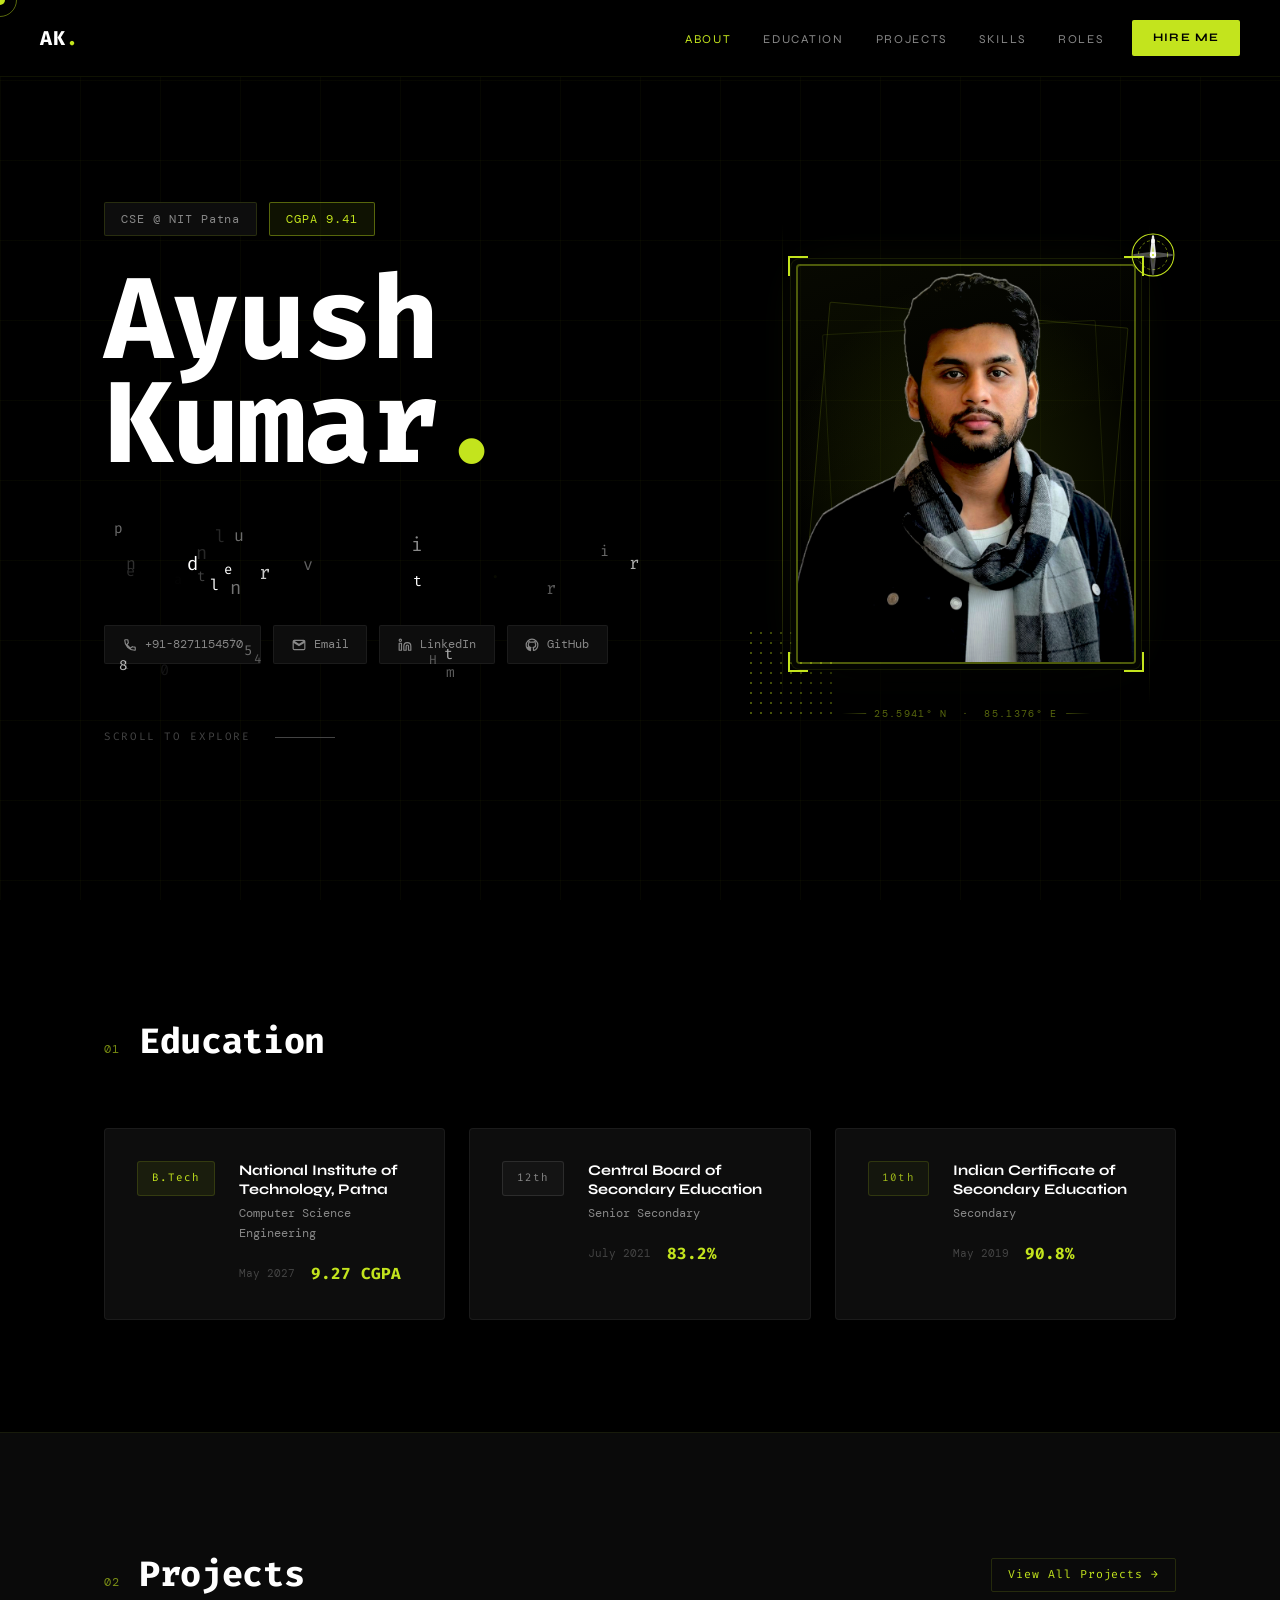
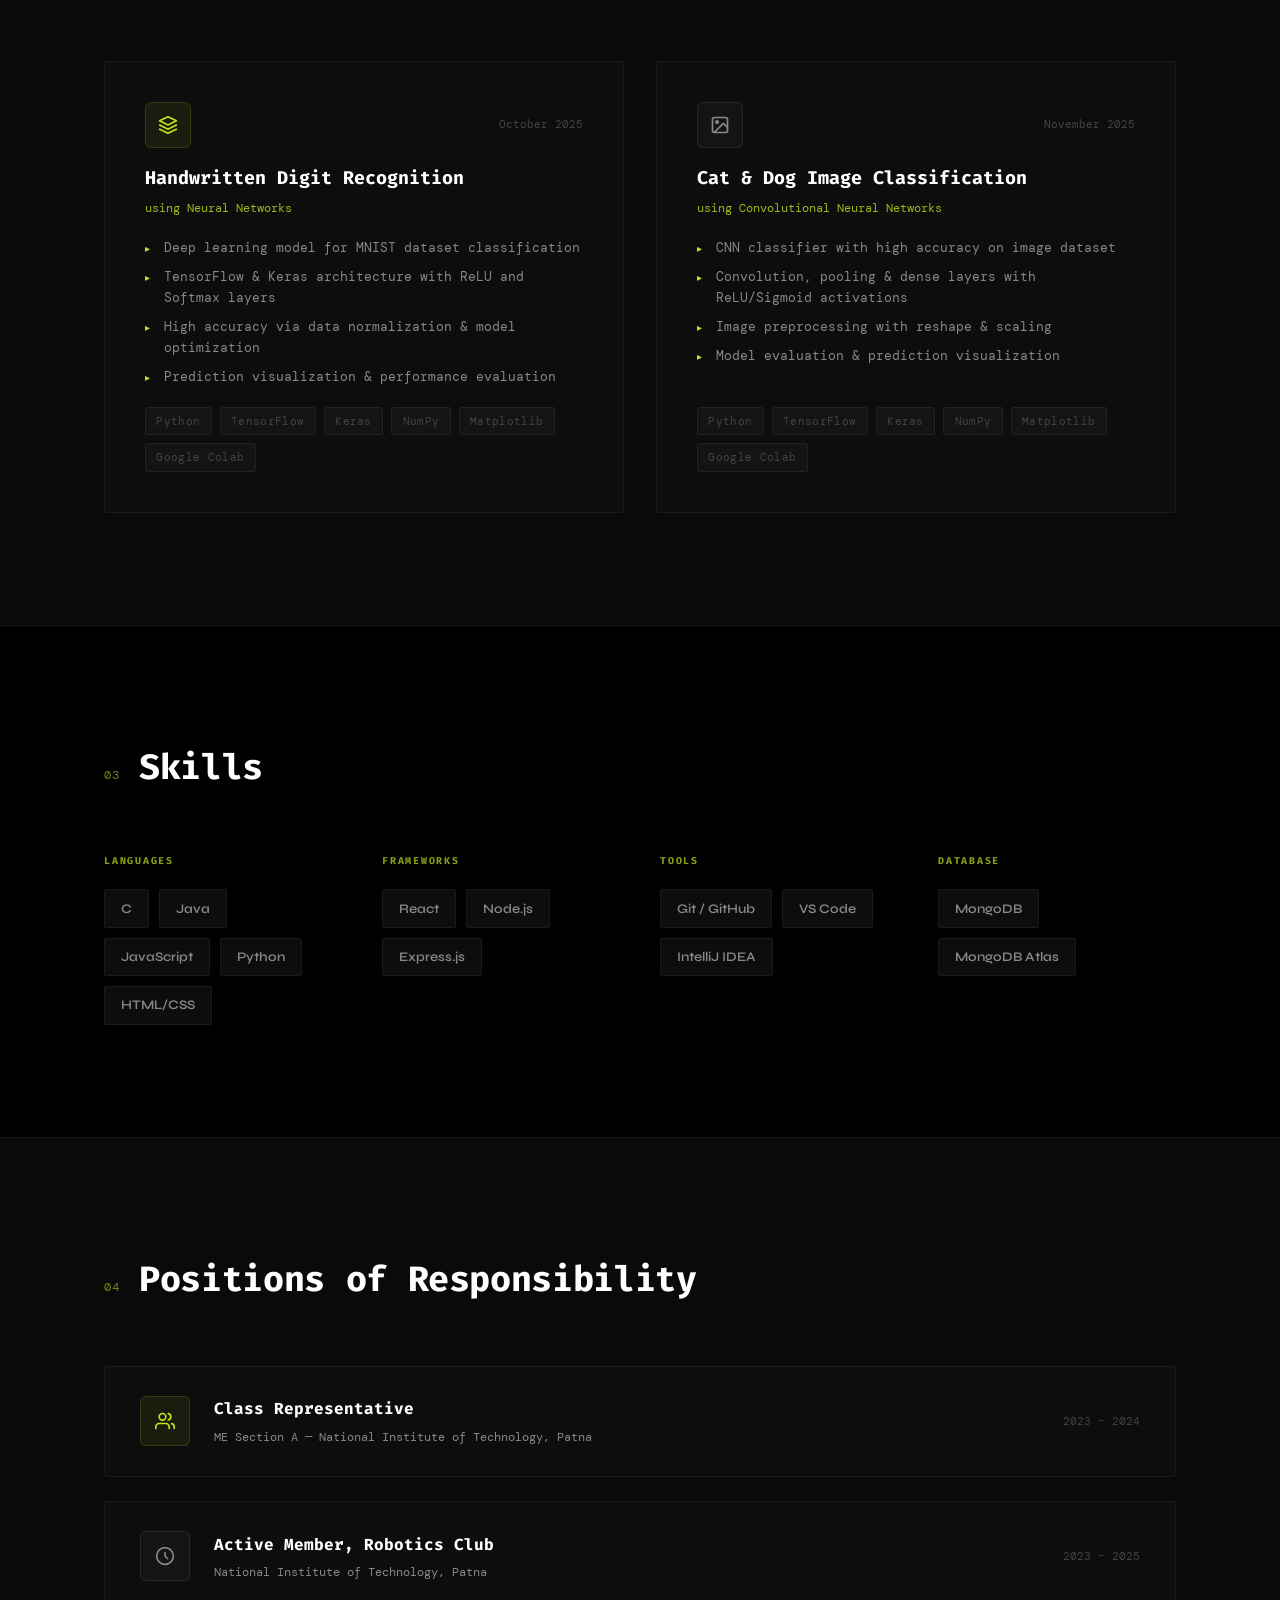
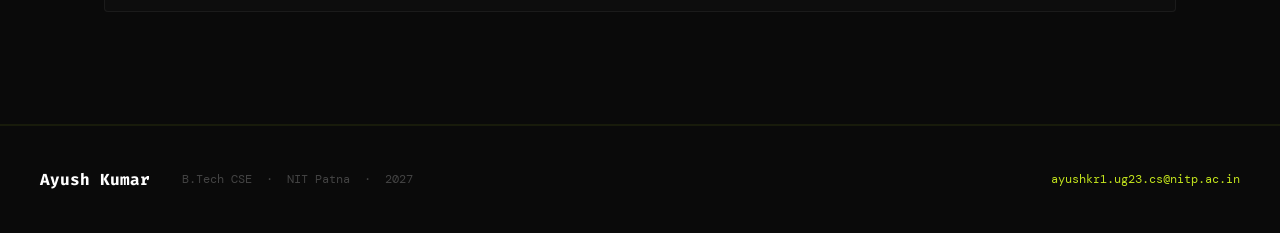
==== commit b8136dca: "added a seperate page for project section" ====
--- a/index.html
+++ b/index.html
@@ -21,7 +21,7 @@
     <ul class="nav-links">
       <li><a href="#about"            class="nav-link">About</a></li>
       <li><a href="education.html"    class="nav-link">Education</a></li>
-      <li><a href="#projects"         class="nav-link">Projects</a></li>
+      <li><a href="projects.html"      class="nav-link">Projects</a></li>
       <li><a href="#skills"           class="nav-link">Skills</a></li>
       <li><a href="#responsibilities" class="nav-link">Roles</a></li>
     </ul>
@@ -36,7 +36,7 @@
     <ul>
       <li><a href="#about"            class="mob-link">About</a></li>
       <li><a href="education.html"    class="mob-link">Education</a></li>
-      <li><a href="#projects"         class="mob-link">Projects</a></li>
+      <li><a href="projects.html"      class="mob-link">Projects</a></li>
       <li><a href="#skills"           class="mob-link">Skills</a></li>
       <li><a href="#responsibilities" class="mob-link">Roles</a></li>
     </ul>
@@ -162,9 +162,12 @@
 
     <!-- Projects -->
     <section id="projects" class="section section--dark">
-      <div class="section-header reveal">
-        <span class="section-num">02</span>
-        <h2 class="section-title">Projects</h2>
+      <div class="section-header reveal" style="justify-content:space-between;flex-wrap:wrap;gap:1rem;align-items:center;">
+        <div style="display:flex;align-items:baseline;gap:1.2rem;">
+          <span class="section-num">02</span>
+          <h2 class="section-title">Projects</h2>
+        </div>
+        <a href="projects.html" style="font-family:'Fira Code',monospace;font-size:0.72rem;letter-spacing:0.08em;color:var(--accent);text-decoration:none;border:1px solid var(--border);padding:0.4rem 1rem;border-radius:2px;">View All Projects →</a>
       </div>
       <div class="projects-grid">
 
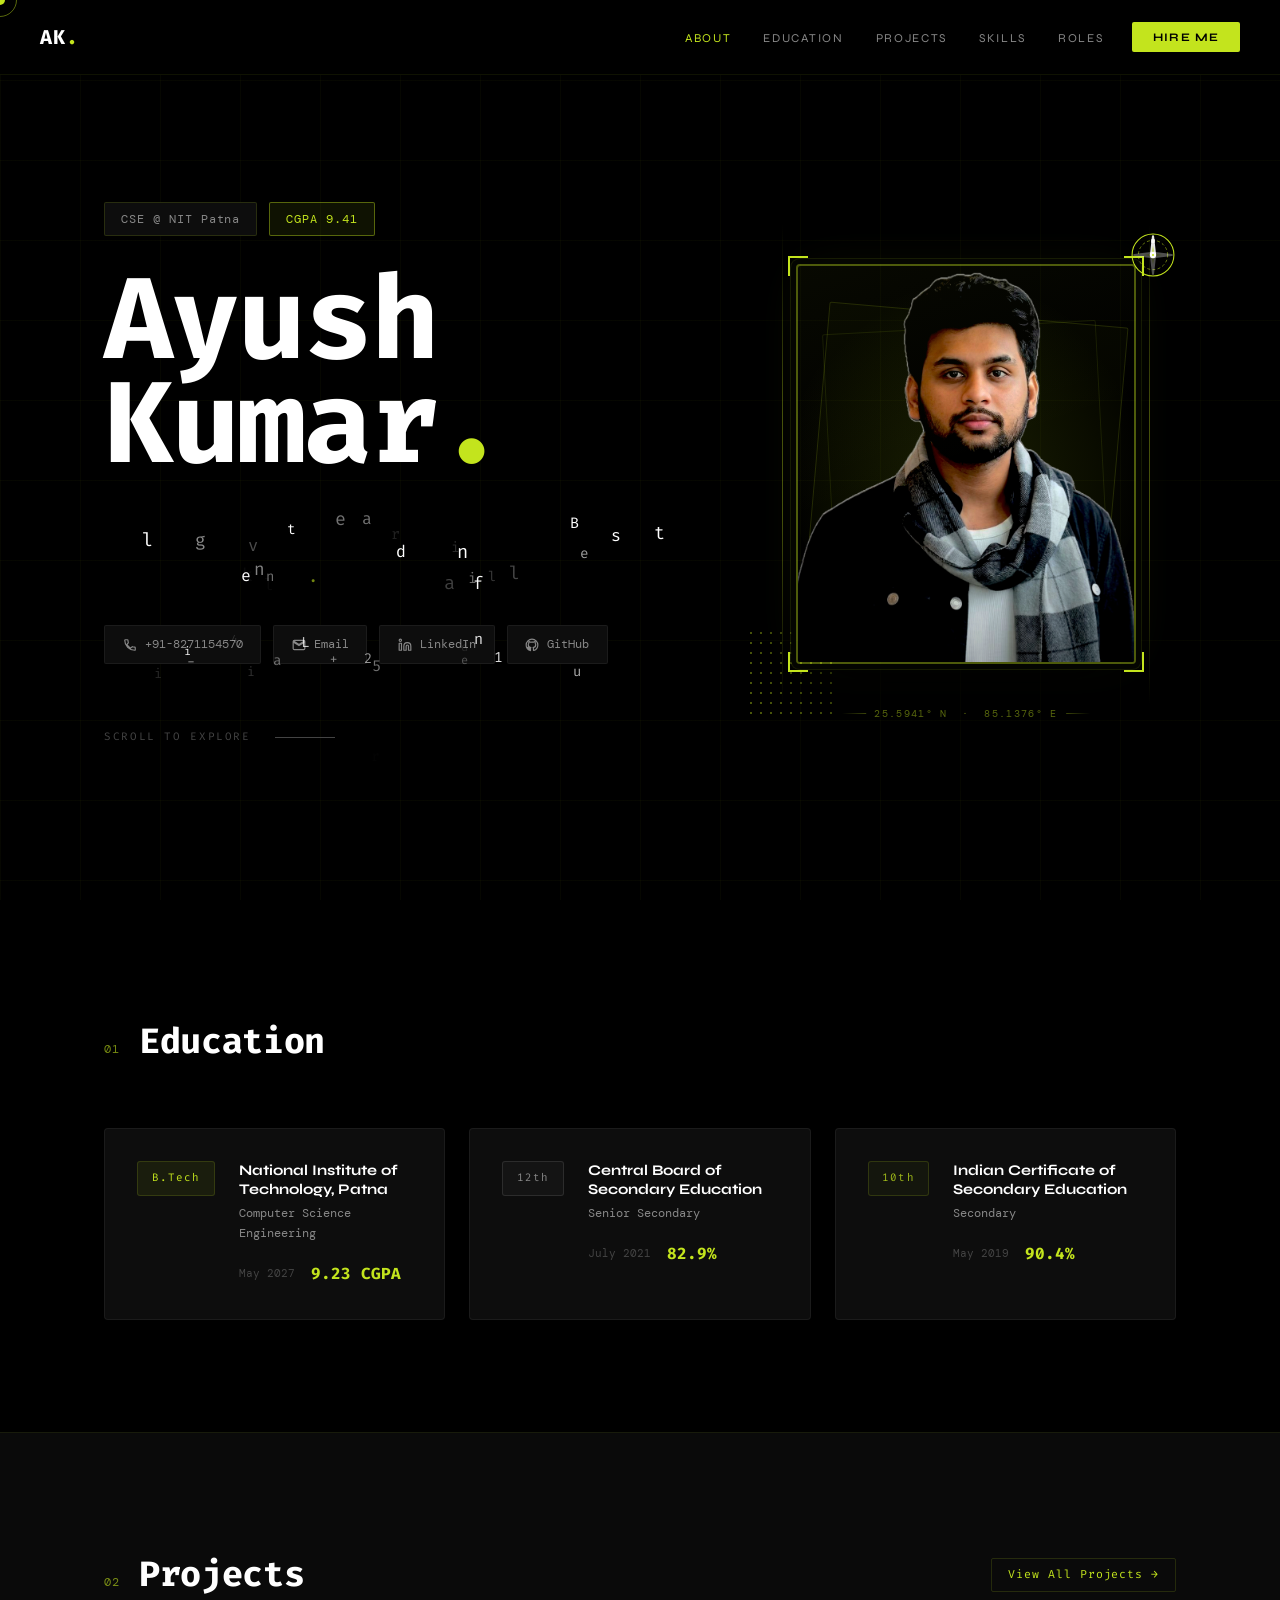
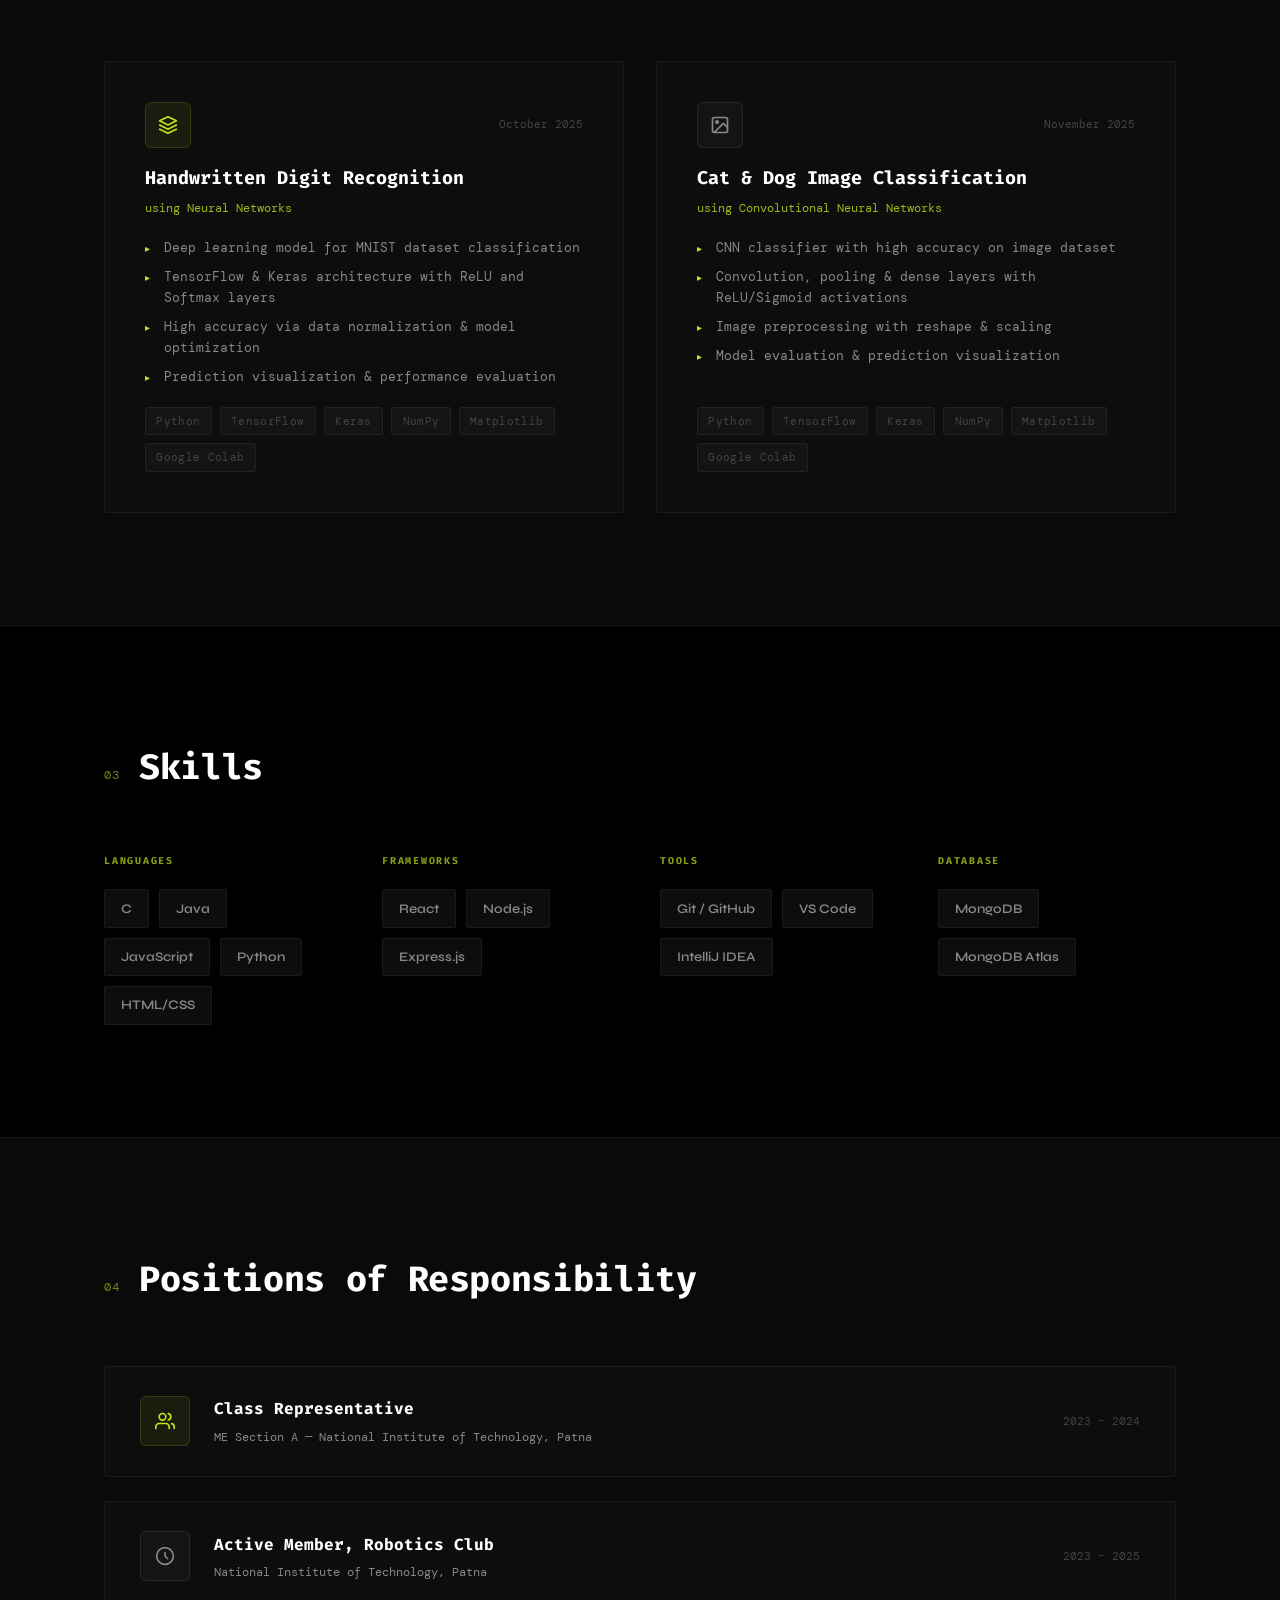
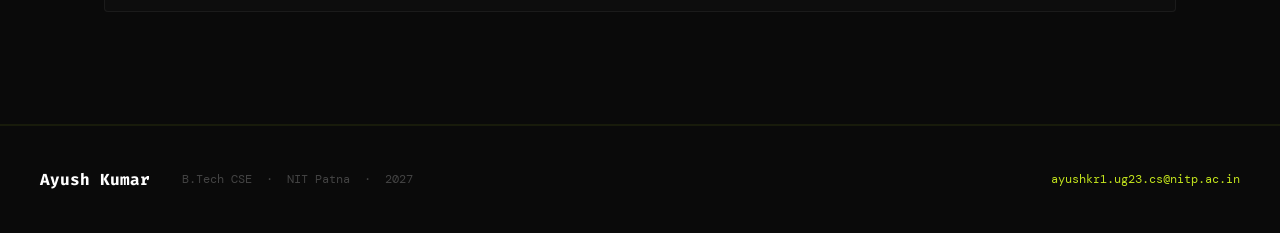
==== commit efeefc9b: "updated the hire me button to show CV" ====
--- a/index.html
+++ b/index.html
@@ -25,7 +25,7 @@
       <li><a href="#skills"           class="nav-link">Skills</a></li>
       <li><a href="#responsibilities" class="nav-link">Roles</a></li>
     </ul>
-    <a href="mailto:ayushkr1.ug23.cs@nitp.ac.in" class="nav-cta">Hire Me</a>
+    <button class="nav-cta" id="hireMeBtn" onclick="openCVModal()">Hire Me</button>
     <button class="hamburger" id="hamburger" aria-label="Toggle menu">
       <span></span><span></span><span></span>
     </button>
@@ -301,5 +301,213 @@
 
   <script src="landing-animation.js"></script>
   <script src="script.js"></script>
+
+  <!-- ══ CV MODAL ══ -->
+  <div class="cv-modal-backdrop" id="cvModalBackdrop" onclick="closeCVModal()">
+    <div class="cv-modal" id="cvModal" onclick="event.stopPropagation()">
+
+      <!-- Header -->
+      <div class="cv-modal-header">
+        <div class="cv-modal-title-group">
+          <span class="cv-modal-eyebrow">Curriculum Vitae</span>
+          <h2 class="cv-modal-name">Ayush Kumar<span class="cv-accent">.</span></h2>
+        </div>
+        <button class="cv-modal-close" onclick="closeCVModal()" aria-label="Close">
+          <svg viewBox="0 0 24 24" width="20" height="20"><line x1="18" y1="6" x2="6" y2="18"/><line x1="6" y1="6" x2="18" y2="18"/></svg>
+        </button>
+      </div>
+
+      <!-- CV Embed Frame -->
+      <div class="cv-embed-wrap">
+        <iframe
+          class="cv-iframe"
+          src="https://drive.google.com/file/d/1SYr3YJWX9gvwSLnUx5I_oOy9hQNWt1gH/preview"
+          allow="autoplay"
+          title="Ayush Kumar — CV Preview"
+        ></iframe>
+        <div class="cv-embed-overlay-corner tl"></div>
+        <div class="cv-embed-overlay-corner tr"></div>
+        <div class="cv-embed-overlay-corner bl"></div>
+        <div class="cv-embed-overlay-corner br"></div>
+      </div>
+
+      <!-- Action Buttons -->
+      <div class="cv-modal-actions">
+        <a
+          href="https://drive.google.com/uc?export=download&id=1SYr3YJWX9gvwSLnUx5I_oOy9hQNWt1gH"
+          target="_blank"
+          rel="noopener"
+          class="cv-btn cv-btn--primary"
+          download
+        >
+          <svg viewBox="0 0 24 24" width="18" height="18"><path d="M21 15v4a2 2 0 01-2 2H5a2 2 0 01-2-2v-4"/><polyline points="7 10 12 15 17 10"/><line x1="12" y1="15" x2="12" y2="3"/></svg>
+          Download CV
+        </a>
+        <a
+          href="mailto:ayushkr1.ug23.cs@nitp.ac.in"
+          class="cv-btn cv-btn--secondary"
+        >
+          <svg viewBox="0 0 24 24" width="18" height="18"><path d="M4 4h16c1.1 0 2 .9 2 2v12c0 1.1-.9 2-2 2H4c-1.1 0-2-.9-2-2V6c0-1.1.9-2 2-2z"/><polyline points="22,6 12,13 2,6"/></svg>
+          Mail Me
+        </a>
+        <a
+          href="tel:+918271154570"
+          class="cv-btn cv-btn--ghost"
+        >
+          <svg viewBox="0 0 24 24" width="18" height="18"><path d="M22 16.92v3a2 2 0 01-2.18 2 19.79 19.79 0 01-8.63-3.07A19.5 19.5 0 013.07 9.8a19.79 19.79 0 01-3.07-8.64A2 2 0 012 0h3a2 2 0 012 1.72c.127.96.361 1.903.7 2.81a2 2 0 01-.45 2.11L6.09 7.91a16 16 0 006 6l1.27-1.27a2 2 0 012.11-.45c.907.339 1.85.573 2.81.7A2 2 0 0122 16.92z"/></svg>
+          Call Me
+        </a>
+      </div>
+
+    </div>
+  </div>
+
+  <style>
+    /* ── CV MODAL STYLES ── */
+    .cv-modal-backdrop {
+      position: fixed; inset: 0; z-index: 1000;
+      background: rgba(0,0,0,0.85);
+      backdrop-filter: blur(12px);
+      display: flex; align-items: center; justify-content: center;
+      padding: 1.5rem;
+      opacity: 0; pointer-events: none;
+      transition: opacity 0.35s cubic-bezier(0.4,0,0.2,1);
+    }
+    .cv-modal-backdrop.open {
+      opacity: 1; pointer-events: all;
+    }
+
+    .cv-modal {
+      width: 100%; max-width: 820px;
+      background: var(--bg-card);
+      border: 1px solid var(--border);
+      border-radius: 4px;
+      overflow: hidden;
+      display: flex; flex-direction: column;
+      box-shadow:
+        0 0 0 1px rgba(195,228,29,0.08),
+        0 32px 80px rgba(0,0,0,0.7),
+        0 0 60px rgba(195,228,29,0.04);
+      transform: translateY(28px) scale(0.97);
+      transition: transform 0.35s cubic-bezier(0.4,0,0.2,1);
+      max-height: 90vh;
+    }
+    .cv-modal-backdrop.open .cv-modal {
+      transform: translateY(0) scale(1);
+    }
+
+    /* Header */
+    .cv-modal-header {
+      display: flex; align-items: flex-start; justify-content: space-between;
+      padding: 1.6rem 2rem 1.2rem;
+      border-bottom: 1px solid var(--border-mid);
+      background: linear-gradient(135deg, rgba(195,228,29,0.04) 0%, transparent 60%);
+    }
+    .cv-modal-eyebrow {
+      font-family: 'Fira Code', monospace; font-size: 0.65rem;
+      letter-spacing: 0.2em; text-transform: uppercase;
+      color: var(--accent); display: block; margin-bottom: 0.3rem;
+    }
+    .cv-modal-name {
+      font-family: 'Syne', sans-serif; font-size: 1.6rem;
+      font-weight: 800; color: var(--text-primary); line-height: 1;
+    }
+    .cv-accent { color: var(--accent); }
+    .cv-modal-close {
+      background: none; border: 1px solid var(--border-dim);
+      color: var(--text-secondary); border-radius: 2px;
+      width: 36px; height: 36px;
+      display: flex; align-items: center; justify-content: center;
+      cursor: none; transition: border-color 0.2s, color 0.2s, background 0.2s;
+      flex-shrink: 0;
+    }
+    .cv-modal-close:hover {
+      border-color: var(--accent); color: var(--accent);
+      background: var(--accent-dim);
+    }
+    .cv-modal-close svg { stroke: currentColor; fill: none; stroke-width: 2; stroke-linecap: round; }
+
+    /* iFrame Embed */
+    .cv-embed-wrap {
+      position: relative; flex: 1;
+      min-height: 460px; background: #050505;
+    }
+    .cv-iframe {
+      width: 100%; height: 100%;
+      border: none; display: block;
+      min-height: 460px;
+    }
+    /* Neon corner accents on the iframe */
+    .cv-embed-overlay-corner {
+      position: absolute; width: 14px; height: 14px;
+      border-color: var(--accent); border-style: solid;
+      opacity: 0.6; pointer-events: none;
+    }
+    .cv-embed-overlay-corner.tl { top: 8px; left: 8px; border-width: 1.5px 0 0 1.5px; }
+    .cv-embed-overlay-corner.tr { top: 8px; right: 8px; border-width: 1.5px 1.5px 0 0; }
+    .cv-embed-overlay-corner.bl { bottom: 8px; left: 8px; border-width: 0 0 1.5px 1.5px; }
+    .cv-embed-overlay-corner.br { bottom: 8px; right: 8px; border-width: 0 1.5px 1.5px 0; }
+
+    /* Action Buttons */
+    .cv-modal-actions {
+      display: flex; gap: 0.75rem; padding: 1.25rem 2rem;
+      border-top: 1px solid var(--border-mid);
+      background: var(--bg-card);
+      flex-wrap: wrap;
+    }
+    .cv-btn {
+      display: inline-flex; align-items: center; gap: 0.5rem;
+      font-family: 'Syne', sans-serif; font-size: 0.72rem;
+      font-weight: 700; letter-spacing: 0.1em; text-transform: uppercase;
+      padding: 0.6rem 1.35rem; border-radius: 2px;
+      transition: opacity 0.2s, transform 0.2s, background 0.2s, color 0.2s;
+      cursor: none; text-decoration: none; white-space: nowrap;
+    }
+    .cv-btn:hover { transform: translateY(-2px); }
+    .cv-btn svg { fill: none; stroke: currentColor; stroke-width: 2; stroke-linecap: round; stroke-linejoin: round; flex-shrink: 0; }
+
+    .cv-btn--primary {
+      background: var(--accent); color: #000;
+    }
+    .cv-btn--primary:hover { opacity: 0.88; }
+
+    .cv-btn--secondary {
+      background: transparent; color: var(--accent);
+      border: 1px solid var(--accent);
+    }
+    .cv-btn--secondary:hover { background: var(--accent-dim); }
+
+    .cv-btn--ghost {
+      background: transparent; color: var(--text-secondary);
+      border: 1px solid var(--border-dim);
+    }
+    .cv-btn--ghost:hover { border-color: var(--border); color: var(--text-primary); }
+
+    /* ── Responsive ── */
+    @media (max-width: 600px) {
+      .cv-modal { max-height: 95vh; }
+      .cv-modal-header { padding: 1.2rem 1.25rem 1rem; }
+      .cv-modal-name { font-size: 1.25rem; }
+      .cv-embed-wrap, .cv-iframe { min-height: 340px; }
+      .cv-modal-actions { padding: 1rem 1.25rem; gap: 0.6rem; }
+      .cv-btn { padding: 0.55rem 1rem; font-size: 0.68rem; }
+    }
+  </style>
+
+  <script>
+    function openCVModal() {
+      document.getElementById('cvModalBackdrop').classList.add('open');
+      document.body.style.overflow = 'hidden';
+    }
+    function closeCVModal() {
+      document.getElementById('cvModalBackdrop').classList.remove('open');
+      document.body.style.overflow = '';
+    }
+    // Close on Escape key
+    document.addEventListener('keydown', function(e) {
+      if (e.key === 'Escape') closeCVModal();
+    });
+  </script>
+
 </body>
 </html>
--- a/style.css
+++ b/style.css
@@ -116,6 +116,7 @@
   padding: 0.5rem 1.3rem; font-weight: 700;
   transition: opacity 0.2s, transform 0.2s;
   border-radius: 2px; white-space: nowrap;
+  border: none; cursor: none;
 }
 .nav-cta:hover { opacity: 0.85; transform: translateY(-1px); }
 
